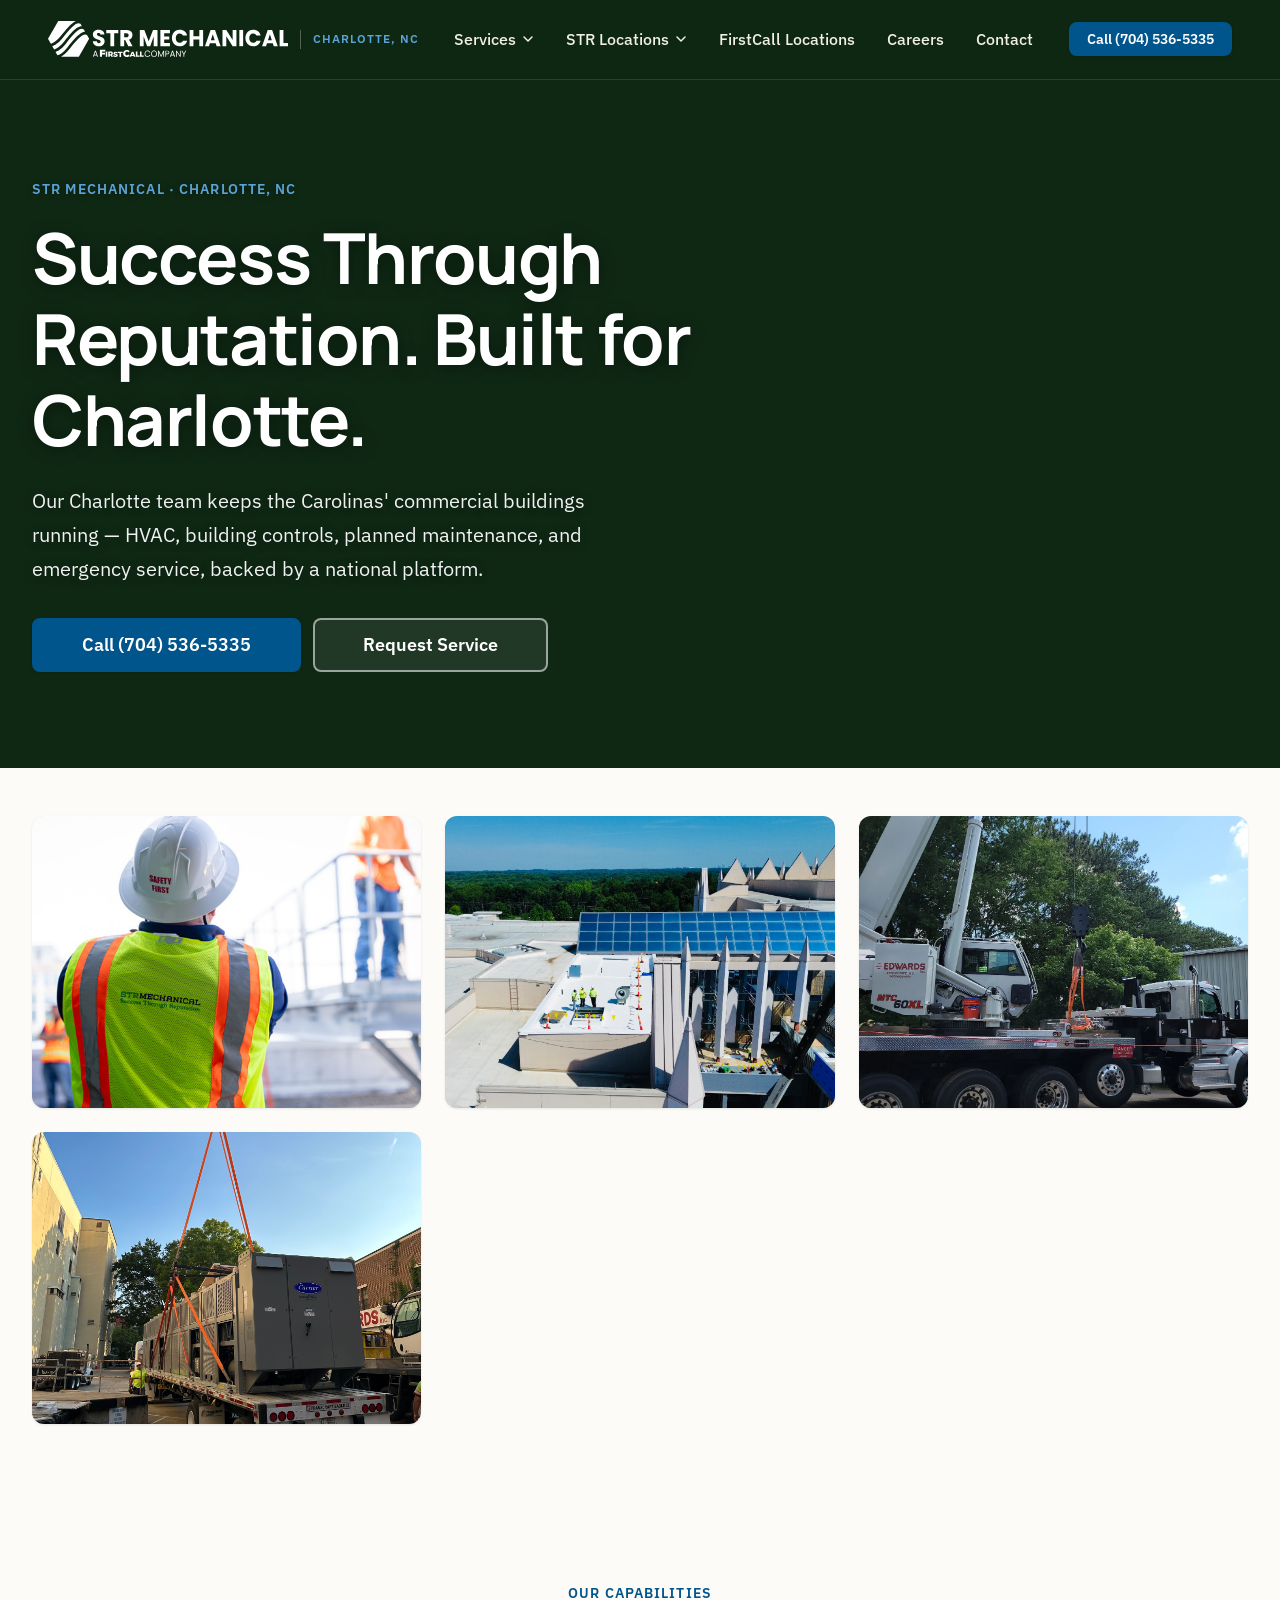
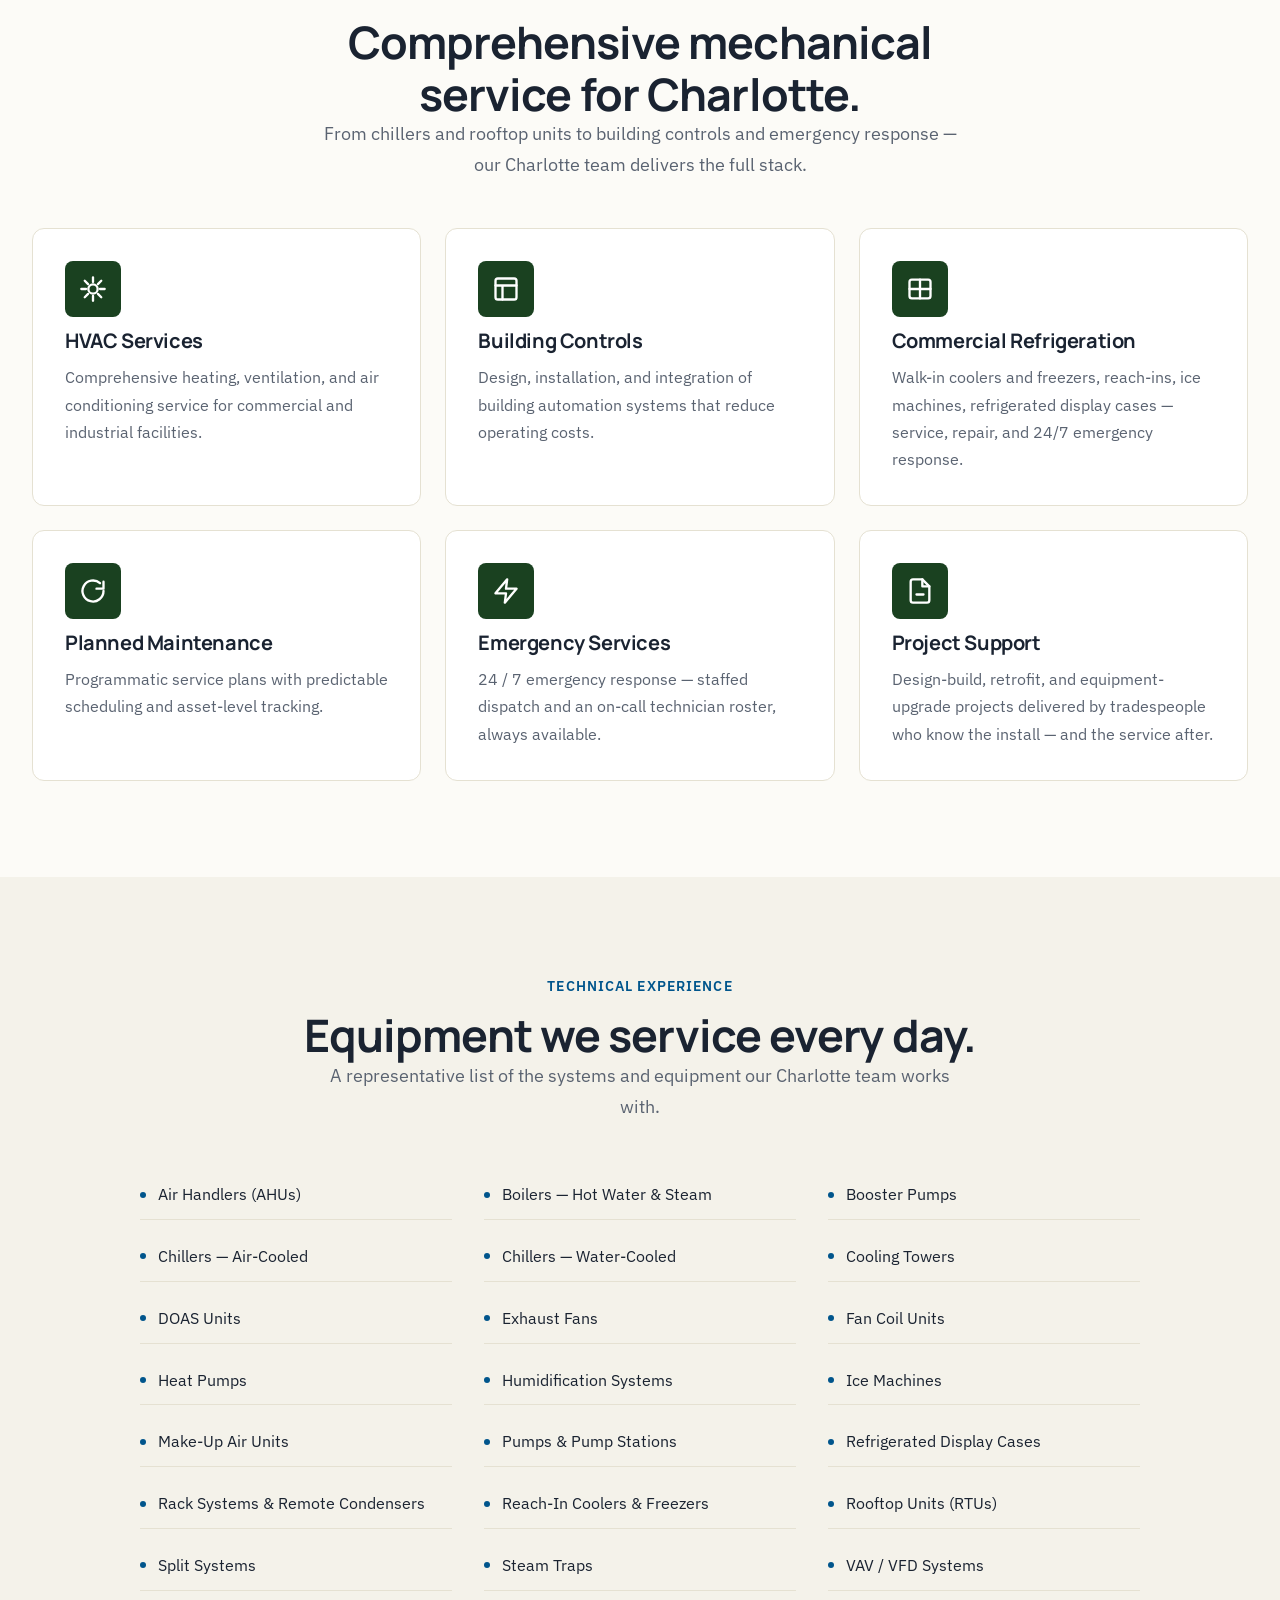
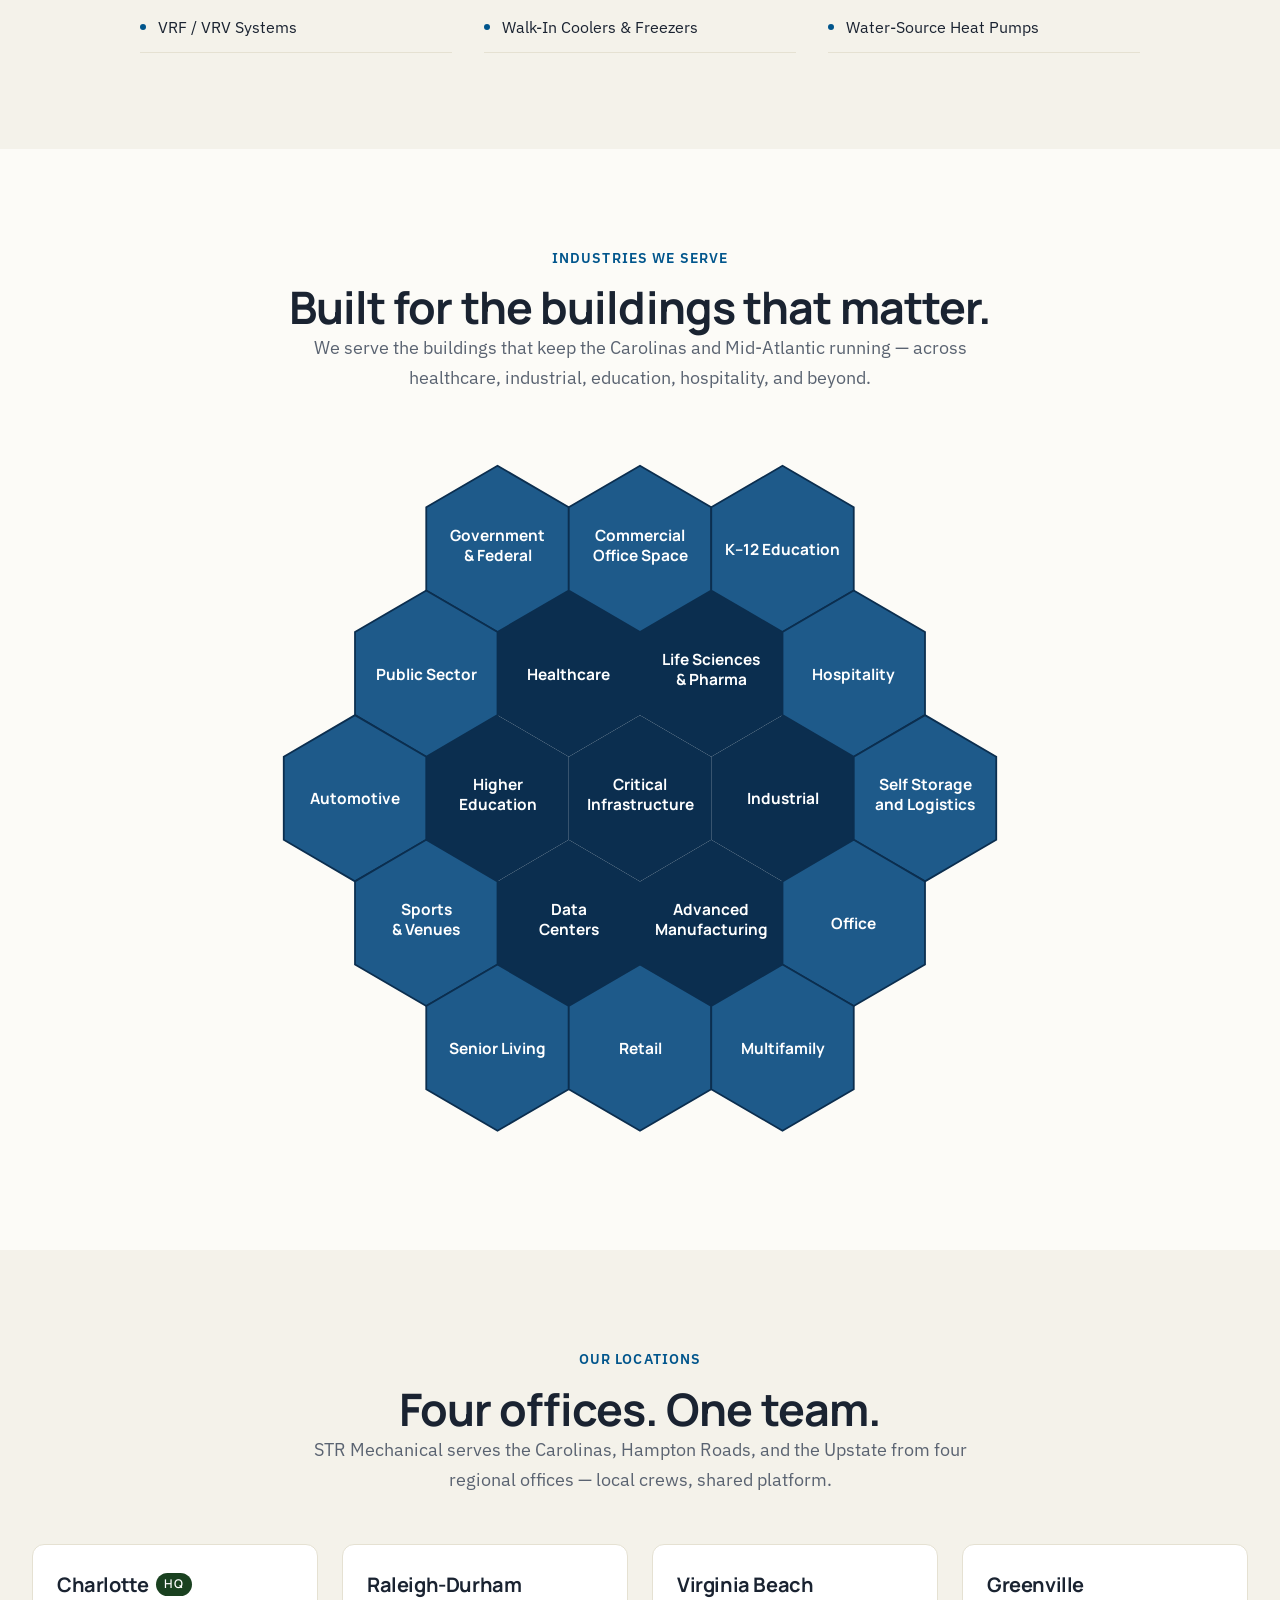
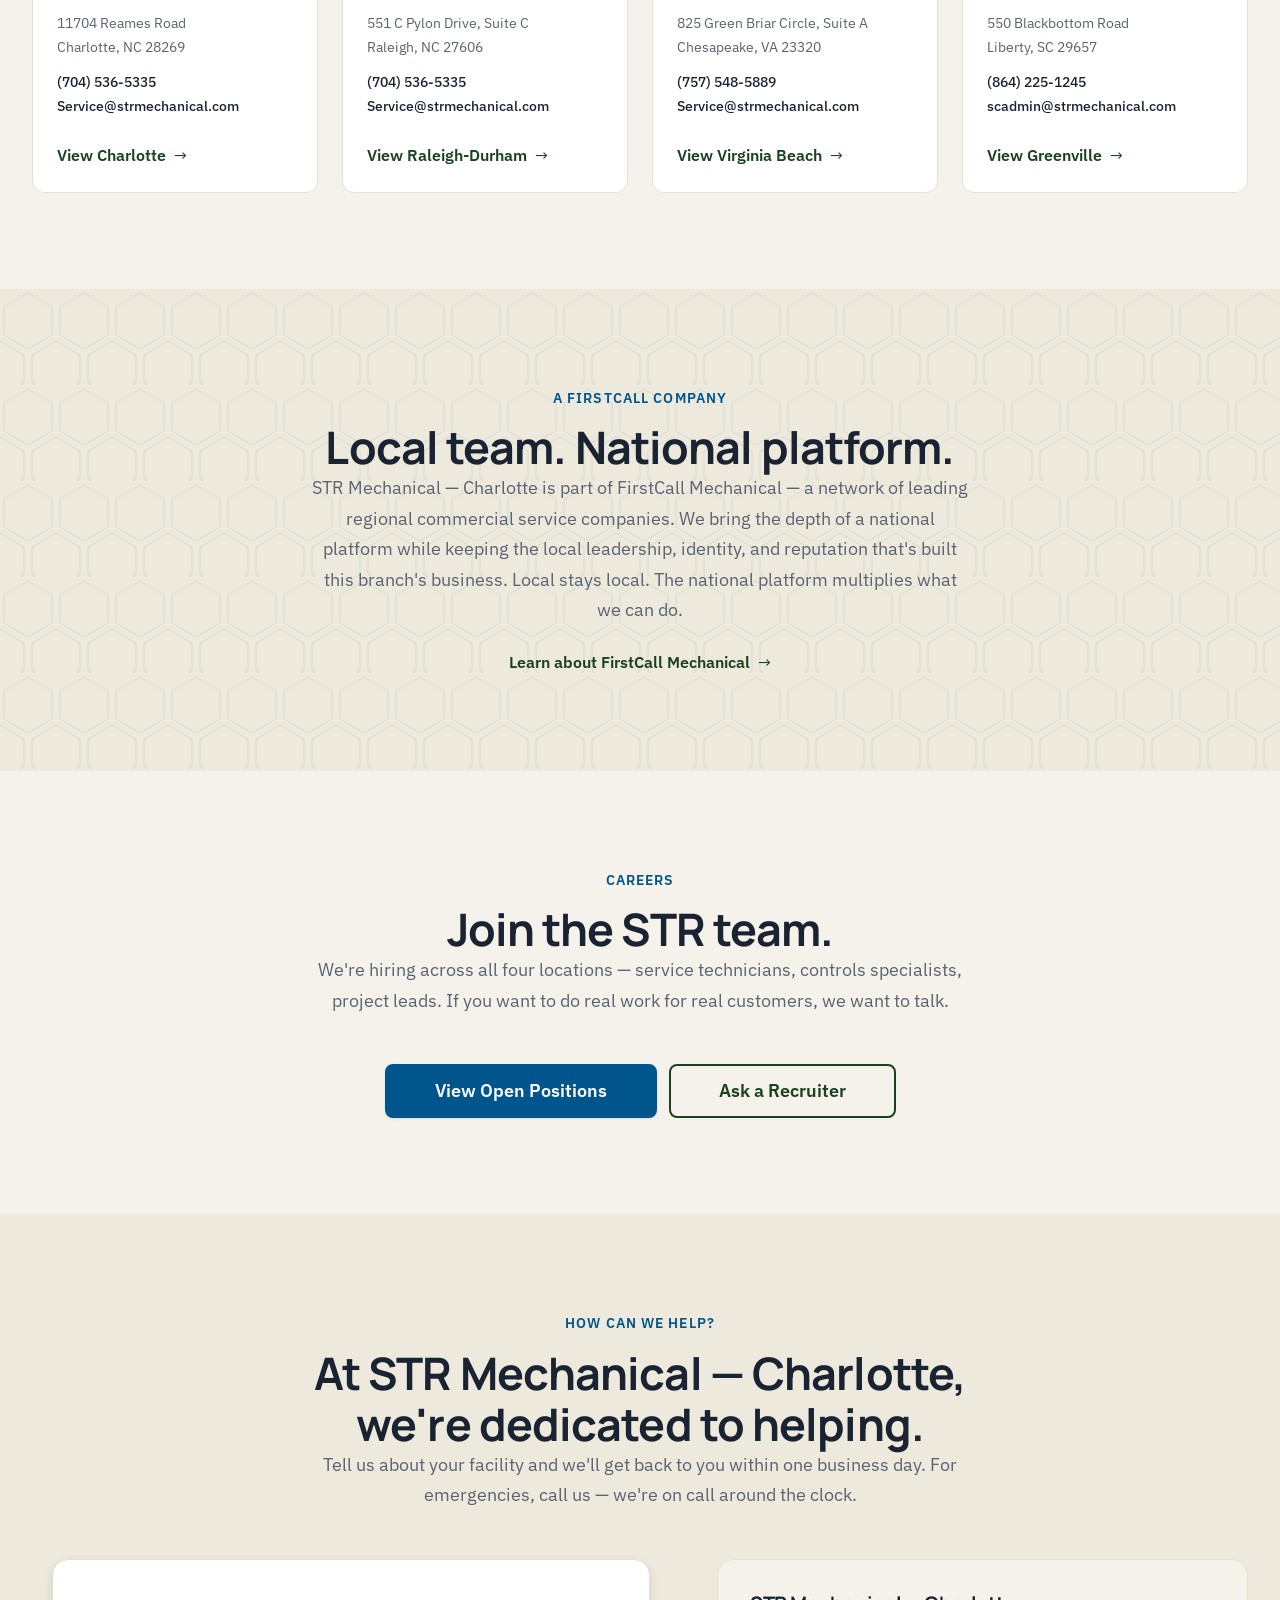
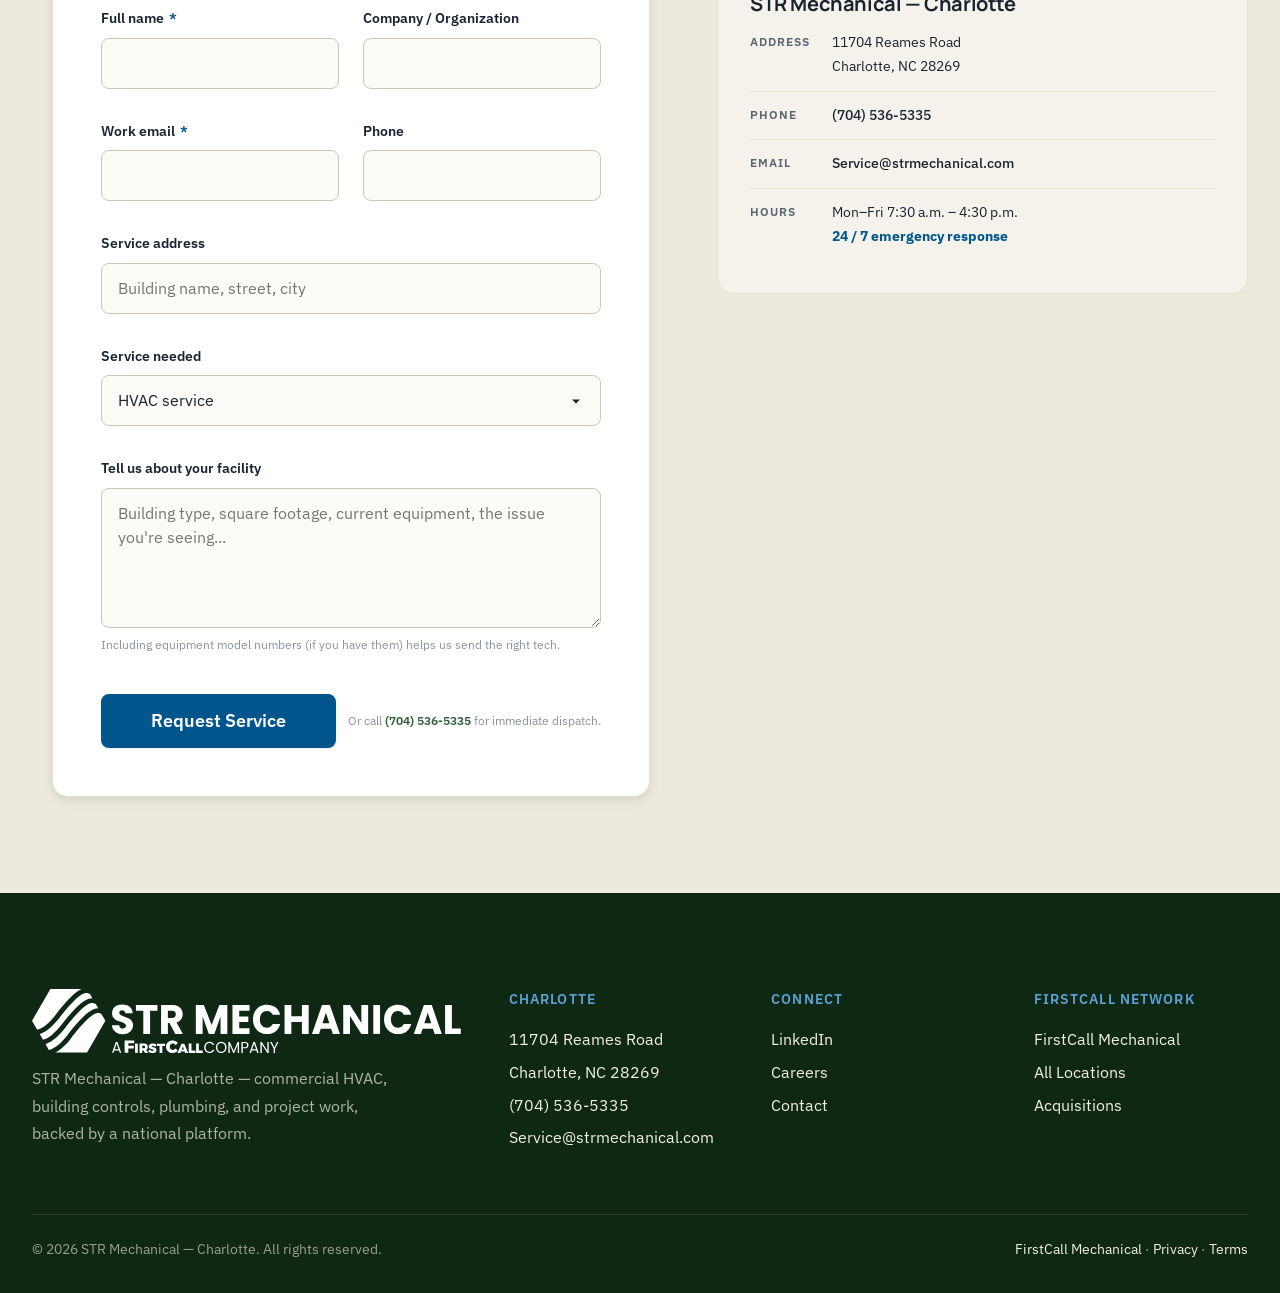
==== charlotte.html @ 5ab3168a "Add generic landing page; move Charlotte to charlotte.html Landing - Root index.html is now a brand-" ====
<!DOCTYPE html>
<!--
  ============================================================
  FirstCall Branch Template
  ============================================================

  Canonical source for every branch site (FirstCall Mechanical
  subpages + standalone-domain branches). Hydrated from each
  branch's config.json by a future scripts/build-branches.js
  step (see Milestone 5).

  Placeholders use  syntax for simple field
  substitution and  for repeats.

  For the live, fully-rendered example, see
  branches/columbus/index.html. That file is the manually-built
  reference instance — when build-branches.js is wired up, it
  should produce a byte-identical output for the Columbus
  config.json.

  All CSS / JS / logo SVGs are inlined per branch so each page
  renders standalone (no sibling-file dependencies). This is
  intentional — branch sites may live at different domains
  (strmechanical.com, c2h.com) and shouldn't share runtime
  assets cross-origin.
  ============================================================
-->
<html lang="en">
<head>
  <meta charset="UTF-8" />
  <meta name="viewport" content="width=device-width, initial-scale=1.0" />
  <title>STR Mechanical — Charlotte</title>
  <meta name="description" content="STR Mechanical — Charlotte — commercial HVAC, building controls, plumbing, planned maintenance, and emergency service. Charlotte, NC." />

  <meta property="og:type" content="website" />
  <meta property="og:title" content="STR Mechanical — Charlotte" />
  <meta property="og:description" content="Commercial mechanical service for Charlotte, NC." />
  <meta property="og:url" content="https://strmechanical.com/charlotte.html" />

  <link rel="preconnect" href="https://fonts.googleapis.com" />
  <link rel="preconnect" href="https://fonts.gstatic.com" crossorigin />
  <link href="https://fonts.googleapis.com/css2?family=Manrope:wght@400;500;600;700;800&family=IBM+Plex+Sans:wght@300;400;500;600;700&display=swap" rel="stylesheet" />

  <!-- LocalBusiness JSON-LD for SEO -->
  <script type="application/ld+json">
  {
    "@context": "https://schema.org",
    "@type": "LocalBusiness",
    "name": "STR Mechanical — Charlotte",
    "image": "",
    "telephone": "+17045365335",
    "email": "Service@strmechanical.com",
    "url": "https://strmechanical.com/charlotte.html",
    "address": {
      "@type": "PostalAddress",
      "streetAddress": "11704 Reames Road",
      "addressLocality": "Charlotte",
      "addressRegion": "NC",
      "postalCode": "28269",
      "addressCountry": "US"
    },
    "geo": {
      "@type": "GeoCoordinates",
      "latitude": 35.347,
      "longitude": -80.846
    },
    "openingHours": "Mo-Fr 07:30-16:30",
    "parentOrganization": {
      "@type": "Organization",
      "name": "FirstCall Mechanical",
      "url": "https://firstcallmechanical.com"
    }
  }
  </script>

  <style>
    /* ============================================================
       TOKENS, BASE, BUTTONS, HEADER, FOOTER, PAGE: BRANCH

       Build step should inline the contents of
       shared/css/tokens.css + base.css + components.css here,
       plus the branch-specific page styles. For the reference
       implementation, see branches/columbus/index.html.
       ============================================================ */

    /* ===== tokens.css ===== */
/* ============================================================
   STR Design Tokens — mirrors the Columbus, OH reference palette
   (Website Redesign/columbus.html inline TOKENS block).

   Cream/light theme with dark-green header + footer brackets and
   a deep-blue accent. Dark-text-on-cream content surface.
   ============================================================ */

:root {
  /* --------------------------------------------------------
     COLOR — Brand greens (FirstCall family)
     -------------------------------------------------------- */
  --color-primary:        #1A4120;
  --color-primary-dark:   #0F2814;
  --color-primary-mid:    #2D5F36;
  --color-primary-soft:   #4A7D52;

  /* Accent — deep brand blue */
  --color-accent:         #00558C;
  --color-accent-dark:    #003D66;
  --color-accent-light:   #5BA3D6;

  /* --------------------------------------------------------
     COLOR — Surfaces (cream-led, dark-bracket)
     -------------------------------------------------------- */
  --color-bg:             #FCFBF7;  /* page background — warm cream */
  --color-bg-soft:        #F4F2EA;  /* alt section bands */
  --color-bg-section:     #EDE9DC;  /* tinted bands */
  --color-bg-dark:        #0F2814;  /* deepest — footer, deep CTAs */
  --color-bg-card:        #FFFFFF;  /* lifted cards on cream */

  --color-text:           #1A2331;  /* near-black primary text */
  --color-text-muted:     #5A6371;  /* secondary copy */
  --color-text-light:     #8A93A1;  /* tertiary, meta */
  --color-text-on-dark:   #F2EFE3;  /* warm cream on dark surfaces */
  --color-text-on-primary:#FFFFFF;

  --color-border:         #E5E1D2;
  --color-border-strong:  #C9C7B7;
  --color-border-dark:    #0F2814;

  /* --------------------------------------------------------
     INDUSTRIES-GRID TIER TOKENS
     Used by the "Industries We Serve" hex grid + legend.
     -------------------------------------------------------- */
  --fc-tier-1:        #0B2E4F;   /* Specialty Focus — darkest navy */
  --fc-tier-2:        #1E5A8A;   /* Deep Expertise — mid navy */
  --fc-tier-3:        #A8C5DC;   /* Trusted Partner — light blue */
  --fc-text-light:    #FFFFFF;
  --fc-text-dark:     #0B2E4F;

  /* --------------------------------------------------------
     COLOR — Semantic
     -------------------------------------------------------- */
  --color-success:        #5BA3D6;
  --color-warning:        #B8861A;
  --color-danger:         #C0392B;
  --color-info:           #5BA3D6;

  /* --------------------------------------------------------
     TYPOGRAPHY
     Manrope (display/headings) + IBM Plex Sans (body)
     -------------------------------------------------------- */
  --font-display: "Manrope", system-ui, -apple-system, "Segoe UI", sans-serif;
  --font-body:    "IBM Plex Sans", system-ui, -apple-system, "Segoe UI", sans-serif;
  --font-mono:    "IBM Plex Mono", ui-monospace, "SF Mono", Menlo, monospace;

  --text-xs:    0.75rem;
  --text-sm:    0.875rem;
  --text-base:  1rem;
  --text-lg:    1.125rem;
  --text-xl:    1.25rem;
  --text-2xl:   1.5rem;
  --text-3xl:   1.875rem;
  --text-4xl:   2.25rem;
  --text-5xl:   3rem;
  --text-6xl:   3.75rem;
  --text-7xl:   4.5rem;

  --weight-regular:  400;
  --weight-medium:   500;
  --weight-semibold: 600;
  --weight-bold:     700;
  --weight-extrabold:800;

  --leading-tight:   1.15;
  --leading-snug:    1.3;
  --leading-normal:  1.55;
  --leading-relaxed: 1.7;

  --tracking-tight:  -0.02em;
  --tracking-normal: 0;
  --tracking-wide:   0.02em;
  --tracking-caps:   0.08em;

  /* --------------------------------------------------------
     SPACING — 4px base
     -------------------------------------------------------- */
  --space-1:   0.25rem;
  --space-2:   0.5rem;
  --space-3:   0.75rem;
  --space-4:   1rem;
  --space-5:   1.5rem;
  --space-6:   2rem;
  --space-7:   3rem;
  --space-8:   4rem;
  --space-9:   6rem;
  --space-10:  8rem;
  --space-11: 10rem;

  /* --------------------------------------------------------
     LAYOUT
     -------------------------------------------------------- */
  --container-sm:  640px;
  --container-md:  768px;
  --container-lg: 1024px;
  --container-xl: 1280px;
  --container-2xl: 1600px;
  --container-content: 1440px;

  --header-height: 80px;
  --header-height-mobile: 64px;
  --pad-x: clamp(1.25rem, 4vw, 3rem);

  /* --------------------------------------------------------
     RADII
     -------------------------------------------------------- */
  --radius-none: 0;
  --radius-sm:   4px;
  --radius-md:   8px;
  --radius-lg:   12px;
  --radius-xl:   16px;
  --radius-2xl:  24px;
  --radius-pill: 999px;

  /* --------------------------------------------------------
     SHADOWS
     -------------------------------------------------------- */
  --shadow-xs: 0 1px 2px rgba(15, 42, 31, 0.04);
  --shadow-sm: 0 1px 3px rgba(15, 42, 31, 0.06), 0 1px 2px rgba(15, 42, 31, 0.04);
  --shadow-md: 0 4px 12px rgba(15, 42, 31, 0.08), 0 2px 4px rgba(15, 42, 31, 0.04);
  --shadow-lg: 0 12px 32px rgba(15, 42, 31, 0.10), 0 4px 8px rgba(15, 42, 31, 0.04);
  --shadow-xl: 0 24px 48px rgba(15, 42, 31, 0.14), 0 8px 16px rgba(15, 42, 31, 0.06);

  /* --------------------------------------------------------
     MOTION
     -------------------------------------------------------- */
  --ease-out:     cubic-bezier(0.16, 1, 0.3, 1);
  --ease-in-out:  cubic-bezier(0.4, 0, 0.2, 1);
  --duration-fast:   150ms;
  --duration-base:   200ms;
  --duration-slow:   320ms;

  /* --------------------------------------------------------
     Z-INDEX
     -------------------------------------------------------- */
  --z-base:     1;
  --z-dropdown: 100;
  --z-sticky:   200;
  --z-header:   300;
  --z-overlay:  400;
  --z-modal:    500;
  --z-toast:    600;
}

/* Focus ring — applied via :focus-visible across the system. */
:root {
  --focus-ring: 0 0 0 3px rgba(0, 85, 140, 0.35);
}


/* ===== base.css ===== */
/* ============================================================
   FirstCall Base — resets, typography defaults, utilities
   Depends on tokens.css being loaded first.
   ============================================================ */

/* ---------- Modern reset ---------- */
*, *::before, *::after { box-sizing: border-box; }

* { margin: 0; }

html {
  -webkit-text-size-adjust: 100%;
  text-size-adjust: 100%;
  scroll-behavior: smooth;
}

body {
  min-height: 100vh;
  font-family: var(--font-body);
  font-size: var(--text-base);
  line-height: var(--leading-normal);
  color: var(--color-text);
  background: var(--color-bg);
  -webkit-font-smoothing: antialiased;
  -moz-osx-font-smoothing: grayscale;
  text-rendering: optimizeLegibility;
}

img, svg, video, canvas, picture {
  display: block;
  max-width: 100%;
  height: auto;
}

button, input, select, textarea {
  font: inherit;
  color: inherit;
}

button {
  background: none;
  border: none;
  cursor: pointer;
}

a {
  color: var(--color-primary-mid);
  text-decoration: none;
  transition: color var(--duration-base) var(--ease-out);
}

a:hover {
  color: var(--color-primary);
}

a:focus-visible,
button:focus-visible,
input:focus-visible,
select:focus-visible,
textarea:focus-visible,
[tabindex]:focus-visible {
  outline: none;
  box-shadow: var(--focus-ring);
  border-radius: var(--radius-sm);
}

ul, ol { padding-left: 1.25em; }
ul[role="list"], ol[role="list"] { list-style: none; padding: 0; }

/* ---------- Typography ---------- */

h1, h2, h3, h4, h5, h6 {
  font-family: var(--font-display);
  font-weight: var(--weight-bold);
  line-height: var(--leading-tight);
  letter-spacing: var(--tracking-tight);
  color: var(--color-text);
}

h1, .h1 {
  font-size: clamp(2.25rem, 4.5vw, var(--text-6xl));
  font-weight: var(--weight-bold);
}

h2, .h2 {
  font-size: clamp(1.875rem, 3.5vw, var(--text-5xl));
}

h3, .h3 {
  font-size: clamp(1.5rem, 2.5vw, var(--text-4xl));
}

h4, .h4 {
  font-size: var(--text-2xl);
  letter-spacing: var(--tracking-normal);
}

h5, .h5 {
  font-size: var(--text-xl);
  font-weight: var(--weight-semibold);
  letter-spacing: var(--tracking-normal);
}

h6, .h6 {
  font-size: var(--text-base);
  font-weight: var(--weight-semibold);
  text-transform: uppercase;
  letter-spacing: var(--tracking-caps);
  color: var(--color-text-muted);
}

p {
  line-height: var(--leading-normal);
  color: var(--color-text);
}

.lead {
  font-size: var(--text-lg);
  line-height: var(--leading-relaxed);
  color: var(--color-text-muted);
  max-width: 60ch;
}

.eyebrow {
  display: inline-block;
  font-family: var(--font-body);
  font-size: var(--text-sm);
  font-weight: var(--weight-semibold);
  text-transform: uppercase;
  letter-spacing: var(--tracking-caps);
  color: var(--color-accent);
  margin-bottom: var(--space-3);
}

small, .text-small { font-size: var(--text-sm); }
.text-xs { font-size: var(--text-xs); }
.text-muted { color: var(--color-text-muted); }
.text-light { color: var(--color-text-light); }

/* ---------- Layout utilities ---------- */

.container {
  width: 100%;
  max-width: var(--container-content);
  margin-inline: auto;
  padding-inline: var(--space-5);
}

.container-narrow {
  max-width: 800px;
  margin-inline: auto;
  padding-inline: var(--space-5);
}

.container-wide {
  width: 100%;
  max-width: var(--container-2xl);
  margin-inline: auto;
  padding-inline: var(--space-5);
}

@media (min-width: 768px) {
  .container, .container-narrow, .container-wide {
    padding-inline: var(--space-6);
  }
}

/* Section spacing */
.section {
  padding-block: var(--space-9);
}

.section-tight {
  padding-block: var(--space-7);
}

.section-loose {
  padding-block: var(--space-10);
}

@media (max-width: 767px) {
  .section { padding-block: var(--space-7); }
  .section-loose { padding-block: var(--space-8); }
}

.section--soft { background: var(--color-bg-soft); }
.section--tinted { background: var(--color-bg-section); }
.section--primary { background: var(--color-primary); color: var(--color-text-on-primary); }
.section--dark { background: var(--color-bg-dark); color: var(--color-text-on-dark); }

.section--primary h1, .section--primary h2, .section--primary h3,
.section--primary h4, .section--primary h5, .section--primary h6,
.section--dark h1, .section--dark h2, .section--dark h3,
.section--dark h4, .section--dark h5, .section--dark h6 {
  color: inherit;
}

.section--primary .eyebrow,
.section--dark .eyebrow {
  color: var(--color-accent-light);
}

/* Flex / grid helpers */
.stack > * + * { margin-top: var(--space-4); }
.stack-sm > * + * { margin-top: var(--space-2); }
.stack-lg > * + * { margin-top: var(--space-6); }
.stack-xl > * + * { margin-top: var(--space-7); }

.row {
  display: flex;
  flex-wrap: wrap;
  gap: var(--space-5);
}

.row--between { justify-content: space-between; }
.row--center  { align-items: center; }

.grid {
  display: grid;
  gap: var(--space-6);
}

.grid-2 { grid-template-columns: repeat(2, 1fr); }
.grid-3 { grid-template-columns: repeat(3, 1fr); }
.grid-4 { grid-template-columns: repeat(4, 1fr); }
.grid-6 { grid-template-columns: repeat(6, 1fr); }

@media (max-width: 1023px) {
  .grid-3, .grid-4 { grid-template-columns: repeat(2, 1fr); }
  .grid-6 { grid-template-columns: repeat(3, 1fr); }
}
@media (max-width: 639px) {
  .grid-2, .grid-3, .grid-4, .grid-6 { grid-template-columns: 1fr; }
}

/* Text alignment */
.text-center { text-align: center; }
.text-left   { text-align: left; }
.text-right  { text-align: right; }

/* Display */
.hidden { display: none !important; }

@media (max-width: 767px) {
  .hide-mobile { display: none !important; }
}
@media (min-width: 768px) {
  .show-mobile { display: none !important; }
}

/* Skip-to-content for accessibility */
.skip-link {
  position: absolute;
  top: -100px;
  left: var(--space-4);
  padding: var(--space-3) var(--space-5);
  background: var(--color-primary);
  color: var(--color-text-on-primary);
  border-radius: var(--radius-md);
  font-weight: var(--weight-semibold);
  z-index: var(--z-toast);
  transition: top var(--duration-base) var(--ease-out);
}

.skip-link:focus {
  top: var(--space-4);
}

/* Selection */
::selection {
  background: var(--color-accent);
  color: #fff;
}

/* Reduced motion */
@media (prefers-reduced-motion: reduce) {
  *, *::before, *::after {
    animation-duration: 0.01ms !important;
    animation-iteration-count: 1 !important;
    transition-duration: 0.01ms !important;
    scroll-behavior: auto !important;
  }
}


/* ===== components.css ===== */
/* ============================================================
   FirstCall Components — buttons, cards, forms, nav, footer,
   badges, callouts, photo strip, capabilities grid.
   Depends on tokens.css and base.css.
   ============================================================ */

/* ============================================================
   BUTTONS
   ============================================================ */

.btn {
  display: inline-flex;
  align-items: center;
  justify-content: center;
  gap: var(--space-2);
  padding: var(--space-3) var(--space-6);
  font-family: var(--font-body);
  font-size: var(--text-base);
  font-weight: var(--weight-semibold);
  letter-spacing: var(--tracking-normal);
  line-height: 1;
  border: 2px solid transparent;
  border-radius: var(--radius-md);
  cursor: pointer;
  text-decoration: none;
  transition:
    background-color var(--duration-base) var(--ease-out),
    border-color var(--duration-base) var(--ease-out),
    color var(--duration-base) var(--ease-out),
    transform var(--duration-fast) var(--ease-out),
    box-shadow var(--duration-base) var(--ease-out);
  white-space: nowrap;
}

.btn:active { transform: translateY(1px); }

.btn--primary {
  background: var(--color-accent);
  color: #fff;
  border-color: var(--color-accent);
  box-shadow: var(--shadow-sm);
}
.btn--primary:hover {
  background: var(--color-accent-dark);
  border-color: var(--color-accent-dark);
  color: #fff;
  box-shadow: var(--shadow-md);
}

.btn--secondary {
  background: var(--color-primary);
  color: #fff;
  border-color: var(--color-primary);
}
.btn--secondary:hover {
  background: var(--color-primary-dark);
  border-color: var(--color-primary-dark);
  color: #fff;
}

.btn--outline {
  background: transparent;
  color: var(--color-primary);
  border-color: var(--color-primary);
}
.btn--outline:hover {
  background: var(--color-primary);
  color: #fff;
}

.btn--ghost {
  background: transparent;
  color: var(--color-primary);
  border-color: transparent;
}
.btn--ghost:hover {
  background: var(--color-bg-section);
  color: var(--color-primary-dark);
}

.btn--on-dark {
  background: #fff;
  color: var(--color-primary);
  border-color: #fff;
}
.btn--on-dark:hover {
  background: var(--color-bg-section);
  color: var(--color-primary-dark);
}

.btn--outline-on-dark {
  background: transparent;
  color: #fff;
  border-color: rgba(255,255,255,0.4);
}
.btn--outline-on-dark:hover {
  background: rgba(255,255,255,0.1);
  border-color: #fff;
  color: #fff;
}

/* Size variants */
.btn--sm { padding: var(--space-2) var(--space-4); font-size: var(--text-sm); }
.btn--lg { padding: var(--space-4) var(--space-7); font-size: var(--text-lg); }
.btn--full { width: 100%; }

/* Inline-link arrow button (used a lot on ServiceLogic-style sites) */
.link-arrow {
  display: inline-flex;
  align-items: center;
  gap: var(--space-2);
  font-weight: var(--weight-semibold);
  color: var(--color-primary);
  text-decoration: none;
  transition: gap var(--duration-base) var(--ease-out), color var(--duration-base) var(--ease-out);
}

.link-arrow::after {
  content: "→";
  transition: transform var(--duration-base) var(--ease-out);
  font-weight: var(--weight-regular);
}

.link-arrow:hover {
  color: var(--color-accent);
  gap: var(--space-3);
}

.link-arrow:hover::after { transform: translateX(2px); }

.link-arrow--on-dark { color: var(--color-accent-light); }
.link-arrow--on-dark:hover { color: #fff; }

/* ============================================================
   CARDS
   ============================================================ */

.card {
  background: var(--color-bg);
  border: 1px solid var(--color-border);
  border-radius: var(--radius-lg);
  padding: var(--space-6);
  transition:
    border-color var(--duration-base) var(--ease-out),
    box-shadow var(--duration-base) var(--ease-out),
    transform var(--duration-base) var(--ease-out);
}

.card--hover:hover {
  border-color: var(--color-border-strong);
  box-shadow: var(--shadow-lg);
  transform: translateY(-2px);
}

.card--feature {
  display: flex;
  flex-direction: column;
  gap: var(--space-4);
}

.card--feature .card__icon {
  width: 56px;
  height: 56px;
  display: inline-flex;
  align-items: center;
  justify-content: center;
  background: var(--color-bg-section);
  color: var(--color-primary);
  border-radius: var(--radius-md);
}

.card--feature .card__icon svg { width: 28px; height: 28px; }

.card__title {
  font-family: var(--font-display);
  font-size: var(--text-xl);
  font-weight: var(--weight-bold);
  letter-spacing: var(--tracking-tight);
  color: var(--color-text);
}

.card__body {
  color: var(--color-text-muted);
  line-height: var(--leading-relaxed);
}

/* Branch quick-card (used on parent homepage) */
.branch-card {
  background: var(--color-bg);
  border: 1px solid var(--color-border);
  border-radius: var(--radius-lg);
  padding: var(--space-6);
  display: flex;
  flex-direction: column;
  gap: var(--space-3);
  transition:
    border-color var(--duration-base) var(--ease-out),
    box-shadow var(--duration-base) var(--ease-out),
    transform var(--duration-base) var(--ease-out);
}

.branch-card:hover {
  border-color: var(--color-primary-mid);
  box-shadow: var(--shadow-lg);
  transform: translateY(-2px);
}

.branch-card__location {
  font-family: var(--font-body);
  font-size: var(--text-sm);
  font-weight: var(--weight-semibold);
  text-transform: uppercase;
  letter-spacing: var(--tracking-caps);
  color: var(--color-accent);
}

.branch-card__name {
  font-family: var(--font-display);
  font-size: var(--text-2xl);
  font-weight: var(--weight-bold);
  letter-spacing: var(--tracking-tight);
}

.branch-card__phone {
  font-size: var(--text-lg);
  font-weight: var(--weight-medium);
  color: var(--color-text);
}

.branch-card__phone a { color: inherit; }
.branch-card__phone a:hover { color: var(--color-primary); }

/* ============================================================
   FORMS
   ============================================================ */

.form-field {
  display: flex;
  flex-direction: column;
  gap: var(--space-2);
  margin-bottom: var(--space-4);
}

.form-label {
  font-family: var(--font-body);
  font-size: var(--text-sm);
  font-weight: var(--weight-semibold);
  color: var(--color-text);
}

.form-label .required {
  color: var(--color-accent);
  margin-left: 2px;
}

.form-input,
.form-textarea,
.form-select {
  width: 100%;
  padding: var(--space-3) var(--space-4);
  font-family: var(--font-body);
  font-size: var(--text-base);
  color: var(--color-text);
  background: var(--color-bg);
  border: 1.5px solid var(--color-border);
  border-radius: var(--radius-md);
  transition: border-color var(--duration-base) var(--ease-out), background var(--duration-base) var(--ease-out);
}

.form-input:hover,
.form-textarea:hover,
.form-select:hover {
  border-color: var(--color-border-strong);
}

.form-input:focus,
.form-textarea:focus,
.form-select:focus {
  outline: none;
  border-color: var(--color-primary-mid);
  box-shadow: 0 0 0 3px rgba(0, 85, 140, 0.15);
}

.form-textarea {
  min-height: 140px;
  resize: vertical;
  line-height: var(--leading-normal);
}

.form-select {
  appearance: none;
  background-image: url("data:image/svg+xml;utf8,<svg xmlns='http://www.w3.org/2000/svg' viewBox='0 0 20 20' fill='%231A2421'><path d='M5 8l5 5 5-5z'/></svg>");
  background-repeat: no-repeat;
  background-position: right var(--space-4) center;
  background-size: 16px;
  padding-right: var(--space-7);
}

.form-help {
  font-size: var(--text-xs);
  color: var(--color-text-light);
}

.form-error {
  font-size: var(--text-xs);
  color: var(--color-danger);
  font-weight: var(--weight-medium);
}

.form-input--error,
.form-textarea--error,
.form-select--error {
  border-color: var(--color-danger);
}

/* Checkbox / radio */
.form-checkbox,
.form-radio {
  display: flex;
  gap: var(--space-3);
  align-items: flex-start;
  cursor: pointer;
  font-size: var(--text-sm);
}

.form-checkbox input,
.form-radio input {
  margin-top: 2px;
  accent-color: var(--color-primary);
  width: 18px;
  height: 18px;
}

/* ============================================================
   HEADER / NAV  (Columbus-style: dark green bar over cream page)
   ============================================================ */

.site-header {
  position: sticky;
  top: 0;
  z-index: var(--z-header);
  background: rgba(15, 40, 20, 0.92);
  backdrop-filter: saturate(180%) blur(10px);
  -webkit-backdrop-filter: saturate(180%) blur(10px);
  border-bottom: 1px solid rgba(74, 125, 82, 0.35);
  height: var(--header-height);
  display: flex;
  align-items: center;
  transition: box-shadow var(--duration-base) var(--ease-out), background var(--duration-base) var(--ease-out);
}

.site-header.is-scrolled {
  box-shadow: 0 1px 0 rgba(0,0,0,0.4), var(--shadow-sm);
  background: rgba(15, 40, 20, 0.97);
}

.site-header__inner {
  width: 100%;
  max-width: var(--container-2xl);
  margin-inline: auto;
  padding-inline: var(--pad-x);
  display: flex;
  align-items: center;
  justify-content: space-between;
  gap: var(--space-6);
}

.site-header__logo {
  display: inline-flex;
  align-items: center;
  gap: var(--space-3);
  text-decoration: none;
}

.site-header__logo svg {
  height: 36px;
  width: auto;
  display: block;
}

.site-header__tagline {
  font-family: var(--font-body);
  font-size: var(--text-xs);
  font-weight: var(--weight-semibold);
  text-transform: uppercase;
  letter-spacing: var(--tracking-caps);
  color: var(--color-accent-light);
  padding-left: var(--space-3);
  border-left: 1px solid rgba(242, 239, 227, 0.3);
}

@media (max-width: 767px) { .site-header__tagline { display: none; } }

.site-nav {
  display: flex;
  align-items: center;
  gap: var(--space-6);
}

.site-nav__link {
  font-family: var(--font-body);
  font-size: var(--text-base);
  font-weight: var(--weight-medium);
  color: var(--color-text-on-dark);
  text-decoration: none;
  padding: var(--space-2) 0;
  position: relative;
  transition: color var(--duration-base) var(--ease-out);
}

.site-nav__link::after {
  content: "";
  position: absolute;
  left: 0;
  bottom: -4px;
  width: 0;
  height: 2px;
  background: var(--color-accent-light);
  transition: width var(--duration-base) var(--ease-out);
}

.site-nav__link:hover { color: var(--color-accent-light); }

.site-nav__link:hover::after,
.site-nav__link[aria-current="page"]::after {
  width: 100%;
}

.site-nav__link[aria-current="page"] {
  color: var(--color-accent-light);
  font-weight: var(--weight-semibold);
}

/* Nav dropdowns (Services + STR Locations) */
.site-nav__dropdown-wrap { position: relative; }
.site-nav__dropdown-toggle {
  background: none;
  border: none;
  cursor: pointer;
  display: inline-flex;
  align-items: center;
  gap: 6px;
}
.site-nav__caret {
  width: 12px;
  height: 12px;
  transition: transform var(--duration-base) var(--ease-out);
}
.site-nav__dropdown-toggle[aria-expanded="true"] .site-nav__caret { transform: rotate(180deg); }
.site-nav__dropdown {
  position: absolute;
  top: calc(100% + 6px);
  left: -8px;
  min-width: 240px;
  background: rgba(15, 40, 20, 0.97);
  backdrop-filter: saturate(180%) blur(10px);
  -webkit-backdrop-filter: saturate(180%) blur(10px);
  border: 1px solid rgba(74, 125, 82, 0.35);
  border-radius: var(--radius-md);
  padding: var(--space-2);
  box-shadow: var(--shadow-lg);
  opacity: 0;
  pointer-events: none;
  transform: translateY(-4px);
  transition: opacity var(--duration-base) var(--ease-out), transform var(--duration-base) var(--ease-out);
  z-index: 1;
}
.site-nav__dropdown.is-open {
  opacity: 1;
  pointer-events: auto;
  transform: translateY(0);
}
.site-nav__dropdown-link {
  display: block;
  padding: var(--space-3) var(--space-3);
  color: var(--color-text-on-dark);
  border-radius: var(--radius-sm);
  font-size: var(--text-base);
  font-weight: var(--weight-medium);
  text-decoration: none;
  transition: background var(--duration-base) var(--ease-out), color var(--duration-base) var(--ease-out);
}
.site-nav__dropdown-link:hover,
.site-nav__dropdown-link:focus-visible {
  background: rgba(91, 163, 214, 0.15);
  color: var(--color-accent-light);
}
.site-nav__dropdown-link[aria-current="page"] {
  color: var(--color-accent-light);
  background: rgba(91, 163, 214, 0.1);
}

.site-header__cta {
  display: flex;
  align-items: center;
  gap: var(--space-3);
}

/* Mobile menu toggle */
.menu-toggle {
  display: none;
  width: 44px;
  height: 44px;
  align-items: center;
  justify-content: center;
  border-radius: var(--radius-md);
}

.menu-toggle:hover { background: rgba(242, 239, 227, 0.1); }

.menu-toggle__bars,
.menu-toggle__bars::before,
.menu-toggle__bars::after {
  display: block;
  width: 22px;
  height: 2px;
  background: var(--color-text-on-dark);
  position: relative;
  transition: transform var(--duration-base) var(--ease-out), top var(--duration-base) var(--ease-out);
}

.menu-toggle__bars::before,
.menu-toggle__bars::after {
  content: "";
  position: absolute;
  left: 0;
}

.menu-toggle__bars::before { top: -7px; }
.menu-toggle__bars::after  { top: 7px; }

@media (max-width: 1023px) {
  .menu-toggle { display: inline-flex; }
  .site-nav {
    position: fixed;
    top: var(--header-height);
    left: 0;
    right: 0;
    background: var(--color-primary-dark);
    flex-direction: column;
    align-items: stretch;
    padding: var(--space-5);
    border-bottom: 1px solid var(--color-border);
    box-shadow: var(--shadow-lg);
    transform: translateY(-120%);
    transition: transform var(--duration-slow) var(--ease-out);
    gap: 0;
  }
  .site-nav.is-open { transform: translateY(0); }
  .site-nav__link {
    padding-block: var(--space-4);
    border-bottom: 1px solid rgba(74, 125, 82, 0.4);
    font-size: var(--text-lg);
  }
  .site-nav__link:last-child { border-bottom: none; }
  .site-nav__link::after { display: none; }
  .site-header__cta .btn { display: none; }
  .hide-mobile { display: none !important; }

  /* Mobile dropdowns: full-width toggle + collapsible inline menu */
  .site-nav__dropdown-wrap { width: 100%; }
  .site-nav__dropdown-toggle {
    width: 100%;
    justify-content: space-between;
    padding-block: var(--space-4);
    border-bottom: 1px solid rgba(74, 125, 82, 0.4);
    font-size: var(--text-lg);
    color: var(--color-text-on-dark);
  }
  .site-nav__dropdown {
    position: static;
    opacity: 1;
    pointer-events: auto;
    transform: none;
    background: transparent;
    backdrop-filter: none;
    -webkit-backdrop-filter: none;
    border: none;
    border-radius: 0;
    box-shadow: none;
    padding: 0;
    min-width: 0;
    max-height: 0;
    overflow: hidden;
    transition: max-height var(--duration-slow) var(--ease-out);
  }
  .site-nav__dropdown.is-open { max-height: 400px; }
  .site-nav__dropdown-link {
    padding-block: var(--space-3);
    padding-left: var(--space-5);
    border-bottom: 1px solid rgba(74, 125, 82, 0.25);
    font-size: var(--text-base);
  }
}

/* ============================================================
   FOOTER
   ============================================================ */

.site-footer {
  background: var(--color-bg-dark);
  color: var(--color-text-on-dark);
  padding-block: var(--space-9) var(--space-6);
}

.site-footer a { color: var(--color-text-on-dark); text-decoration: none; }
.site-footer a:hover { color: var(--color-accent-light); }

.site-footer__grid {
  display: grid;
  grid-template-columns: 2fr 1fr 1fr 1fr;
  gap: var(--space-7);
  margin-bottom: var(--space-8);
}

@media (max-width: 1023px) {
  .site-footer__grid { grid-template-columns: 1fr 1fr; }
}
@media (max-width: 639px) {
  .site-footer__grid { grid-template-columns: 1fr; }
}

.site-footer__heading {
  font-family: var(--font-body);
  font-size: var(--text-sm);
  font-weight: var(--weight-semibold);
  text-transform: uppercase;
  letter-spacing: var(--tracking-caps);
  color: var(--color-accent-light);
  margin-bottom: var(--space-4);
}

.site-footer__list { list-style: none; padding: 0; display: flex; flex-direction: column; gap: var(--space-2); }
.site-footer__list a { font-size: var(--text-base); }

.site-footer__brand p {
  color: rgba(242, 239, 227, 0.7);
  max-width: 36ch;
  margin-top: var(--space-3);
  line-height: var(--leading-relaxed);
}

.site-footer__bottom {
  padding-top: var(--space-5);
  border-top: 1px solid rgba(255,255,255,0.1);
  display: flex;
  justify-content: space-between;
  flex-wrap: wrap;
  gap: var(--space-4);
  font-size: var(--text-sm);
  color: rgba(242, 239, 227, 0.6);
}

/* ============================================================
   BADGES / TAGS / CALLOUTS
   ============================================================ */

.badge {
  display: inline-flex;
  align-items: center;
  gap: var(--space-2);
  padding: var(--space-1) var(--space-3);
  font-size: var(--text-xs);
  font-weight: var(--weight-semibold);
  text-transform: uppercase;
  letter-spacing: var(--tracking-caps);
  border-radius: var(--radius-pill);
  background: var(--color-bg-section);
  color: var(--color-primary);
}

.badge--accent { background: var(--color-accent); color: #fff; }
.badge--primary { background: var(--color-primary); color: #fff; }
.badge--outline { background: transparent; border: 1.5px solid var(--color-border-strong); color: var(--color-text-muted); }

.callout {
  background: var(--color-bg-section);
  border-left: 4px solid var(--color-accent);
  padding: var(--space-5) var(--space-6);
  border-radius: var(--radius-md);
}

/* ============================================================
   PHOTO STRIP (horizontal scrolling row used on branch sites)
   ============================================================ */

.photo-strip {
  display: grid;
  grid-auto-flow: column;
  grid-auto-columns: minmax(280px, 1fr);
  gap: var(--space-4);
  overflow-x: auto;
  padding-bottom: var(--space-3);
  scroll-snap-type: x mandatory;
  scrollbar-width: thin;
}

.photo-strip__item {
  scroll-snap-align: start;
  aspect-ratio: 4 / 3;
  border-radius: var(--radius-lg);
  overflow: hidden;
  background: var(--color-bg-section);
}

.photo-strip__item img {
  width: 100%;
  height: 100%;
  object-fit: cover;
}

@media (min-width: 1024px) {
  .photo-strip {
    grid-auto-columns: minmax(0, 1fr);
    grid-auto-flow: row;
    grid-template-columns: repeat(4, 1fr);
    overflow: visible;
  }
}

/* ============================================================
   CAPABILITIES GRID (homepage + branch)
   ============================================================ */

.capabilities {
  display: grid;
  grid-template-columns: repeat(3, 1fr);
  gap: var(--space-5);
}

@media (max-width: 1023px) { .capabilities { grid-template-columns: repeat(2, 1fr); } }
@media (max-width: 639px)  { .capabilities { grid-template-columns: 1fr; } }

.capability {
  background: var(--color-bg);
  border: 1px solid var(--color-border);
  border-radius: var(--radius-lg);
  padding: var(--space-6);
  display: flex;
  flex-direction: column;
  gap: var(--space-3);
  transition:
    border-color var(--duration-base) var(--ease-out),
    box-shadow var(--duration-base) var(--ease-out),
    transform var(--duration-base) var(--ease-out);
}

.capability:hover {
  border-color: var(--color-primary-mid);
  box-shadow: var(--shadow-lg);
  transform: translateY(-2px);
}

.capability__icon {
  width: 56px;
  height: 56px;
  display: inline-flex;
  align-items: center;
  justify-content: center;
  background: var(--color-primary);
  color: #fff;
  border-radius: var(--radius-md);
}

.capability__icon svg { width: 28px; height: 28px; }

.capability__title {
  font-family: var(--font-display);
  font-size: var(--text-xl);
  font-weight: var(--weight-bold);
  letter-spacing: var(--tracking-tight);
}

.capability__body {
  color: var(--color-text-muted);
  line-height: var(--leading-relaxed);
  font-size: var(--text-base);
}

/* ============================================================
   HERO (parent + branch share this structural pattern)
   ============================================================ */

.hero {
  position: relative;
  padding-block: var(--space-10) var(--space-9);
  overflow: hidden;
}

.hero--with-photo {
  display: grid;
  grid-template-columns: 1fr 1fr;
  gap: var(--space-8);
  align-items: center;
}

@media (max-width: 1023px) {
  .hero--with-photo { grid-template-columns: 1fr; gap: var(--space-6); }
}

.hero__eyebrow {
  display: inline-block;
  font-size: var(--text-sm);
  font-weight: var(--weight-semibold);
  text-transform: uppercase;
  letter-spacing: var(--tracking-caps);
  color: var(--color-accent);
  margin-bottom: var(--space-4);
}

.hero__title {
  font-family: var(--font-display);
  font-size: clamp(2.5rem, 5vw, var(--text-7xl));
  font-weight: var(--weight-extrabold);
  line-height: var(--leading-tight);
  letter-spacing: var(--tracking-tight);
  margin-bottom: var(--space-5);
  max-width: 16ch;
}

.hero__lede {
  font-size: var(--text-xl);
  line-height: var(--leading-relaxed);
  color: var(--color-text-muted);
  max-width: 50ch;
  margin-bottom: var(--space-6);
}

.hero__cta {
  display: flex;
  flex-wrap: wrap;
  gap: var(--space-3);
}

.hero__photo {
  aspect-ratio: 5 / 4;
  border-radius: var(--radius-xl);
  overflow: hidden;
  background: var(--color-bg-section);
  box-shadow: var(--shadow-xl);
}

.hero__photo img {
  width: 100%; height: 100%; object-fit: cover;
}

/* ============================================================
   COLOR SWATCHES (used in styleguide only, but kept here so
   the swatch component is documented within the system)
   ============================================================ */

.swatch {
  display: flex;
  flex-direction: column;
  gap: var(--space-2);
}

.swatch__chip {
  height: 96px;
  border-radius: var(--radius-md);
  border: 1px solid var(--color-border);
}

.swatch__meta {
  font-size: var(--text-xs);
  color: var(--color-text-muted);
}

.swatch__meta strong {
  display: block;
  color: var(--color-text);
  font-size: var(--text-sm);
  font-weight: var(--weight-semibold);
}


/* ===== branch.css ===== */
/* ============================================================
   shared/css/branch.css

   Page-specific styles for the branch page (the template at
   shared/templates/branch.html). Inlined by
   scripts/build-branches.js after tokens.css, base.css, and
   components.css.

   Extracted from the manually-built reference instance
   (Website Redesign/columbus.html, lines 500–858). Keep in sync
   with the Website Redesign repo's equivalent.
   ============================================================ */

/* ===== PAGE: BRANCH ===== */

/* Hero — full-bleed video background with overlaid text */
.branch-hero {
  position: relative;
  min-height: 82vh;
  display: flex;
  align-items: center;
  padding-block: var(--space-9);
  overflow: hidden;
  background: var(--color-primary-dark); /* fallback while video loads */
  color: #fff;
  isolation: isolate; /* contain stacking context */
  /* Pull the hero up under the sticky header so the video starts at the very top */
  margin-top: calc(var(--header-height) * -1);
  padding-top: calc(var(--header-height) + var(--space-9));
}
@media (max-width: 767px) {
  .branch-hero { min-height: 70vh; padding-block: var(--space-8); padding-top: calc(var(--header-height) + var(--space-7)); }
}
.branch-hero__video {
  position: absolute;
  inset: 0;
  width: 100%;
  height: 100%;
  object-fit: cover;
  z-index: -2;
}

/* Photo hero — used when a branch doesn't have a flyover video.
   Wrapper handles JS-driven parallax translate; image handles continuous
   Ken Burns zoom + pan. Two transforms on two elements stay composable. */
.branch-hero__photo-wrap {
  position: absolute;
  inset: 0;
  z-index: -2;
  overflow: hidden;
  will-change: transform;
}
.branch-hero__photo-bg {
  width: 100%;
  height: 100%;
  object-fit: cover;
  object-position: center 40%;
  animation: hero-ken-burns 26s ease-in-out infinite alternate;
  transform-origin: center 40%;
  will-change: transform;
  /* Slight initial scale so the edges never expose the parent box mid-pan */
  transform: scale(1.06);
}
@keyframes hero-ken-burns {
  0%   { transform: scale(1.06) translate3d(0, 0, 0); }
  100% { transform: scale(1.18) translate3d(-2.5%, 1%, 0); }
}
@media (prefers-reduced-motion: reduce) {
  .branch-hero__photo-bg {
    animation: none;
    transform: scale(1.06);
  }
}
/* Gradient overlay — darker on the left where text sits, lighter on the right
   so the video subject still reads through. */
.branch-hero::before {
  content: "";
  position: absolute;
  inset: 0;
  z-index: -1;
  background:
    linear-gradient(100deg, rgba(15, 40, 20, 0.85) 0%, rgba(15, 40, 20, 0.62) 38%, rgba(15, 40, 20, 0.30) 70%, rgba(15, 40, 20, 0.20) 100%),
    linear-gradient(180deg, rgba(15, 40, 20, 0.35) 0%, rgba(15, 40, 20, 0.10) 30%, rgba(15, 40, 20, 0.10) 70%, rgba(15, 40, 20, 0.55) 100%);
}
.branch-hero__inner {
  position: relative;
  max-width: 680px;
}
.branch-hero__eyebrow {
  display: inline-block;
  font-size: var(--text-sm);
  font-weight: var(--weight-semibold);
  text-transform: uppercase;
  letter-spacing: var(--tracking-caps);
  color: var(--color-accent-light);
  margin-bottom: var(--space-4);
  text-shadow: 0 1px 6px rgba(0, 0, 0, 0.4);
}
.branch-hero__title {
  font-family: var(--font-display);
  font-size: clamp(2.5rem, 5.5vw, 4.75rem);
  font-weight: var(--weight-bold);
  line-height: var(--leading-tight);
  letter-spacing: var(--tracking-tight);
  margin-bottom: var(--space-5);
  color: #fff;
  text-shadow: 0 2px 16px rgba(0, 0, 0, 0.4);
  max-width: 18ch;
}
.branch-hero__lede {
  font-size: var(--text-xl);
  line-height: var(--leading-relaxed);
  color: rgba(255, 255, 255, 0.94);
  max-width: 52ch;
  margin-bottom: var(--space-6);
  text-shadow: 0 1px 10px rgba(0, 0, 0, 0.35);
}
.branch-hero__cta { display: flex; flex-wrap: wrap; gap: var(--space-3); }

/* Override outline button so it reads on dark video */
.branch-hero .btn--outline {
  background: rgba(255, 255, 255, 0.08);
  backdrop-filter: blur(4px);
  -webkit-backdrop-filter: blur(4px);
  color: #fff;
  border-color: rgba(255, 255, 255, 0.55);
}
.branch-hero .btn--outline:hover {
  background: #fff;
  color: var(--color-primary);
  border-color: #fff;
}

@media (prefers-reduced-motion: reduce) {
  .branch-hero__video { display: none; }
}

/* Photo strip — horizontal scroll on mobile, 3-column gallery grid on desktop. */
.photo-strip-section { padding-block: var(--space-7); }
.photo-strip {
  display: grid;
  grid-auto-flow: column;
  grid-auto-columns: minmax(280px, 1fr);
  gap: var(--space-4);
  overflow-x: auto;
  padding-bottom: var(--space-3);
  scroll-snap-type: x mandatory;
  scrollbar-width: thin;
}
.photo-strip__item {
  scroll-snap-align: start;
  aspect-ratio: 4 / 3;
  border-radius: var(--radius-lg);
  overflow: hidden;
  background: var(--color-bg-section);
  box-shadow: var(--shadow-sm);
  transition: transform var(--duration-base) var(--ease-out), box-shadow var(--duration-base) var(--ease-out);
}
.photo-strip__item:hover { transform: translateY(-2px); box-shadow: var(--shadow-lg); }
.photo-strip__item img {
  width: 100%; height: 100%; object-fit: cover;
  transition: transform var(--duration-slow) var(--ease-out);
}
.photo-strip__item:hover img { transform: scale(1.04); }
@media (min-width: 768px) {
  .photo-strip {
    grid-auto-columns: minmax(0, 1fr);
    grid-auto-flow: row;
    grid-template-columns: repeat(3, 1fr);
    overflow: visible;
    gap: var(--space-5);
  }
}

/* Section head */
.section-head {
  max-width: 720px;
  margin-inline: auto;
  text-align: center;
  margin-bottom: var(--space-7);
}
.section-head .lead { margin-inline: auto; }

/* Capabilities */
.capabilities {
  display: grid;
  grid-template-columns: repeat(3, 1fr);
  gap: var(--space-5);
}
@media (max-width: 1023px) { .capabilities { grid-template-columns: repeat(2, 1fr); } }
@media (max-width: 639px)  { .capabilities { grid-template-columns: 1fr; } }
.capability {
  background: var(--color-bg-card);
  border: 1px solid var(--color-border);
  border-radius: var(--radius-lg);
  padding: var(--space-6);
  display: flex;
  flex-direction: column;
  gap: var(--space-3);
  transition: border-color var(--duration-base) var(--ease-out),
              box-shadow var(--duration-base) var(--ease-out),
              transform var(--duration-base) var(--ease-out);
}
.capability:hover {
  border-color: var(--color-accent);
  box-shadow: var(--shadow-lg);
  transform: translateY(-2px);
}
.capability__icon {
  width: 56px; height: 56px;
  display: inline-flex; align-items: center; justify-content: center;
  background: var(--color-primary);
  color: #fff;
  border-radius: var(--radius-md);
}
.capability__icon svg { width: 28px; height: 28px; }
.capability__title {
  font-family: var(--font-display);
  font-size: var(--text-xl);
  font-weight: var(--weight-bold);
  letter-spacing: var(--tracking-tight);
}
.capability__body {
  color: var(--color-text-muted);
  line-height: var(--leading-relaxed);
}

/* Technical Experience */
.tech-list {
  list-style: none;
  padding: 0;
  display: grid;
  grid-template-columns: repeat(3, 1fr);
  gap: var(--space-3) var(--space-6);
  max-width: 1000px;
  margin-inline: auto;
}
@media (max-width: 1023px) { .tech-list { grid-template-columns: repeat(2, 1fr); } }
@media (max-width: 639px)  { .tech-list { grid-template-columns: 1fr; } }
.tech-list li {
  display: flex; align-items: center; gap: var(--space-3);
  padding: var(--space-3) 0;
  border-bottom: 1px solid var(--color-border);
  font-size: var(--text-base);
  color: var(--color-text);
}
.tech-list li::before {
  content: "";
  flex: 0 0 auto;
  width: 6px; height: 6px;
  border-radius: 50%;
  background: var(--color-accent);
}

/* ===== INDUSTRIES HONEYCOMB ===== */
.industries-honeycomb { max-width: 760px; margin-inline: auto; display: block; }
.hex--tier-1 { fill: var(--fc-tier-1); }
.hex--tier-2 { fill: var(--fc-tier-2); stroke: var(--fc-tier-1); stroke-width: 1.5; }
.hex-label   { fill: var(--fc-text-light); font-family: "Manrope", sans-serif; font-weight: 700; font-size: 13px; pointer-events: none; }

/* Scroll-in + hover animation for each industry hex */
.industry-hex {
  opacity: 0;
  transform: translateY(12px) scale(0.94);
  transform-origin: center;
  transform-box: fill-box;
  transition:
    opacity 0.7s var(--ease-out),
    transform 0.7s var(--ease-out);
  cursor: default;
}
.industry-hex.is-visible { opacity: 1; transform: translateY(0) scale(1); }
.industry-hex polygon {
  transition: filter 0.3s var(--ease-out), transform 0.3s var(--ease-out);
  transform-origin: center;
  transform-box: fill-box;
}
.industry-hex:hover polygon {
  transform: scale(1.05);
  filter: drop-shadow(0 6px 14px rgba(11, 46, 79, 0.32));
}
@media (prefers-reduced-motion: reduce) {
  .industry-hex { opacity: 1; transform: none; transition: none; }
  .industry-hex:hover polygon { transform: none; }
}

/* "A FirstCall Company" band */
.firstcall-block {
  background: var(--color-bg-section);
  position: relative;
  overflow: hidden;
}
.firstcall-block::before {
  content: "";
  position: absolute;
  inset: 0;
  background-image: url("data:image/svg+xml;utf8,<svg xmlns='http://www.w3.org/2000/svg' viewBox='0 0 56 96'><polygon points='28,4 52,18 52,46 28,60 4,46 4,18' fill='none' stroke='%2300558C' stroke-width='1' opacity='0.10'/><polygon points='0,52 24,66 24,94 0,108 -24,94 -24,66' fill='none' stroke='%2300558C' stroke-width='1' opacity='0.10'/><polygon points='56,52 80,66 80,94 56,108 32,94 32,66' fill='none' stroke='%2300558C' stroke-width='1' opacity='0.10'/></svg>");
  background-size: 56px 96px;
  pointer-events: none;
}
.firstcall-block__inner {
  position: relative;
  max-width: 720px;
  margin-inline: auto;
  text-align: center;
}

/* Service form */
.service-form {
  background: var(--color-bg-card);
  border: 1px solid var(--color-border);
  border-radius: var(--radius-xl);
  padding: var(--space-7);
  box-shadow: var(--shadow-md);
  max-width: 760px;
  margin-inline: auto;
}
@media (max-width: 767px) { .service-form { padding: var(--space-5); } }
.form-grid {
  display: grid;
  grid-template-columns: 1fr 1fr;
  gap: var(--space-4) var(--space-5);
}
@media (max-width: 639px) { .form-grid { grid-template-columns: 1fr; } }
.form-field { display: flex; flex-direction: column; gap: var(--space-2); }
.form-field--full { grid-column: 1 / -1; }
.form-label {
  font-family: var(--font-body);
  font-size: var(--text-sm);
  font-weight: var(--weight-semibold);
  color: var(--color-text);
}
.form-label .required { color: var(--color-accent); margin-left: 2px; }
.form-input, .form-textarea, .form-select {
  width: 100%;
  padding: var(--space-3) var(--space-4);
  font-family: var(--font-body);
  font-size: var(--text-base);
  color: var(--color-text);
  background: var(--color-bg);
  border: 1.5px solid var(--color-border-strong);
  border-radius: var(--radius-md);
  transition: border-color var(--duration-base) var(--ease-out), box-shadow var(--duration-base) var(--ease-out);
}
.form-input:hover, .form-textarea:hover, .form-select:hover { border-color: var(--color-text-muted); }
.form-input:focus, .form-textarea:focus, .form-select:focus {
  outline: none;
  border-color: var(--color-accent);
  box-shadow: 0 0 0 3px rgba(0, 85, 140, 0.15);
}
.form-textarea { min-height: 140px; resize: vertical; line-height: var(--leading-normal); }
.form-select {
  appearance: none;
  background-image: url("data:image/svg+xml;utf8,<svg xmlns='http://www.w3.org/2000/svg' viewBox='0 0 20 20' fill='%231A2331'><path d='M5 8l5 5 5-5z'/></svg>");
  background-repeat: no-repeat;
  background-position: right var(--space-4) center;
  background-size: 16px;
  padding-right: var(--space-7);
}
.form-help { font-size: var(--text-xs); color: var(--color-text-light); }
.form-actions { margin-top: var(--space-5); display: flex; flex-wrap: wrap; gap: var(--space-3); align-items: center; }

/* STR Locations grid (4-up of office cards) */
.locations-grid {
  display: grid;
  grid-template-columns: repeat(4, 1fr);
  gap: var(--space-5);
}
@media (max-width: 1023px) { .locations-grid { grid-template-columns: repeat(2, 1fr); } }
@media (max-width: 639px)  { .locations-grid { grid-template-columns: 1fr; } }

.location-card {
  background: var(--color-bg-card);
  border: 1px solid var(--color-border);
  border-radius: var(--radius-lg);
  padding: var(--space-5);
  display: flex;
  flex-direction: column;
  gap: var(--space-3);
  transition: border-color var(--duration-base) var(--ease-out),
              box-shadow var(--duration-base) var(--ease-out),
              transform var(--duration-base) var(--ease-out);
}
.location-card:hover {
  border-color: var(--color-accent);
  box-shadow: var(--shadow-md);
  transform: translateY(-2px);
}
.location-card__city {
  font-family: var(--font-display);
  font-size: var(--text-xl);
  font-weight: var(--weight-bold);
  letter-spacing: var(--tracking-tight);
  color: var(--color-text);
  display: flex;
  align-items: center;
  gap: var(--space-2);
}
.location-card__badge {
  font-size: var(--text-xs);
  font-weight: var(--weight-semibold);
  background: var(--color-primary);
  color: #fff;
  padding: 2px 8px;
  border-radius: var(--radius-pill);
  letter-spacing: var(--tracking-caps);
  text-transform: uppercase;
}
.location-card__addr {
  font-size: var(--text-sm);
  color: var(--color-text-muted);
  line-height: var(--leading-relaxed);
}
.location-card__contact {
  font-size: var(--text-sm);
  line-height: var(--leading-relaxed);
  color: var(--color-text);
}
.location-card__contact a {
  color: var(--color-text);
  font-weight: var(--weight-medium);
}
.location-card__contact a:hover { color: var(--color-accent); }
.location-card .link-arrow { margin-top: auto; padding-top: var(--space-3); }

/* Careers section CTA row */
.careers-cta {
  display: flex;
  justify-content: center;
  flex-wrap: wrap;
  gap: var(--space-3);
}

/* Contact card next to form */
.contact-row {
  display: grid;
  grid-template-columns: 1.2fr 1fr;
  gap: var(--space-7);
  align-items: start;
}
@media (max-width: 1023px) { .contact-row { grid-template-columns: 1fr; } }
.contact-card {
  background: var(--color-bg-soft);
  border: 1px solid var(--color-border);
  border-radius: var(--radius-xl);
  padding: var(--space-6);
}
.contact-card h3 {
  font-size: var(--text-xl);
  letter-spacing: var(--tracking-tight);
  margin-bottom: var(--space-4);
}
.contact-card__row {
  display: flex; gap: var(--space-3); align-items: flex-start;
  padding: var(--space-3) 0;
  border-top: 1px solid var(--color-border);
  font-size: var(--text-sm);
}
.contact-card__row:first-of-type { border-top: none; padding-top: 0; }
.contact-card__label {
  font-weight: var(--weight-semibold);
  color: var(--color-text-muted);
  text-transform: uppercase;
  letter-spacing: var(--tracking-caps);
  font-size: var(--text-xs);
  min-width: 70px;
  flex: 0 0 auto;
  padding-top: 2px;
}
.contact-card__value { color: var(--color-text); line-height: var(--leading-relaxed); }
.contact-card__value a { color: var(--color-text); font-weight: var(--weight-medium); }
.contact-card__value a:hover { color: var(--color-accent); }

  </style>
</head>

<body>
  <a href="#main" class="skip-link">Skip to content</a>

  <!-- HEADER -->
  <header class="site-header" role="banner">
    <div class="site-header__inner">
      <a class="site-header__logo" href="index.html" aria-label="STR Mechanical — Charlotte, home">
        <svg id="Layer_2" data-name="Layer 2" xmlns="http://www.w3.org/2000/svg" viewBox="0 0 1774.69 265.77">
  <defs>
    <style>
      .cls-1 {
        fill: #fff;
      }
    </style>
  </defs>
  <g id="Layer_1-2" data-name="Layer 1">
    <g>
      <path class="cls-1" d="M287.85,104.05c-3.91-2.26-8.55-4.31-14.07-4.31-21.66,0-57.15,33.24-115.09,107.77-25.43,31.06-46.07,47.02-62.08,55.5h131.18l75.93-131.51-15.85-27.46h-.02Z"/>
      <path class="cls-1" d="M143.16,195.12c43.25-55.65,73.03-87.43,96.5-102.98,12.39-8.21,23.52-12.2,34.06-12.2h.23l-9.54-16.52-.13-.08c-4.22-2.61-9.39-5.28-15.69-5.28-21.66,0-57.15,33.24-115.09,107.77-34.7,42.39-60.5,56.66-77.77,62.18l13.94,24.15c14.15-3.32,37.88-13.57,73.49-57.06v.02Z"/>
      <path class="cls-1" d="M109.57,123.87c-34.88,42.61-60.76,56.8-78.03,62.26l13.94,24.15c14.26-3.57,37.71-14.34,72.49-56.82,43.25-55.65,73.03-87.43,96.5-102.98,12.38-8.21,23.52-12.2,34.06-12.2.46,0,.93.04,1.39.05l-9.91-17.17c-4.16-2.54-9.21-5.06-15.34-5.06-21.66,0-57.15,33.24-115.09,107.77h-.01Z"/>
      <path class="cls-1" d="M94.05,111.49C137.3,55.84,167.08,24.06,190.54,8.51c5.58-3.7,10.91-6.5,16.04-8.51H75.93L0,131.51l21.29,36.87c14.23-3.5,37.76-14.14,72.76-56.89Z"/>
    </g>
    <g>
      <path class="cls-1" d="M353.45,182.76c-6.67-2.84-12.01-7.04-16-12.61s-6.1-12.27-6.32-20.11h29.86c.44,4.43,1.91,7.81,4.43,10.14,2.51,2.33,5.8,3.49,9.84,3.49s7.44-.99,9.85-2.98c2.4-1.99,3.61-4.74,3.61-8.27,0-2.95-.96-5.4-2.87-7.33-1.92-1.93-4.27-3.52-7.06-4.77s-6.76-2.67-11.9-4.26c-7.44-2.39-13.51-4.77-18.21-7.16-4.7-2.39-8.75-5.91-12.14-10.57s-5.09-10.74-5.09-18.24c0-11.13,3.88-19.86,11.65-26.16,7.77-6.31,17.89-9.46,30.35-9.46s22.91,3.15,30.68,9.46c7.76,6.31,11.92,15.08,12.47,26.33h-30.36c-.22-3.86-1.59-6.9-4.1-9.12-2.52-2.22-5.74-3.32-9.68-3.32-3.39,0-6.13.94-8.2,2.81-2.08,1.88-3.12,4.58-3.12,8.1,0,3.86,1.75,6.88,5.25,9.03,3.5,2.16,8.97,4.49,16.41,6.99,7.44,2.62,13.48,5.11,18.13,7.5s8.67,5.85,12.06,10.4c3.39,4.55,5.09,10.4,5.09,17.56s-1.67,13.01-5,18.58c-3.34,5.57-8.18,10-14.52,13.29-6.35,3.3-13.84,4.94-22.48,4.94s-15.97-1.42-22.64-4.26h.01Z"/>
      <path class="cls-1" d="M519.17,66.18v23.35h-30.52v96.3h-28.06v-96.3h-30.52v-23.35h89.1Z"/>
      <path class="cls-1" d="M593,185.83l-23.96-45.17h-6.73v45.17h-28.06v-119.65h47.09c9.08,0,16.82,1.65,23.22,4.94,6.4,3.3,11.18,7.81,14.36,13.55,3.17,5.74,4.76,12.13,4.76,19.18,0,7.95-2.16,15.06-6.48,21.31s-10.69,10.68-19.12,13.29l26.58,47.38h-31.67,0ZM562.32,120.04h17.39c5.14,0,9-1.3,11.57-3.92,2.57-2.61,3.86-6.31,3.86-11.08s-1.29-8.12-3.86-10.74c-2.57-2.61-6.43-3.92-11.57-3.92h-17.39s0,29.66,0,29.66Z"/>
      <path class="cls-1" d="M808.44,66.18v119.65h-28.06v-71.76l-25.76,71.76h-22.64l-25.92-71.93v71.93h-28.06v-119.65h33.14l32.32,82.84,32-82.84s32.98,0,32.98,0Z"/>
      <path class="cls-1" d="M857.66,89.53v24.2h37.57v22.5h-37.57v26.25h42.5v23.35h-70.55v-119.65h70.55v23.35h-42.5Z"/>
      <path class="cls-1" d="M921.98,94.22c4.92-9.26,11.79-16.47,20.59-21.65,8.8-5.17,18.79-7.76,29.94-7.76,13.67,0,25.38,3.75,35.11,11.25,9.73,7.5,16.24,17.73,19.53,30.68h-30.85c-2.3-5-5.55-8.8-9.76-11.42-4.21-2.61-9-3.92-14.36-3.92-8.64,0-15.64,3.13-21,9.37-5.36,6.25-8.04,14.6-8.04,25.06s2.68,18.81,8.04,25.05c5.36,6.25,12.36,9.37,21,9.37,5.36,0,10.15-1.3,14.36-3.92,4.21-2.61,7.47-6.42,9.76-11.42h30.85c-3.28,12.95-9.79,23.15-19.53,30.59-9.74,7.44-21.44,11.16-35.11,11.16-11.16,0-21.14-2.58-29.94-7.75-8.81-5.17-15.67-12.36-20.59-21.56-4.92-9.2-7.38-19.71-7.38-31.53s2.46-22.36,7.38-31.62v.02Z"/>
      <path class="cls-1" d="M1145.13,66.18v119.65h-28.06v-49.26h-43.65v49.26h-28.06v-119.65h28.06v46.87h43.65v-46.87s28.06,0,28.06,0Z"/>
      <path class="cls-1" d="M1237.99,164.7h-42.99l-6.89,21.13h-29.37l41.68-119.65h32.49l41.68,119.65h-29.7l-6.89-21.13h-.01ZM1230.78,142.2l-14.28-43.8-14.11,43.8h28.39Z"/>
      <path class="cls-1" d="M1391.25,185.83h-28.06l-46.93-73.8v73.8h-28.06v-119.65h28.06l46.93,74.14v-74.14h28.06v119.65h0Z"/>
      <path class="cls-1" d="M1440.63,66.18v119.65h-28.06v-119.65h28.06Z"/>
      <path class="cls-1" d="M1464.59,94.22c4.92-9.26,11.79-16.47,20.59-21.65,8.8-5.17,18.79-7.76,29.94-7.76,13.67,0,25.38,3.75,35.11,11.25s16.24,17.73,19.53,30.68h-30.85c-2.3-5-5.55-8.8-9.76-11.42-4.21-2.61-9-3.92-14.36-3.92-8.64,0-15.64,3.13-21,9.37-5.36,6.25-8.04,14.6-8.04,25.06s2.68,18.81,8.04,25.05c5.36,6.25,12.36,9.37,21,9.37,5.36,0,10.15-1.3,14.36-3.92,4.21-2.61,7.47-6.42,9.76-11.42h30.85c-3.28,12.95-9.79,23.15-19.53,30.59-9.74,7.44-21.44,11.16-35.11,11.16-11.16,0-21.14-2.58-29.94-7.75-8.81-5.17-15.67-12.36-20.59-21.56-4.92-9.2-7.38-19.71-7.38-31.53s2.46-22.36,7.38-31.62v.02Z"/>
      <path class="cls-1" d="M1659.68,164.7h-42.99l-6.89,21.13h-29.37l41.68-119.65h32.49l41.68,119.65h-29.7l-6.89-21.13h-.01ZM1652.46,142.2l-14.28-43.8-14.11,43.8h28.39Z"/>
      <path class="cls-1" d="M1737.94,163.33h36.75v22.5h-64.81v-119.65h28.06v97.15Z"/>
    </g>
    <g>
      <path class="cls-1" d="M398.44,224.75v10.22h22.77v11.68h-22.77v17.59h-15.18v-51.16h39.7v11.68h-24.52Z"/>
      <path class="cls-1" d="M426.43,264.54v-38.59h11.45v38.59h-11.45Z"/>
      <path class="cls-1" d="M462.39,254.08h-6.06v10.4h-11.45v-38.59h18c10.35,0,16.3,4.95,16.3,13.71,0,5.73-2.31,9.91-6.5,12.28l7.82,12.61h-12.99l-5.12-10.4h0ZM462.89,245.27c3.41,0,5.39-1.87,5.39-5.34s-1.98-5.23-5.39-5.23h-6.55v10.57h6.55Z"/>
      <path class="cls-1" d="M515.29,230.57l-4.24,8.81c-3.96-2.26-9.58-4.29-12.83-4.29-1.93,0-3.19.66-3.19,2.09,0,5.67,20.15,2.31,20.15,16.24,0,8.2-7.27,12.11-15.91,12.11-6.55,0-13.71-2.31-18.55-6.11l4.29-8.7c3.96,3.36,10.4,5.89,14.37,5.89,2.42,0,3.96-.83,3.96-2.59,0-5.84-20.15-2.15-20.15-15.74,0-7.43,6.33-12.17,15.97-12.17,5.89,0,11.95,1.76,16.13,4.46h0Z"/>
      <path class="cls-1" d="M539.39,235.54v29.45h-11.51v-29.45h-11.18v-9.14h33.91v9.14h-11.23.01Z"/>
      <path class="cls-1" d="M603.39,222.38l-8.8,10.41c-3.23-4.1-7.99-6.82-12.24-6.82-6.96,0-12.24,5.64-12.24,13.19s5.28,13.27,12.24,13.27c3.96,0,8.72-2.35,12.24-5.94l8.8,9.38c-5.57,6.01-14,9.9-21.77,9.9-15.61,0-27.12-11.29-27.12-26.46s11.73-26.02,27.63-26.02c7.77,0,16.05,3.52,21.26,9.09h0Z"/>
      <path class="cls-1" d="M616.17,258.67l-2.31,6.17h-11.78l16.46-38.59h11.78l15.91,38.59h-12.22l-2.26-6.17h-15.58ZM624.09,237.7l-4.73,12.61h9.36l-4.62-12.61h-.01Z"/>
      <path class="cls-1" d="M676.21,254.86v9.58h-27.64v-38.59h11.45v29.01h16.19Z"/>
      <path class="cls-1" d="M706.69,254.91v9.58h-27.64v-38.59h11.45v29.01h16.19Z"/>
      <path class="cls-1" d="M359.76,254.23h-19.09l-3.52,10.11h-6.03l15.82-45.2h6.59l15.76,45.2h-6.03l-3.52-10.11h.02ZM358.13,249.41l-7.91-22.96-7.91,22.96h15.82Z"/>
      <g>
        <path class="cls-1" d="M715.52,229.88c1.92-3.54,4.55-6.32,7.88-8.32s7.02-3,11.08-3c4.77,0,8.94,1.2,12.5,3.59s6.15,5.78,7.79,10.18h-6.84c-1.21-2.74-2.96-4.85-5.24-6.33-2.28-1.48-5.01-2.22-8.19-2.22s-5.8.74-8.23,2.22-4.33,3.58-5.71,6.29c-1.38,2.72-2.07,5.9-2.07,9.56s.69,6.77,2.07,9.49,3.29,4.82,5.71,6.29c2.43,1.48,5.17,2.22,8.23,2.22s5.91-.73,8.19-2.19,4.03-3.56,5.24-6.29h6.84c-1.63,4.35-4.23,7.71-7.79,10.08s-7.72,3.56-12.5,3.56c-4.06,0-7.76-.99-11.08-2.97-3.33-1.98-5.96-4.73-7.88-8.25-1.93-3.52-2.89-7.5-2.89-11.94s.96-8.43,2.89-11.97h0Z"/>
        <path class="cls-1" d="M771.97,262.1c-3.35-1.98-6-4.74-7.94-8.28-1.95-3.54-2.92-7.53-2.92-11.97s.97-8.43,2.92-11.97c1.95-3.54,4.59-6.3,7.94-8.28s7.05-2.97,11.12-2.97,7.83.99,11.18,2.97,5.99,4.73,7.91,8.25,2.89,7.52,2.89,12-.96,8.48-2.89,12c-1.93,3.52-4.56,6.27-7.91,8.25s-7.08,2.97-11.18,2.97-7.77-.99-11.12-2.97ZM791.34,257.7c2.45-1.48,4.37-3.59,5.78-6.33s2.1-5.91,2.1-9.52-.7-6.84-2.1-9.56c-1.4-2.72-3.32-4.82-5.75-6.29-2.43-1.48-5.19-2.22-8.29-2.22s-5.86.74-8.29,2.22-4.34,3.58-5.75,6.29c-1.4,2.72-2.1,5.9-2.1,9.56s.7,6.78,2.1,9.52c1.4,2.74,3.33,4.85,5.78,6.33s5.2,2.22,8.26,2.22,5.81-.74,8.26-2.22h0Z"/>
        <path class="cls-1" d="M857,219.47v45.14h-5.71v-33.66l-14.44,33.66h-4.02l-14.51-33.72v33.72h-5.71v-45.14h6.15l16.08,37.31,16.07-37.31h6.09Z"/>
        <path class="cls-1" d="M892.19,241.88c-2.49,2.5-6.29,3.75-11.4,3.75h-8.41v18.98h-5.71v-45.47h14.13c4.94,0,8.7,1.24,11.27,3.72s3.86,5.68,3.86,9.59-1.25,6.93-3.74,9.43ZM887.83,238.59c1.51-1.44,2.26-3.48,2.26-6.13,0-5.61-3.1-8.41-9.29-8.41h-8.41v16.7h8.41c3.18,0,5.53-.72,7.03-2.15h0Z"/>
        <path class="cls-1" d="M928.9,254.5h-19.09l-3.52,10.11h-6.03l15.82-45.2h6.59l15.76,45.2h-6.03l-3.52-10.11h.02ZM927.26,249.68l-7.91-22.96-7.91,22.96h15.82,0Z"/>
        <path class="cls-1" d="M979.76,264.61h-5.71l-22.98-36.2v36.2h-5.71v-45.53h5.71l22.98,36.14v-36.14h5.71v45.53Z"/>
        <path class="cls-1" d="M1020.14,219.15l-14.25,28.31v17.16h-5.71v-17.16l-14.32-28.31h6.34l10.8,23.03,10.8-23.03h6.34Z"/>
      </g>
    </g>
  </g>
</svg>
        <span class="site-header__tagline">Charlotte, NC</span>
        
      </a>

      <nav class="site-nav" data-site-nav aria-label="Primary">
        <div class="site-nav__dropdown-wrap" data-dropdown>
          <button type="button" class="site-nav__link site-nav__dropdown-toggle"
                  aria-haspopup="true" aria-expanded="false" data-dropdown-toggle>
            Services
            <svg class="site-nav__caret" viewBox="0 0 12 12" aria-hidden="true"><path d="M2 4 L6 8 L10 4" stroke="currentColor" stroke-width="1.5" fill="none" stroke-linecap="round" stroke-linejoin="round"/></svg>
          </button>
          <div class="site-nav__dropdown" data-dropdown-menu>
            <a class="site-nav__dropdown-link" href="services/hvac.html">HVAC Services</a>
            <a class="site-nav__dropdown-link" href="services/building-controls.html">Building Controls</a>
            <a class="site-nav__dropdown-link" href="services/commercial-refrigeration.html">Commercial Refrigeration</a>
            <a class="site-nav__dropdown-link" href="services/planned-maintenance.html">Planned Maintenance</a>
            <a class="site-nav__dropdown-link" href="services/emergency.html">Emergency Services</a>
            <a class="site-nav__dropdown-link" href="services/project-support.html">Project Support</a>
          </div>
        </div>

        <div class="site-nav__dropdown-wrap" data-dropdown>
          <button type="button" class="site-nav__link site-nav__dropdown-toggle"
                  aria-haspopup="true" aria-expanded="false" data-dropdown-toggle>
            STR Locations
            <svg class="site-nav__caret" viewBox="0 0 12 12" aria-hidden="true"><path d="M2 4 L6 8 L10 4" stroke="currentColor" stroke-width="1.5" fill="none" stroke-linecap="round" stroke-linejoin="round"/></svg>
          </button>
          <div class="site-nav__dropdown" data-dropdown-menu>
            <a class="site-nav__dropdown-link" href="charlotte.html">Charlotte</a>
            <a class="site-nav__dropdown-link" href="raleigh-durham.html">Raleigh-Durham</a>
            <a class="site-nav__dropdown-link" href="virginia-beach.html">Virginia Beach</a>
            <a class="site-nav__dropdown-link" href="greenville.html">Greenville</a>
          </div>
        </div>

        <a class="site-nav__link" href="https://firstcallmechanical.com/locations.html" target="_blank" rel="noopener">FirstCall Locations</a>
        <a class="site-nav__link" href="https://firstcallmechanical.com/mechanical/careers" target="_blank" rel="noopener">Careers</a>
        <a class="site-nav__link" href="#contact">Contact</a>
      </nav>

      <div class="site-header__cta">
        <a class="btn btn--primary btn--sm hide-mobile" href="tel:+17045365335">Call (704) 536-5335</a>
        <button class="menu-toggle" data-menu-toggle aria-label="Open menu" aria-expanded="false">
          <span class="menu-toggle__bars" aria-hidden="true"></span>
        </button>
      </div>
    </div>
  </header>

  <main id="main">

    <!-- 1. HERO — full-bleed video background with overlaid text (Columbus pattern) -->
    <section class="branch-hero">
      
      <video
        class="branch-hero__video"
        data-hero-video
        autoplay
        muted
        loop
        playsinline
        preload="auto"
        aria-hidden="true"
      >
        <source src="shared/img/videos/charlotte-raw_flyover.mp4" type="video/mp4" />
      </video>
      

      

      <div class="container">
        <div class="branch-hero__inner">
          <span class="branch-hero__eyebrow">STR Mechanical · Charlotte, NC</span>
          
          <h1 class="branch-hero__title">Success Through Reputation. Built for Charlotte.</h1>
          <p class="branch-hero__lede">Our Charlotte team keeps the Carolinas' commercial buildings running — HVAC, building controls, planned maintenance, and emergency service, backed by a national platform.</p>
          <div class="branch-hero__cta">
            <a class="btn btn--primary btn--lg" href="tel:+17045365335">Call (704) 536-5335</a>
            <a class="btn btn--outline btn--lg" href="#contact">Request Service</a>
          </div>
        </div>
      </div>
    </section>

    <!-- 2. PHOTO STRIP -->
    <section class="photo-strip-section">
      <div class="container">
        <div class="photo-strip">
          
          <div class="photo-strip__item"><img src="shared/img/photos/str/nc-lift.jpg" alt="Charlotte branch photo" loading="lazy" /></div>
          
          <div class="photo-strip__item"><img src="shared/img/photos/str/drone-aerial.jpg" alt="Charlotte branch photo" loading="lazy" /></div>
          
          <div class="photo-strip__item"><img src="shared/img/photos/str/raleigh-jobsite.jpg" alt="Charlotte branch photo" loading="lazy" /></div>
          
          <div class="photo-strip__item"><img src="shared/img/photos/str/jobsite.jpg" alt="Charlotte branch photo" loading="lazy" /></div>
          
        </div>
      </div>
    </section>

    <!-- 3. OUR CAPABILITIES -->
    <section class="section" id="services" aria-labelledby="caps-heading">
      <div class="container">
        <div class="section-head">
          <span class="eyebrow">Our Capabilities</span>
          <h2 id="caps-heading">Comprehensive mechanical service for Charlotte.</h2>
          <p class="lead">From chillers and rooftop units to building controls and emergency response — our Charlotte team delivers the full stack.</p>
        </div>

        <div class="capabilities">
          
          <article class="capability" id="service-hvac">
            <span class="capability__icon" aria-hidden="true">
              <svg viewBox="0 0 24 24" fill="none" stroke="currentColor" stroke-width="2" stroke-linecap="round" stroke-linejoin="round"><path d="M12 2v4M12 18v4M4.93 4.93l2.83 2.83M16.24 16.24l2.83 2.83M2 12h4M18 12h4M4.93 19.07l2.83-2.83M16.24 7.76l2.83-2.83"/><circle cx="12" cy="12" r="4"/></svg>
            </span>
            <h4 class="capability__title">HVAC Services</h4>
            <p class="capability__body">Comprehensive heating, ventilation, and air conditioning service for commercial and industrial facilities.</p>
          </article>
          
          <article class="capability" id="service-controls">
            <span class="capability__icon" aria-hidden="true">
              <svg viewBox="0 0 24 24" fill="none" stroke="currentColor" stroke-width="2" stroke-linecap="round" stroke-linejoin="round"><rect x="3" y="3" width="18" height="18" rx="2"/><path d="M3 9h18M9 21V9"/></svg>
            </span>
            <h4 class="capability__title">Building Controls</h4>
            <p class="capability__body">Design, installation, and integration of building automation systems that reduce operating costs.</p>
          </article>
          
          <article class="capability" id="service-refrigeration">
            <span class="capability__icon" aria-hidden="true">
              <svg viewBox="0 0 24 24" fill="none" stroke="currentColor" stroke-width="2" stroke-linecap="round" stroke-linejoin="round"><rect x="3" y="4" width="18" height="16" rx="2"/><path d="M3 12h18M12 4v16"/></svg>
            </span>
            <h4 class="capability__title">Commercial Refrigeration</h4>
            <p class="capability__body">Walk-in coolers and freezers, reach-ins, ice machines, refrigerated display cases — service, repair, and 24/7 emergency response.</p>
          </article>
          
          <article class="capability" id="service-planned">
            <span class="capability__icon" aria-hidden="true">
              <svg viewBox="0 0 24 24" fill="none" stroke="currentColor" stroke-width="2" stroke-linecap="round" stroke-linejoin="round"><path d="M21 12a9 9 0 1 1-3-6.7"/><path d="M21 4v6h-6"/></svg>
            </span>
            <h4 class="capability__title">Planned Maintenance</h4>
            <p class="capability__body">Programmatic service plans with predictable scheduling and asset-level tracking.</p>
          </article>
          
          <article class="capability" id="service-emergency">
            <span class="capability__icon" aria-hidden="true">
              <svg viewBox="0 0 24 24" fill="none" stroke="currentColor" stroke-width="2" stroke-linecap="round" stroke-linejoin="round"><polygon points="13 2 3 14 12 14 11 22 21 10 12 10"/></svg>
            </span>
            <h4 class="capability__title">Emergency Services</h4>
            <p class="capability__body">24 / 7 emergency response — staffed dispatch and an on-call technician roster, always available.</p>
          </article>
          
          <article class="capability" id="service-projects">
            <span class="capability__icon" aria-hidden="true">
              <svg viewBox="0 0 24 24" fill="none" stroke="currentColor" stroke-width="2" stroke-linecap="round" stroke-linejoin="round"><path d="M14 2H6a2 2 0 0 0-2 2v16a2 2 0 0 0 2 2h12a2 2 0 0 0 2-2V8z"/><polyline points="14 2 14 8 20 8"/><line x1="9" y1="15" x2="15" y2="15"/></svg>
            </span>
            <h4 class="capability__title">Project Support</h4>
            <p class="capability__body">Design-build, retrofit, and equipment-upgrade projects delivered by tradespeople who know the install — and the service after.</p>
          </article>
          
        </div>
      </div>
    </section>

    <!-- 4. TECHNICAL EXPERIENCE -->
    <section class="section section--soft" aria-labelledby="tech-heading">
      <div class="container">
        <div class="section-head">
          <span class="eyebrow">Technical Experience</span>
          <h2 id="tech-heading">Equipment we service every day.</h2>
          <p class="lead">A representative list of the systems and equipment our Charlotte team works with.</p>
        </div>

        <ul class="tech-list">
          
          <li>Air Handlers (AHUs)</li>
          
          <li>Boilers — Hot Water & Steam</li>
          
          <li>Booster Pumps</li>
          
          <li>Chillers — Air-Cooled</li>
          
          <li>Chillers — Water-Cooled</li>
          
          <li>Cooling Towers</li>
          
          <li>DOAS Units</li>
          
          <li>Exhaust Fans</li>
          
          <li>Fan Coil Units</li>
          
          <li>Heat Pumps</li>
          
          <li>Humidification Systems</li>
          
          <li>Ice Machines</li>
          
          <li>Make-Up Air Units</li>
          
          <li>Pumps & Pump Stations</li>
          
          <li>Refrigerated Display Cases</li>
          
          <li>Rack Systems & Remote Condensers</li>
          
          <li>Reach-In Coolers & Freezers</li>
          
          <li>Rooftop Units (RTUs)</li>
          
          <li>Split Systems</li>
          
          <li>Steam Traps</li>
          
          <li>VAV / VFD Systems</li>
          
          <li>VRF / VRV Systems</li>
          
          <li>Walk-In Coolers & Freezers</li>
          
          <li>Water-Source Heat Pumps</li>
          
        </ul>
      </div>
    </section>

    <!-- 5. INDUSTRIES WE SERVE -->
    <section class="section" aria-labelledby="markets-heading">
      <div class="container">
        <div class="section-head">
          <span class="eyebrow">Industries We Serve</span>
          <h2 id="markets-heading">Built for the buildings that matter.</h2>
          <p class="lead">We serve the buildings that keep the Carolinas and Mid-Atlantic running — across healthcare, industrial, education, hospitality, and beyond.</p>
        </div>

        <!--
          Tier-coded honeycomb. Canonical source: shared/partials/industries-grid--.html
          Build pipeline: after handlebar substitution, run `node scripts/sync-industries.js`
          to populate the marker block below from the partial.
        -->
        <!-- industries-grid:start variant=main -->
        <svg class="industries-honeycomb" viewBox="0 0 640 600" role="img" aria-label="Industries we serve">
          <!-- Row 1 (top, 3 hexes — all T3 outer) -->
          <g class="industry-hex">
            <polygon class="hex hex--tier-2" points="200,20 260,55 260,125 200,160 140,125 140,55"/>
            <text class="hex-label" text-anchor="middle" x="200" y="83">Government</text>
            <text class="hex-label" text-anchor="middle" x="200" y="100">&amp; Federal</text>
          </g>
          <g class="industry-hex">
            <polygon class="hex hex--tier-2" points="320,20 380,55 380,125 320,160 260,125 260,55"/>
            <text class="hex-label" text-anchor="middle" x="320" y="83">Commercial</text>
            <text class="hex-label" text-anchor="middle" x="320" y="100">Office Space</text>
          </g>
          <g class="industry-hex">
            <polygon class="hex hex--tier-2" points="440,20 500,55 500,125 440,160 380,125 380,55"/>
            <text class="hex-label" text-anchor="middle" x="440" y="95">K&ndash;12 Education</text>
          </g>

          <!-- Row 2 (4 hexes — T3 outer / T2 ring / T2 ring / T3 outer) -->
          <g class="industry-hex">
            <polygon class="hex hex--tier-2" points="140,125 200,160 200,230 140,265 80,230 80,160"/>
            <text class="hex-label" text-anchor="middle" x="140" y="200">Public Sector</text>
          </g>
          <g class="industry-hex">
            <polygon class="hex hex--tier-1" points="260,125 320,160 320,230 260,265 200,230 200,160"/>
            <text class="hex-label" text-anchor="middle" x="260" y="200">Healthcare</text>
          </g>
          <g class="industry-hex">
            <polygon class="hex hex--tier-1" points="380,125 440,160 440,230 380,265 320,230 320,160"/>
            <text class="hex-label" text-anchor="middle" x="380" y="188">Life Sciences</text>
            <text class="hex-label" text-anchor="middle" x="380" y="205">&amp; Pharma</text>
          </g>
          <g class="industry-hex">
            <polygon class="hex hex--tier-2" points="500,125 560,160 560,230 500,265 440,230 440,160"/>
            <text class="hex-label" text-anchor="middle" x="500" y="200">Hospitality</text>
          </g>

          <!-- Row 3 (widest, 5 hexes — T3 / T2 / T1 (center) / T2 / T3) -->
          <g class="industry-hex">
            <polygon class="hex hex--tier-2" points="80,230 140,265 140,335 80,370 20,335 20,265"/>
            <text class="hex-label" text-anchor="middle" x="80" y="305">Automotive</text>
          </g>
          <g class="industry-hex">
            <polygon class="hex hex--tier-1" points="200,230 260,265 260,335 200,370 140,335 140,265"/>
            <text class="hex-label" text-anchor="middle" x="200" y="293">Higher</text>
            <text class="hex-label" text-anchor="middle" x="200" y="310">Education</text>
          </g>
          <g class="industry-hex industry-hex--center">
            <polygon class="hex hex--tier-1" points="320,230 380,265 380,335 320,370 260,335 260,265"/>
            <text class="hex-label" text-anchor="middle" x="320" y="293">Critical</text>
            <text class="hex-label" text-anchor="middle" x="320" y="310">Infrastructure</text>
          </g>
          <g class="industry-hex">
            <polygon class="hex hex--tier-1" points="440,230 500,265 500,335 440,370 380,335 380,265"/>
            <text class="hex-label" text-anchor="middle" x="440" y="305">Industrial</text>
          </g>
          <g class="industry-hex">
            <polygon class="hex hex--tier-2" points="560,230 620,265 620,335 560,370 500,335 500,265"/>
            <text class="hex-label" text-anchor="middle" x="560" y="293">Self Storage</text>
            <text class="hex-label" text-anchor="middle" x="560" y="310">and Logistics</text>
          </g>

          <!-- Row 4 (4 hexes — T3 outer / T2 ring / T2 ring / T3 outer) -->
          <g class="industry-hex">
            <polygon class="hex hex--tier-2" points="140,335 200,370 200,440 140,475 80,440 80,370"/>
            <text class="hex-label" text-anchor="middle" x="140" y="398">Sports</text>
            <text class="hex-label" text-anchor="middle" x="140" y="415">&amp; Venues</text>
          </g>
          <g class="industry-hex">
            <polygon class="hex hex--tier-1" points="260,335 320,370 320,440 260,475 200,440 200,370"/>
            <text class="hex-label" text-anchor="middle" x="260" y="398">Data</text>
            <text class="hex-label" text-anchor="middle" x="260" y="415">Centers</text>
          </g>
          <g class="industry-hex">
            <polygon class="hex hex--tier-1" points="380,335 440,370 440,440 380,475 320,440 320,370"/>
            <text class="hex-label" text-anchor="middle" x="380" y="398">Advanced</text>
            <text class="hex-label" text-anchor="middle" x="380" y="415">Manufacturing</text>
          </g>
          <g class="industry-hex">
            <polygon class="hex hex--tier-2" points="500,335 560,370 560,440 500,475 440,440 440,370"/>
            <text class="hex-label" text-anchor="middle" x="500" y="410">Office</text>
          </g>

          <!-- Row 5 (bottom, 3 hexes — all T3 outer) -->
          <g class="industry-hex">
            <polygon class="hex hex--tier-2" points="200,440 260,475 260,545 200,580 140,545 140,475"/>
            <text class="hex-label" text-anchor="middle" x="200" y="515">Senior Living</text>
          </g>
          <g class="industry-hex">
            <polygon class="hex hex--tier-2" points="320,440 380,475 380,545 320,580 260,545 260,475"/>
            <text class="hex-label" text-anchor="middle" x="320" y="515">Retail</text>
          </g>
          <g class="industry-hex">
            <polygon class="hex hex--tier-2" points="440,440 500,475 500,545 440,580 380,545 380,475"/>
            <text class="hex-label" text-anchor="middle" x="440" y="515">Multifamily</text>
          </g>
        </svg>
        <!-- industries-grid:end -->

      </div>
    </section>

    <!-- 6. STR LOCATIONS -->
    <section class="section section--soft" id="locations" aria-labelledby="locations-heading">
      <div class="container">
        <div class="section-head">
          <span class="eyebrow">Our Locations</span>
          <h2 id="locations-heading">Four offices. One team.</h2>
          <p class="lead">STR Mechanical serves the Carolinas, Hampton Roads, and the Upstate from four regional offices — local crews, shared platform.</p>
        </div>

        <div class="locations-grid">
          <article class="location-card">
            <div class="location-card__city">Charlotte <span class="location-card__badge">HQ</span></div>
            <p class="location-card__addr">11704 Reames Road<br>Charlotte, NC 28269</p>
            <p class="location-card__contact">
              <a href="tel:+17045365335">(704) 536-5335</a><br>
              <a href="mailto:Service@strmechanical.com">Service@strmechanical.com</a>
            </p>
            <a href="charlotte.html" class="link-arrow">View Charlotte</a>
          </article>

          <article class="location-card">
            <div class="location-card__city">Raleigh-Durham</div>
            <p class="location-card__addr">551 C Pylon Drive, Suite C<br>Raleigh, NC 27606</p>
            <p class="location-card__contact">
              <a href="tel:+17045365335">(704) 536-5335</a><br>
              <a href="mailto:Service@strmechanical.com">Service@strmechanical.com</a>
            </p>
            <a href="raleigh-durham.html" class="link-arrow">View Raleigh-Durham</a>
          </article>

          <article class="location-card">
            <div class="location-card__city">Virginia Beach</div>
            <p class="location-card__addr">825 Green Briar Circle, Suite A<br>Chesapeake, VA 23320</p>
            <p class="location-card__contact">
              <a href="tel:+17575485889">(757) 548-5889</a><br>
              <a href="mailto:Service@strmechanical.com">Service@strmechanical.com</a>
            </p>
            <a href="virginia-beach.html" class="link-arrow">View Virginia Beach</a>
          </article>

          <article class="location-card">
            <div class="location-card__city">Greenville</div>
            <p class="location-card__addr">550 Blackbottom Road<br>Liberty, SC 29657</p>
            <p class="location-card__contact">
              <a href="tel:+18642251245">(864) 225-1245</a><br>
              <a href="mailto:scadmin@strmechanical.com">scadmin@strmechanical.com</a>
            </p>
            <a href="greenville.html" class="link-arrow">View Greenville</a>
          </article>
        </div>
      </div>
    </section>

    <!-- 7. A FIRSTCALL COMPANY -->
    <section class="section firstcall-block" aria-labelledby="firstcall-heading">
      <div class="container firstcall-block__inner">
        <span class="eyebrow">A FirstCall Company</span>
        <h2 id="firstcall-heading">Local team. National platform.</h2>
        <p class="lead">
          STR Mechanical — Charlotte is part of FirstCall Mechanical — a network of leading regional
          commercial service companies. We bring the depth of a national platform
          while keeping the local leadership, identity, and reputation that's built
          this branch's business. Local stays local. The national platform
          multiplies what we can do.
        </p>
        <a href="https://firstcallmechanical.com" class="link-arrow" style="margin-top:var(--space-5); display:inline-flex">Learn about FirstCall Mechanical</a>
      </div>
    </section>

    <!-- 8. CAREERS -->
    <section class="section section--soft" id="careers" aria-labelledby="careers-heading">
      <div class="container">
        <div class="section-head">
          <span class="eyebrow">Careers</span>
          <h2 id="careers-heading">Join the STR team.</h2>
          <p class="lead">We're hiring across all four locations — service technicians, controls specialists, project leads. If you want to do real work for real customers, we want to talk.</p>
        </div>
        <div class="careers-cta">
          <a class="btn btn--primary btn--lg" href="https://firstcallmechanical.com/mechanical/careers" target="_blank" rel="noopener">View Open Positions</a>
          <a class="btn btn--outline btn--lg" href="#contact">Ask a Recruiter</a>
        </div>
      </div>
    </section>

    <!-- 9. SERVICE FORM -->
    <section class="section section--tinted" id="contact" aria-labelledby="contact-heading">
      <div class="container">
        <div class="section-head">
          <span class="eyebrow">How Can We Help?</span>
          <h2 id="contact-heading">At STR Mechanical — Charlotte, we're dedicated to helping.</h2>
          <p class="lead">Tell us about your facility and we'll get back to you within one business day. For emergencies, call us — we're on call around the clock.</p>
        </div>

        <div class="contact-row">
          <form class="service-form" action="/api/contact" method="POST" data-form-handler novalidate>
            <input type="hidden" name="_form" value="str-charlotte-contact" />
            <input type="hidden" name="_ts" value="" />
            <input type="text" name="_honeypot" tabindex="-1" autocomplete="off" aria-hidden="true" style="position:absolute;left:-9999px;width:1px;height:1px;opacity:0;pointer-events:none" />
            <div class="form-grid">
              <div class="form-field">
                <label class="form-label" for="f-name">Full name <span class="required">*</span></label>
                <input class="form-input" id="f-name" name="name" type="text" required autocomplete="name" />
              </div>
              <div class="form-field">
                <label class="form-label" for="f-company">Company / Organization</label>
                <input class="form-input" id="f-company" name="company" type="text" autocomplete="organization" />
              </div>
              <div class="form-field">
                <label class="form-label" for="f-email">Work email <span class="required">*</span></label>
                <input class="form-input" id="f-email" name="email" type="email" required autocomplete="email" />
              </div>
              <div class="form-field">
                <label class="form-label" for="f-phone">Phone</label>
                <input class="form-input" id="f-phone" name="phone" type="tel" autocomplete="tel" />
              </div>
              <div class="form-field form-field--full">
                <label class="form-label" for="f-addr">Service address</label>
                <input class="form-input" id="f-addr" name="address" type="text" placeholder="Building name, street, city" autocomplete="street-address" />
              </div>
              <div class="form-field form-field--full">
                <label class="form-label" for="f-service">Service needed</label>
                <select class="form-select" id="f-service" name="service">
                  <option value="hvac">HVAC service</option>
                  <option value="controls">Building controls</option>
                  <option value="planned">Planned maintenance</option>
                  <option value="emergency">Emergency response</option>
                  <option value="project">Project / retrofit / upgrade</option>
                  <option value="other">Something else</option>
                </select>
              </div>
              <div class="form-field form-field--full">
                <label class="form-label" for="f-msg">Tell us about your facility</label>
                <textarea class="form-textarea" id="f-msg" name="message" placeholder="Building type, square footage, current equipment, the issue you're seeing..."></textarea>
                <span class="form-help">Including equipment model numbers (if you have them) helps us send the right tech.</span>
              </div>
            </div>
            <div class="cf-turnstile" data-sitekey="0x4AAAAAADTTEXP88lgQc1tE" data-theme="auto" style="margin-top:1rem"></div>
            <div data-form-error role="alert" hidden style="margin-top:1rem;padding:0.75rem 1rem;background:#FEF2F2;border:1px solid #FCA5A5;color:#7F1D1D;border-radius:8px;font-size:0.875rem"></div>
            <div class="form-actions">
              <button type="submit" class="btn btn--primary btn--lg">Request Service</button>
              <span class="form-help">Or call <a href="tel:+17045365335" style="font-weight: 600">(704) 536-5335</a> for immediate dispatch.</span>
            </div>
          </form>

          <aside class="contact-card" aria-label="Branch contact information">
            <h3>STR Mechanical — Charlotte</h3>
            <div class="contact-card__row">
              <div class="contact-card__label">Address</div>
              <div class="contact-card__value">
                11704 Reames Road<br>
                Charlotte, NC 28269
              </div>
            </div>
            <div class="contact-card__row">
              <div class="contact-card__label">Phone</div>
              <div class="contact-card__value"><a href="tel:+17045365335">(704) 536-5335</a></div>
            </div>
            <div class="contact-card__row">
              <div class="contact-card__label">Email</div>
              <div class="contact-card__value"><a href="mailto:Service@strmechanical.com">Service@strmechanical.com</a></div>
            </div>
            <div class="contact-card__row">
              <div class="contact-card__label">Hours</div>
              <div class="contact-card__value">
                Mon–Fri 7:30 a.m. – 4:30 p.m.<br>
                <strong style="color: var(--color-accent);">24 / 7 emergency response</strong>
              </div>
            </div>
          </aside>
        </div>
      </div>
    </section>

  </main>

  <!-- FOOTER -->
  <footer class="site-footer" role="contentinfo">
    <div class="container">
      <div class="site-footer__grid">
        <div class="site-footer__brand">
          <svg id="Layer_2" data-name="Layer 2" xmlns="http://www.w3.org/2000/svg" viewBox="0 0 1774.69 265.77">
  <defs>
    <style>
      .cls-1 {
        fill: #fff;
      }
    </style>
  </defs>
  <g id="Layer_1-2" data-name="Layer 1">
    <g>
      <path class="cls-1" d="M287.85,104.05c-3.91-2.26-8.55-4.31-14.07-4.31-21.66,0-57.15,33.24-115.09,107.77-25.43,31.06-46.07,47.02-62.08,55.5h131.18l75.93-131.51-15.85-27.46h-.02Z"/>
      <path class="cls-1" d="M143.16,195.12c43.25-55.65,73.03-87.43,96.5-102.98,12.39-8.21,23.52-12.2,34.06-12.2h.23l-9.54-16.52-.13-.08c-4.22-2.61-9.39-5.28-15.69-5.28-21.66,0-57.15,33.24-115.09,107.77-34.7,42.39-60.5,56.66-77.77,62.18l13.94,24.15c14.15-3.32,37.88-13.57,73.49-57.06v.02Z"/>
      <path class="cls-1" d="M109.57,123.87c-34.88,42.61-60.76,56.8-78.03,62.26l13.94,24.15c14.26-3.57,37.71-14.34,72.49-56.82,43.25-55.65,73.03-87.43,96.5-102.98,12.38-8.21,23.52-12.2,34.06-12.2.46,0,.93.04,1.39.05l-9.91-17.17c-4.16-2.54-9.21-5.06-15.34-5.06-21.66,0-57.15,33.24-115.09,107.77h-.01Z"/>
      <path class="cls-1" d="M94.05,111.49C137.3,55.84,167.08,24.06,190.54,8.51c5.58-3.7,10.91-6.5,16.04-8.51H75.93L0,131.51l21.29,36.87c14.23-3.5,37.76-14.14,72.76-56.89Z"/>
    </g>
    <g>
      <path class="cls-1" d="M353.45,182.76c-6.67-2.84-12.01-7.04-16-12.61s-6.1-12.27-6.32-20.11h29.86c.44,4.43,1.91,7.81,4.43,10.14,2.51,2.33,5.8,3.49,9.84,3.49s7.44-.99,9.85-2.98c2.4-1.99,3.61-4.74,3.61-8.27,0-2.95-.96-5.4-2.87-7.33-1.92-1.93-4.27-3.52-7.06-4.77s-6.76-2.67-11.9-4.26c-7.44-2.39-13.51-4.77-18.21-7.16-4.7-2.39-8.75-5.91-12.14-10.57s-5.09-10.74-5.09-18.24c0-11.13,3.88-19.86,11.65-26.16,7.77-6.31,17.89-9.46,30.35-9.46s22.91,3.15,30.68,9.46c7.76,6.31,11.92,15.08,12.47,26.33h-30.36c-.22-3.86-1.59-6.9-4.1-9.12-2.52-2.22-5.74-3.32-9.68-3.32-3.39,0-6.13.94-8.2,2.81-2.08,1.88-3.12,4.58-3.12,8.1,0,3.86,1.75,6.88,5.25,9.03,3.5,2.16,8.97,4.49,16.41,6.99,7.44,2.62,13.48,5.11,18.13,7.5s8.67,5.85,12.06,10.4c3.39,4.55,5.09,10.4,5.09,17.56s-1.67,13.01-5,18.58c-3.34,5.57-8.18,10-14.52,13.29-6.35,3.3-13.84,4.94-22.48,4.94s-15.97-1.42-22.64-4.26h.01Z"/>
      <path class="cls-1" d="M519.17,66.18v23.35h-30.52v96.3h-28.06v-96.3h-30.52v-23.35h89.1Z"/>
      <path class="cls-1" d="M593,185.83l-23.96-45.17h-6.73v45.17h-28.06v-119.65h47.09c9.08,0,16.82,1.65,23.22,4.94,6.4,3.3,11.18,7.81,14.36,13.55,3.17,5.74,4.76,12.13,4.76,19.18,0,7.95-2.16,15.06-6.48,21.31s-10.69,10.68-19.12,13.29l26.58,47.38h-31.67,0ZM562.32,120.04h17.39c5.14,0,9-1.3,11.57-3.92,2.57-2.61,3.86-6.31,3.86-11.08s-1.29-8.12-3.86-10.74c-2.57-2.61-6.43-3.92-11.57-3.92h-17.39s0,29.66,0,29.66Z"/>
      <path class="cls-1" d="M808.44,66.18v119.65h-28.06v-71.76l-25.76,71.76h-22.64l-25.92-71.93v71.93h-28.06v-119.65h33.14l32.32,82.84,32-82.84s32.98,0,32.98,0Z"/>
      <path class="cls-1" d="M857.66,89.53v24.2h37.57v22.5h-37.57v26.25h42.5v23.35h-70.55v-119.65h70.55v23.35h-42.5Z"/>
      <path class="cls-1" d="M921.98,94.22c4.92-9.26,11.79-16.47,20.59-21.65,8.8-5.17,18.79-7.76,29.94-7.76,13.67,0,25.38,3.75,35.11,11.25,9.73,7.5,16.24,17.73,19.53,30.68h-30.85c-2.3-5-5.55-8.8-9.76-11.42-4.21-2.61-9-3.92-14.36-3.92-8.64,0-15.64,3.13-21,9.37-5.36,6.25-8.04,14.6-8.04,25.06s2.68,18.81,8.04,25.05c5.36,6.25,12.36,9.37,21,9.37,5.36,0,10.15-1.3,14.36-3.92,4.21-2.61,7.47-6.42,9.76-11.42h30.85c-3.28,12.95-9.79,23.15-19.53,30.59-9.74,7.44-21.44,11.16-35.11,11.16-11.16,0-21.14-2.58-29.94-7.75-8.81-5.17-15.67-12.36-20.59-21.56-4.92-9.2-7.38-19.71-7.38-31.53s2.46-22.36,7.38-31.62v.02Z"/>
      <path class="cls-1" d="M1145.13,66.18v119.65h-28.06v-49.26h-43.65v49.26h-28.06v-119.65h28.06v46.87h43.65v-46.87s28.06,0,28.06,0Z"/>
      <path class="cls-1" d="M1237.99,164.7h-42.99l-6.89,21.13h-29.37l41.68-119.65h32.49l41.68,119.65h-29.7l-6.89-21.13h-.01ZM1230.78,142.2l-14.28-43.8-14.11,43.8h28.39Z"/>
      <path class="cls-1" d="M1391.25,185.83h-28.06l-46.93-73.8v73.8h-28.06v-119.65h28.06l46.93,74.14v-74.14h28.06v119.65h0Z"/>
      <path class="cls-1" d="M1440.63,66.18v119.65h-28.06v-119.65h28.06Z"/>
      <path class="cls-1" d="M1464.59,94.22c4.92-9.26,11.79-16.47,20.59-21.65,8.8-5.17,18.79-7.76,29.94-7.76,13.67,0,25.38,3.75,35.11,11.25s16.24,17.73,19.53,30.68h-30.85c-2.3-5-5.55-8.8-9.76-11.42-4.21-2.61-9-3.92-14.36-3.92-8.64,0-15.64,3.13-21,9.37-5.36,6.25-8.04,14.6-8.04,25.06s2.68,18.81,8.04,25.05c5.36,6.25,12.36,9.37,21,9.37,5.36,0,10.15-1.3,14.36-3.92,4.21-2.61,7.47-6.42,9.76-11.42h30.85c-3.28,12.95-9.79,23.15-19.53,30.59-9.74,7.44-21.44,11.16-35.11,11.16-11.16,0-21.14-2.58-29.94-7.75-8.81-5.17-15.67-12.36-20.59-21.56-4.92-9.2-7.38-19.71-7.38-31.53s2.46-22.36,7.38-31.62v.02Z"/>
      <path class="cls-1" d="M1659.68,164.7h-42.99l-6.89,21.13h-29.37l41.68-119.65h32.49l41.68,119.65h-29.7l-6.89-21.13h-.01ZM1652.46,142.2l-14.28-43.8-14.11,43.8h28.39Z"/>
      <path class="cls-1" d="M1737.94,163.33h36.75v22.5h-64.81v-119.65h28.06v97.15Z"/>
    </g>
    <g>
      <path class="cls-1" d="M398.44,224.75v10.22h22.77v11.68h-22.77v17.59h-15.18v-51.16h39.7v11.68h-24.52Z"/>
      <path class="cls-1" d="M426.43,264.54v-38.59h11.45v38.59h-11.45Z"/>
      <path class="cls-1" d="M462.39,254.08h-6.06v10.4h-11.45v-38.59h18c10.35,0,16.3,4.95,16.3,13.71,0,5.73-2.31,9.91-6.5,12.28l7.82,12.61h-12.99l-5.12-10.4h0ZM462.89,245.27c3.41,0,5.39-1.87,5.39-5.34s-1.98-5.23-5.39-5.23h-6.55v10.57h6.55Z"/>
      <path class="cls-1" d="M515.29,230.57l-4.24,8.81c-3.96-2.26-9.58-4.29-12.83-4.29-1.93,0-3.19.66-3.19,2.09,0,5.67,20.15,2.31,20.15,16.24,0,8.2-7.27,12.11-15.91,12.11-6.55,0-13.71-2.31-18.55-6.11l4.29-8.7c3.96,3.36,10.4,5.89,14.37,5.89,2.42,0,3.96-.83,3.96-2.59,0-5.84-20.15-2.15-20.15-15.74,0-7.43,6.33-12.17,15.97-12.17,5.89,0,11.95,1.76,16.13,4.46h0Z"/>
      <path class="cls-1" d="M539.39,235.54v29.45h-11.51v-29.45h-11.18v-9.14h33.91v9.14h-11.23.01Z"/>
      <path class="cls-1" d="M603.39,222.38l-8.8,10.41c-3.23-4.1-7.99-6.82-12.24-6.82-6.96,0-12.24,5.64-12.24,13.19s5.28,13.27,12.24,13.27c3.96,0,8.72-2.35,12.24-5.94l8.8,9.38c-5.57,6.01-14,9.9-21.77,9.9-15.61,0-27.12-11.29-27.12-26.46s11.73-26.02,27.63-26.02c7.77,0,16.05,3.52,21.26,9.09h0Z"/>
      <path class="cls-1" d="M616.17,258.67l-2.31,6.17h-11.78l16.46-38.59h11.78l15.91,38.59h-12.22l-2.26-6.17h-15.58ZM624.09,237.7l-4.73,12.61h9.36l-4.62-12.61h-.01Z"/>
      <path class="cls-1" d="M676.21,254.86v9.58h-27.64v-38.59h11.45v29.01h16.19Z"/>
      <path class="cls-1" d="M706.69,254.91v9.58h-27.64v-38.59h11.45v29.01h16.19Z"/>
      <path class="cls-1" d="M359.76,254.23h-19.09l-3.52,10.11h-6.03l15.82-45.2h6.59l15.76,45.2h-6.03l-3.52-10.11h.02ZM358.13,249.41l-7.91-22.96-7.91,22.96h15.82Z"/>
      <g>
        <path class="cls-1" d="M715.52,229.88c1.92-3.54,4.55-6.32,7.88-8.32s7.02-3,11.08-3c4.77,0,8.94,1.2,12.5,3.59s6.15,5.78,7.79,10.18h-6.84c-1.21-2.74-2.96-4.85-5.24-6.33-2.28-1.48-5.01-2.22-8.19-2.22s-5.8.74-8.23,2.22-4.33,3.58-5.71,6.29c-1.38,2.72-2.07,5.9-2.07,9.56s.69,6.77,2.07,9.49,3.29,4.82,5.71,6.29c2.43,1.48,5.17,2.22,8.23,2.22s5.91-.73,8.19-2.19,4.03-3.56,5.24-6.29h6.84c-1.63,4.35-4.23,7.71-7.79,10.08s-7.72,3.56-12.5,3.56c-4.06,0-7.76-.99-11.08-2.97-3.33-1.98-5.96-4.73-7.88-8.25-1.93-3.52-2.89-7.5-2.89-11.94s.96-8.43,2.89-11.97h0Z"/>
        <path class="cls-1" d="M771.97,262.1c-3.35-1.98-6-4.74-7.94-8.28-1.95-3.54-2.92-7.53-2.92-11.97s.97-8.43,2.92-11.97c1.95-3.54,4.59-6.3,7.94-8.28s7.05-2.97,11.12-2.97,7.83.99,11.18,2.97,5.99,4.73,7.91,8.25,2.89,7.52,2.89,12-.96,8.48-2.89,12c-1.93,3.52-4.56,6.27-7.91,8.25s-7.08,2.97-11.18,2.97-7.77-.99-11.12-2.97ZM791.34,257.7c2.45-1.48,4.37-3.59,5.78-6.33s2.1-5.91,2.1-9.52-.7-6.84-2.1-9.56c-1.4-2.72-3.32-4.82-5.75-6.29-2.43-1.48-5.19-2.22-8.29-2.22s-5.86.74-8.29,2.22-4.34,3.58-5.75,6.29c-1.4,2.72-2.1,5.9-2.1,9.56s.7,6.78,2.1,9.52c1.4,2.74,3.33,4.85,5.78,6.33s5.2,2.22,8.26,2.22,5.81-.74,8.26-2.22h0Z"/>
        <path class="cls-1" d="M857,219.47v45.14h-5.71v-33.66l-14.44,33.66h-4.02l-14.51-33.72v33.72h-5.71v-45.14h6.15l16.08,37.31,16.07-37.31h6.09Z"/>
        <path class="cls-1" d="M892.19,241.88c-2.49,2.5-6.29,3.75-11.4,3.75h-8.41v18.98h-5.71v-45.47h14.13c4.94,0,8.7,1.24,11.27,3.72s3.86,5.68,3.86,9.59-1.25,6.93-3.74,9.43ZM887.83,238.59c1.51-1.44,2.26-3.48,2.26-6.13,0-5.61-3.1-8.41-9.29-8.41h-8.41v16.7h8.41c3.18,0,5.53-.72,7.03-2.15h0Z"/>
        <path class="cls-1" d="M928.9,254.5h-19.09l-3.52,10.11h-6.03l15.82-45.2h6.59l15.76,45.2h-6.03l-3.52-10.11h.02ZM927.26,249.68l-7.91-22.96-7.91,22.96h15.82,0Z"/>
        <path class="cls-1" d="M979.76,264.61h-5.71l-22.98-36.2v36.2h-5.71v-45.53h5.71l22.98,36.14v-36.14h5.71v45.53Z"/>
        <path class="cls-1" d="M1020.14,219.15l-14.25,28.31v17.16h-5.71v-17.16l-14.32-28.31h6.34l10.8,23.03,10.8-23.03h6.34Z"/>
      </g>
    </g>
  </g>
</svg>
          <p>STR Mechanical — Charlotte — commercial HVAC, building controls, plumbing, and project work, backed by a national platform.</p>
        </div>
        <div>
          <div class="site-footer__heading">Charlotte</div>
          <ul class="site-footer__list">
            <li><span>11704 Reames Road</span></li>
            <li><span>Charlotte, NC 28269</span></li>
            <li><a href="tel:+17045365335">(704) 536-5335</a></li>
            <li><a href="mailto:Service@strmechanical.com">Service@strmechanical.com</a></li>
          </ul>
          
        </div>
        <div>
          <div class="site-footer__heading">Connect</div>
          <ul class="site-footer__list">
            <li><a href="https://www.linkedin.com/company/firstcall-mechanical/" rel="noopener">LinkedIn</a></li>
            <li><a href="https://firstcallmechanical.com/mechanical/careers" target="_blank" rel="noopener">Careers</a></li>
            <li><a href="#contact">Contact</a></li>
          </ul>
        </div>
        <div>
          <div class="site-footer__heading">FirstCall Network</div>
          <ul class="site-footer__list">
            <li><a href="https://firstcallmechanical.com">FirstCall Mechanical</a></li>
            <li><a href="https://firstcallmechanical.com/locations.html">All Locations</a></li>
            <li><a href="https://firstcallmechanical.com/acquisitions.html">Acquisitions</a></li>
          </ul>
        </div>
      </div>
      <div class="site-footer__bottom">
        <span>&copy; 2026 STR Mechanical — Charlotte. All rights reserved.</span>
        <span><a href="https://firstcallmechanical.com">FirstCall Mechanical</a> &middot; <a href="#">Privacy</a> &middot; <a href="#">Terms</a></span>
      </div>
    </div>
  </footer>

  <script>
    /* ============================================================
   FirstCall site.js — shared interactions for every page.
   No framework, no dependencies. Defensive about missing nodes
   so individual pages can opt in by adding the markup.
   ============================================================ */
(function () {
  "use strict";

  /* ---------- Mobile nav toggle ---------- */
  function initMobileNav() {
    var toggle = document.querySelector("[data-menu-toggle]");
    var nav = document.querySelector("[data-site-nav]");
    if (!toggle || !nav) return;

    toggle.addEventListener("click", function () {
      var open = nav.classList.toggle("is-open");
      toggle.setAttribute("aria-expanded", open ? "true" : "false");
      document.body.style.overflow = open ? "hidden" : "";
    });

    // Close the menu when a nav link is followed.
    nav.querySelectorAll("a").forEach(function (link) {
      link.addEventListener("click", function () {
        nav.classList.remove("is-open");
        toggle.setAttribute("aria-expanded", "false");
        document.body.style.overflow = "";
      });
    });

    // Close on Escape.
    document.addEventListener("keydown", function (e) {
      if (e.key === "Escape" && nav.classList.contains("is-open")) {
        nav.classList.remove("is-open");
        toggle.setAttribute("aria-expanded", "false");
        document.body.style.overflow = "";
        toggle.focus();
      }
    });
  }

  /* ---------- Header shadow on scroll ---------- */
  function initHeaderScroll() {
    var header = document.querySelector(".site-header");
    if (!header) return;
    var ticking = false;

    function update() {
      if (window.scrollY > 8) {
        header.classList.add("is-scrolled");
      } else {
        header.classList.remove("is-scrolled");
      }
      ticking = false;
    }

    window.addEventListener("scroll", function () {
      if (!ticking) {
        window.requestAnimationFrame(update);
        ticking = true;
      }
    }, { passive: true });

    update();
  }

  /* ---------- Map preview pin popovers ---------- */
  function initMapPins() {
    var pins = document.querySelectorAll("[data-map-pin]");
    if (!pins.length) return;

    pins.forEach(function (pin) {
      pin.addEventListener("mouseenter", function () { pin.classList.add("is-active"); });
      pin.addEventListener("mouseleave", function () { pin.classList.remove("is-active"); });
      pin.addEventListener("focus",      function () { pin.classList.add("is-active"); });
      pin.addEventListener("blur",       function () { pin.classList.remove("is-active"); });
    });
  }

  /* ---------- Nav dropdowns (Services + STR Locations) ---------- */
  function initNavDropdown() {
    var dropdowns = document.querySelectorAll("[data-dropdown]");
    if (!dropdowns.length) return;

    function closeAll() {
      dropdowns.forEach(function (wrap) {
        var menu = wrap.querySelector("[data-dropdown-menu]");
        var toggle = wrap.querySelector("[data-dropdown-toggle]");
        if (menu) menu.classList.remove("is-open");
        if (toggle) toggle.setAttribute("aria-expanded", "false");
      });
    }

    dropdowns.forEach(function (wrap) {
      var toggle = wrap.querySelector("[data-dropdown-toggle]");
      var menu = wrap.querySelector("[data-dropdown-menu]");
      if (!toggle || !menu) return;
      toggle.addEventListener("click", function (e) {
        e.preventDefault();
        e.stopPropagation();
        var wasOpen = menu.classList.contains("is-open");
        closeAll();
        if (!wasOpen) {
          menu.classList.add("is-open");
          toggle.setAttribute("aria-expanded", "true");
        }
      });
    });

    document.addEventListener("click", function (e) {
      var inside = false;
      dropdowns.forEach(function (w) { if (w.contains(e.target)) inside = true; });
      if (!inside) closeAll();
    });
    document.addEventListener("keydown", function (e) {
      if (e.key === "Escape") closeAll();
    });
  }

  /* ---------- Industries honeycomb scroll-in ----------
     Hexes start with opacity:0 (set in branch.css). Reveal them in
     staggered sequence when the SVG enters the viewport. Observe the
     parent <svg>, not the inner <g> nodes — WebKit mobile does not
     fire IntersectionObserver reliably for SVG <g> children. */
  function initIndustries() {
    var svg = document.querySelector(".industries-honeycomb");
    if (!svg) return;
    var hexes = svg.querySelectorAll(".industry-hex");
    if (!hexes.length) return;

    function reveal() {
      hexes.forEach(function (h, idx) {
        setTimeout(function () { h.classList.add("is-visible"); }, idx * 70);
      });
    }

    var prefersReduced = window.matchMedia && window.matchMedia("(prefers-reduced-motion: reduce)").matches;
    if (prefersReduced || !("IntersectionObserver" in window)) {
      hexes.forEach(function (h) { h.classList.add("is-visible"); });
      return;
    }

    var obs = new IntersectionObserver(function (entries) {
      entries.forEach(function (entry) {
        if (!entry.isIntersecting) return;
        reveal();
        obs.unobserve(entry.target);
      });
    }, { threshold: 0.15 });
    obs.observe(svg);
  }

  /* ---------- Hero video (slow playback + loop at midpoint) ----------
     The Charlotte flyover pans one direction then returns; cut the
     loop at the midpoint so only the forward pan plays, then seamlessly
     restart. Slow playback rate for cinematic feel. */
  function initHeroVideo() {
    var v = document.querySelector("[data-hero-video]");
    if (!v) return;
    v.playbackRate = 0.7;

    var loopAt = null;
    v.addEventListener("loadedmetadata", function () {
      if (isFinite(v.duration) && v.duration > 0) {
        loopAt = v.duration / 2;
      }
    });
    v.addEventListener("timeupdate", function () {
      if (loopAt && v.currentTime >= loopAt) {
        v.currentTime = 0;
      }
    });

    // Browsers may block autoplay until user interaction — retry on first interaction.
    function kick() {
      v.play().catch(function () {});
      window.removeEventListener("scroll", kick);
      window.removeEventListener("touchstart", kick);
      window.removeEventListener("click", kick);
    }
    v.play().catch(function () {
      window.addEventListener("scroll", kick, { passive: true, once: true });
      window.addEventListener("touchstart", kick, { passive: true, once: true });
      window.addEventListener("click", kick, { once: true });
    });
  }

  /* ---------- Hero photo parallax (for image-based heroes) ----------
     Translates the .branch-hero__photo-wrap upward as the user scrolls
     past the hero. Combined with the Ken Burns CSS animation on the
     inner <img>, this gives a cinematic, scroll-driven motion for
     branches that don't have a flyover video. Disabled on
     prefers-reduced-motion. */
  function initHeroParallax() {
    var wrap = document.querySelector("[data-hero-parallax]");
    if (!wrap) return;

    if (window.matchMedia && window.matchMedia("(prefers-reduced-motion: reduce)").matches) return;

    var hero = wrap.closest(".branch-hero") || wrap.parentElement;
    if (!hero) return;

    var ticking = false;
    function update() {
      var rect = hero.getBoundingClientRect();
      if (rect.bottom > 0 && rect.top < window.innerHeight) {
        var offset = -rect.top * 0.35;
        wrap.style.transform = "translate3d(0, " + offset.toFixed(2) + "px, 0)";
      }
      ticking = false;
    }
    window.addEventListener("scroll", function () {
      if (!ticking) {
        window.requestAnimationFrame(update);
        ticking = true;
      }
    }, { passive: true });
    update();
  }

  /* ---------- Contact form: time-stamp + async submit ----------
     For any <form data-form-handler> on the page:
       1. Stamp the page-load time into the hidden _ts field. The worker's
          min-submit-time check rejects submissions where (now - _ts) < 3 s.
          Bots that POST directly to /api/contact never run this, so _ts
          stays empty and the worker silently drops them.
       2. Intercept submit, POST FormData to /api/contact.
       3. On success: replace the form with an inline "thanks" panel.
       4. On error: surface the message in [data-form-error] and re-enable
          the submit button. */
  function initContactForm() {
    var forms = document.querySelectorAll("form[data-form-handler]");
    if (!forms.length) return;

    forms.forEach(function (form) {
      var tsField = form.querySelector('input[name="_ts"]');
      if (tsField) tsField.value = String(Date.now());

      form.addEventListener("submit", function (e) {
        e.preventDefault();
        submitContactForm(form);
      });
    });
  }

  function submitContactForm(form) {
    var btn = form.querySelector('button[type="submit"], input[type="submit"]');
    var errBox = form.querySelector("[data-form-error]");
    var origLabel = btn ? (btn.tagName === "INPUT" ? btn.value : btn.textContent) : null;

    if (errBox) { errBox.hidden = true; errBox.textContent = ""; }
    if (btn) {
      btn.disabled = true;
      if (btn.tagName === "INPUT") btn.value = "Sending…";
      else btn.textContent = "Sending…";
    }

    fetch("/api/contact", {
      method: "POST",
      body: new FormData(form),
      headers: { "Accept": "application/json" },
    })
      .then(function (r) { return r.json().then(function (body) { return { ok: r.ok, body: body }; }); })
      .then(function (res) {
        if (res.ok && res.body && res.body.ok) {
          showContactFormSuccess(form);
        } else {
          var msg = (res.body && res.body.error) || "Submission failed. Please try again.";
          throw new Error(msg);
        }
      })
      .catch(function (err) {
        if (errBox) {
          errBox.textContent = "Sorry — we couldn't send your message. " + err.message;
          errBox.hidden = false;
        } else {
          alert("Sorry — we couldn't send your message. " + err.message);
        }
        if (btn) {
          btn.disabled = false;
          if (btn.tagName === "INPUT") btn.value = origLabel;
          else btn.textContent = origLabel;
        }
        // Reset the Turnstile widget so the user can retry.
        if (window.turnstile && typeof window.turnstile.reset === "function") {
          try { window.turnstile.reset(); } catch (_) { /* widget missing or already reset */ }
        }
      });
  }

  function showContactFormSuccess(form) {
    var panel = document.createElement("div");
    panel.setAttribute("role", "status");
    panel.setAttribute("aria-live", "polite");
    panel.style.cssText =
      "padding:40px 24px;background:#F4F2EA;border:1px solid #E5E1D2;border-radius:12px;text-align:center;color:#1a2331";
    panel.innerHTML =
      '<div style="font-family:Manrope,system-ui,sans-serif;font-size:1.5rem;font-weight:700;margin-bottom:8px">Thanks &mdash; we&rsquo;ll be in touch.</div>' +
      '<div style="color:#5a6371;font-size:1rem">Your message is on its way. We&rsquo;ll respond as soon as we can.</div>';
    form.replaceWith(panel);
    panel.scrollIntoView({ behavior: "smooth", block: "center" });
  }

  /* ---------- Boot ---------- */
  function boot() {
    initMobileNav();
    initHeaderScroll();
    initMapPins();
    initNavDropdown();
    initIndustries();
    initHeroVideo();
    initHeroParallax();
    initContactForm();
  }

  if (document.readyState === "loading") {
    document.addEventListener("DOMContentLoaded", boot);
  } else {
    boot();
  }
})();

  </script>
  <script src="https://challenges.cloudflare.com/turnstile/v0/api.js" async defer></script>
</body>
</html>
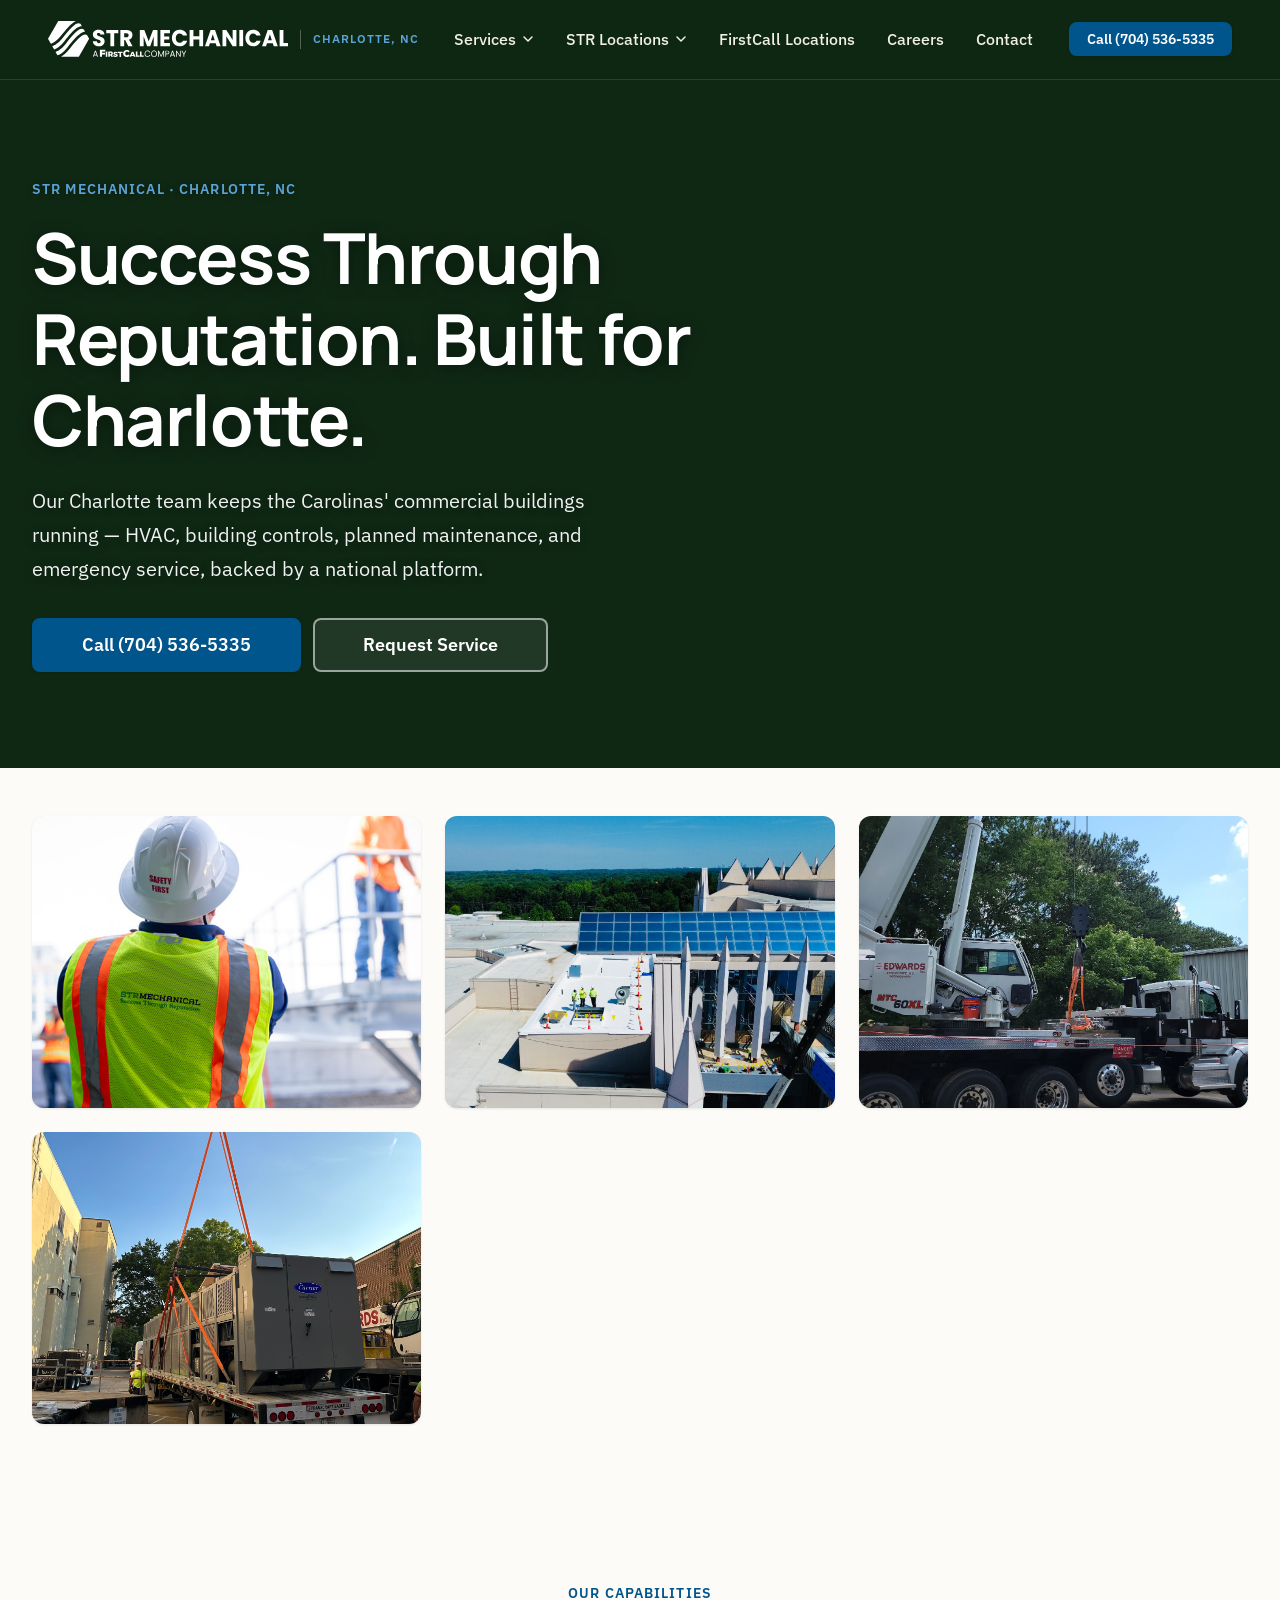
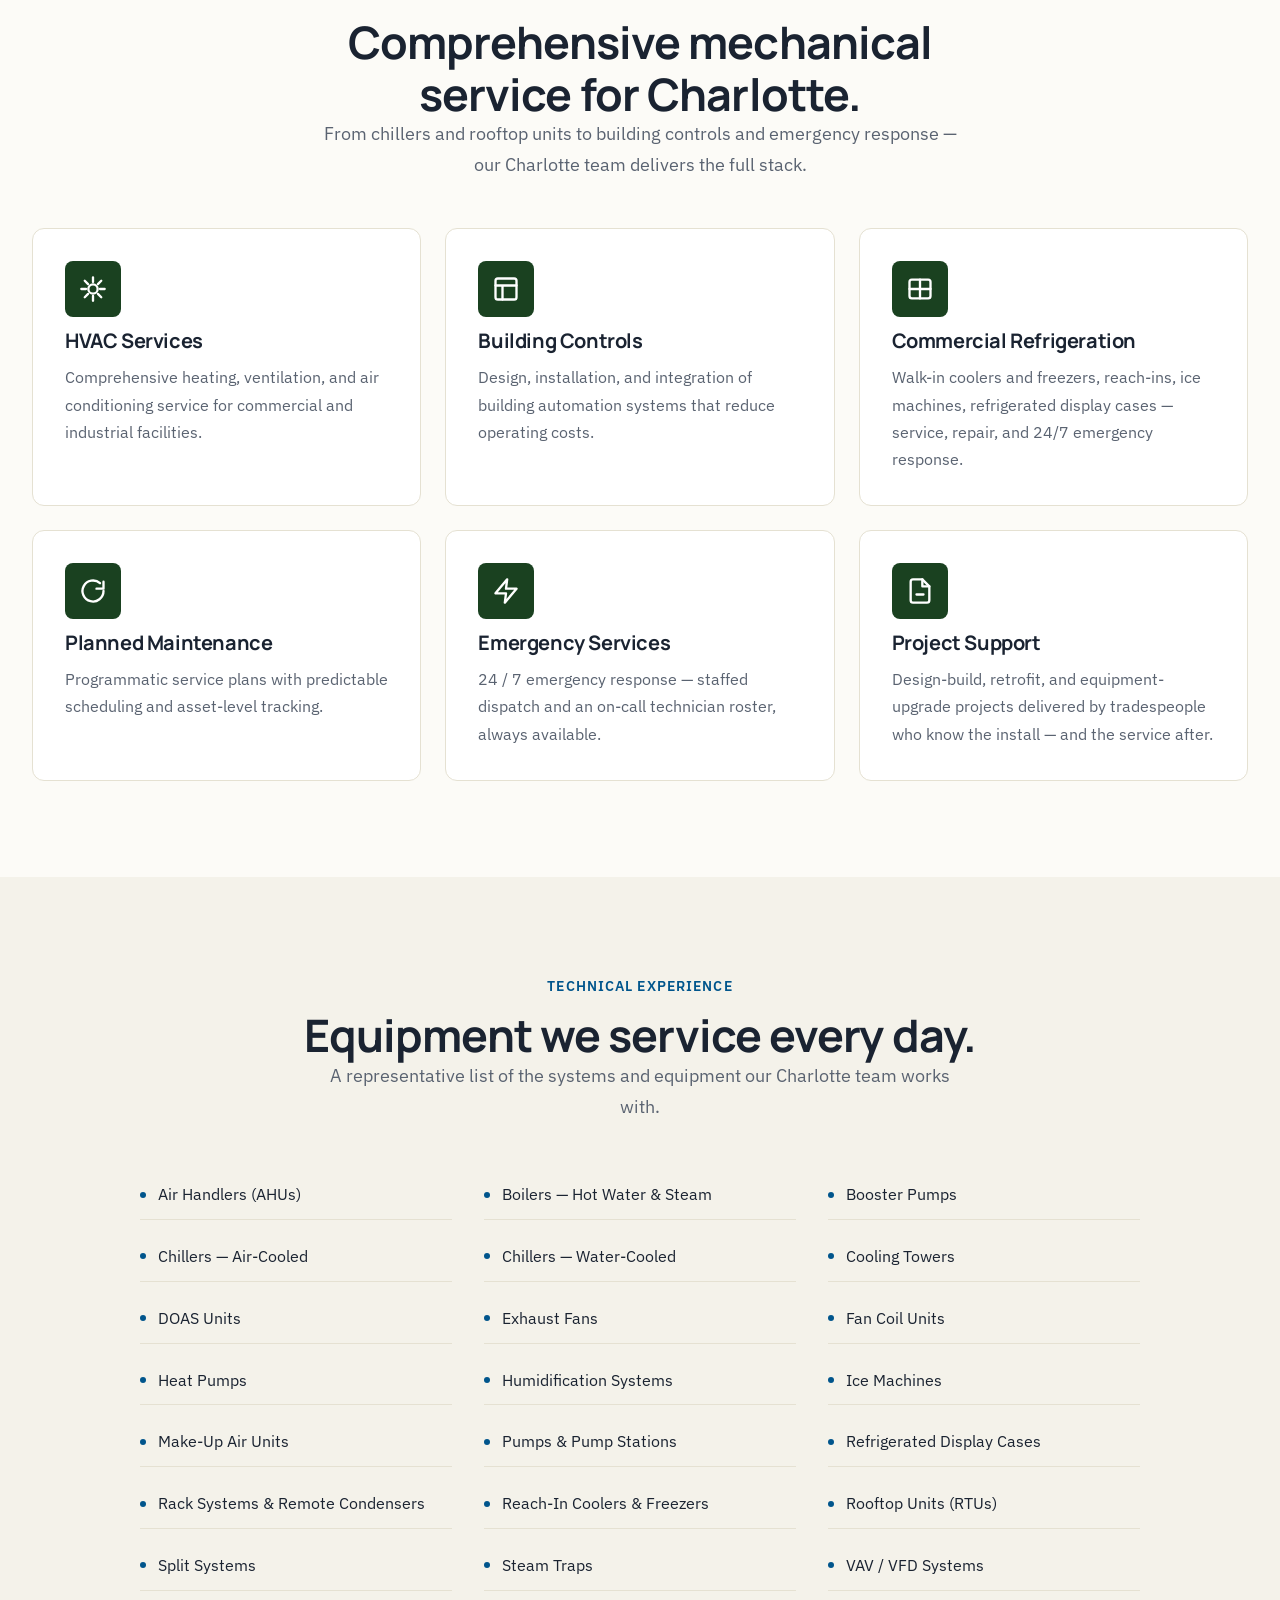
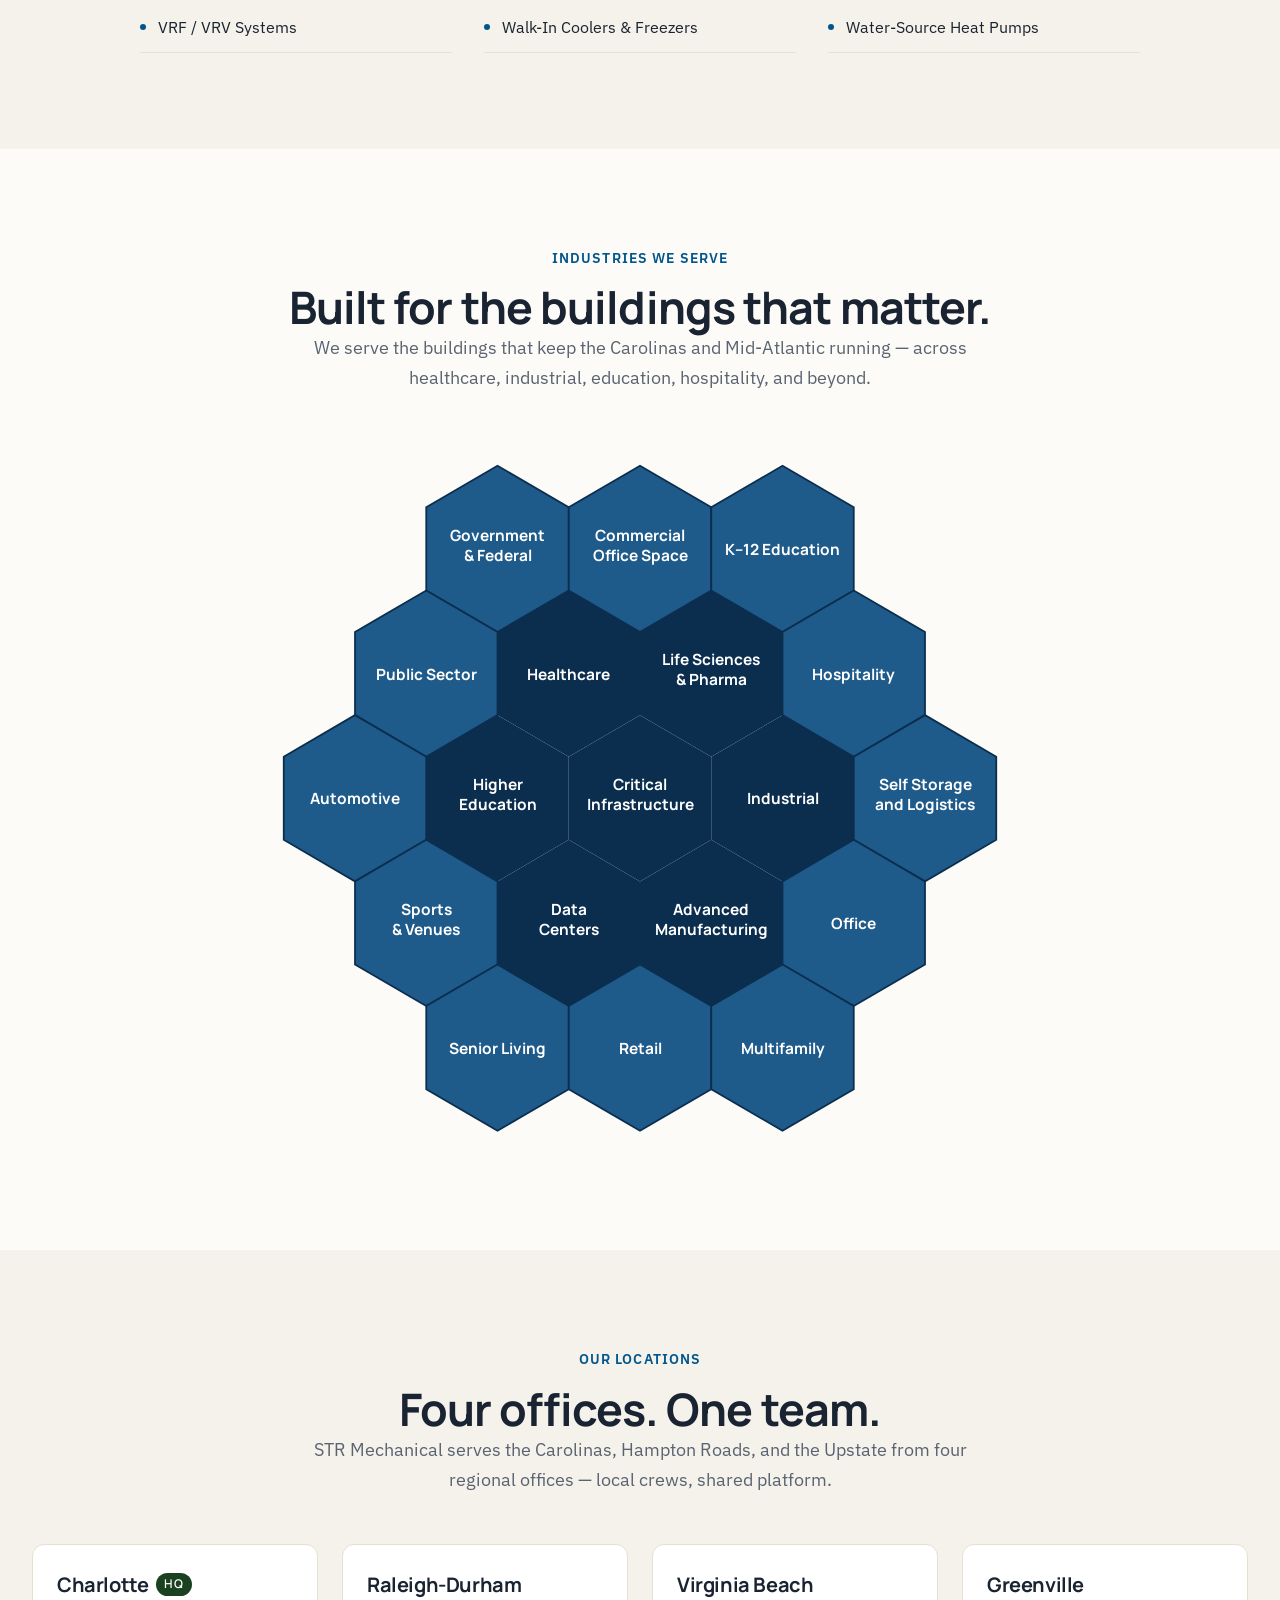
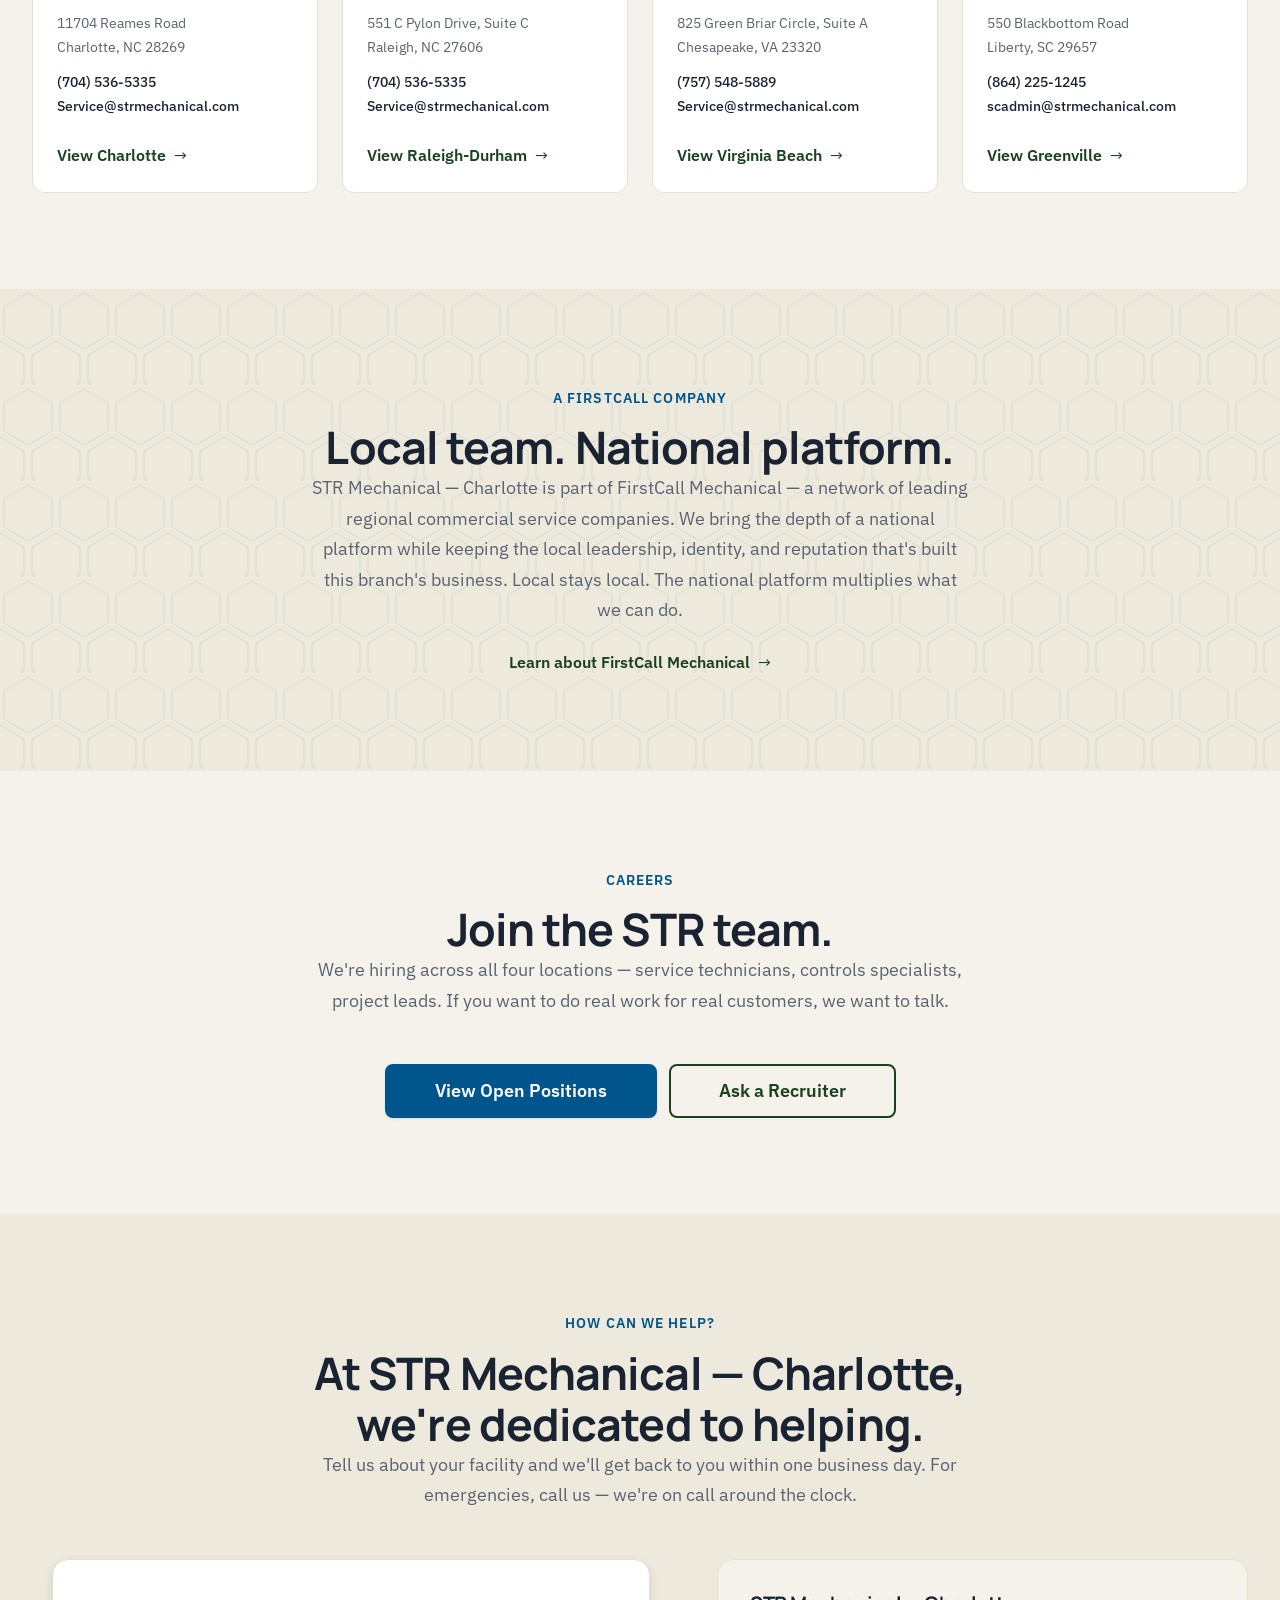
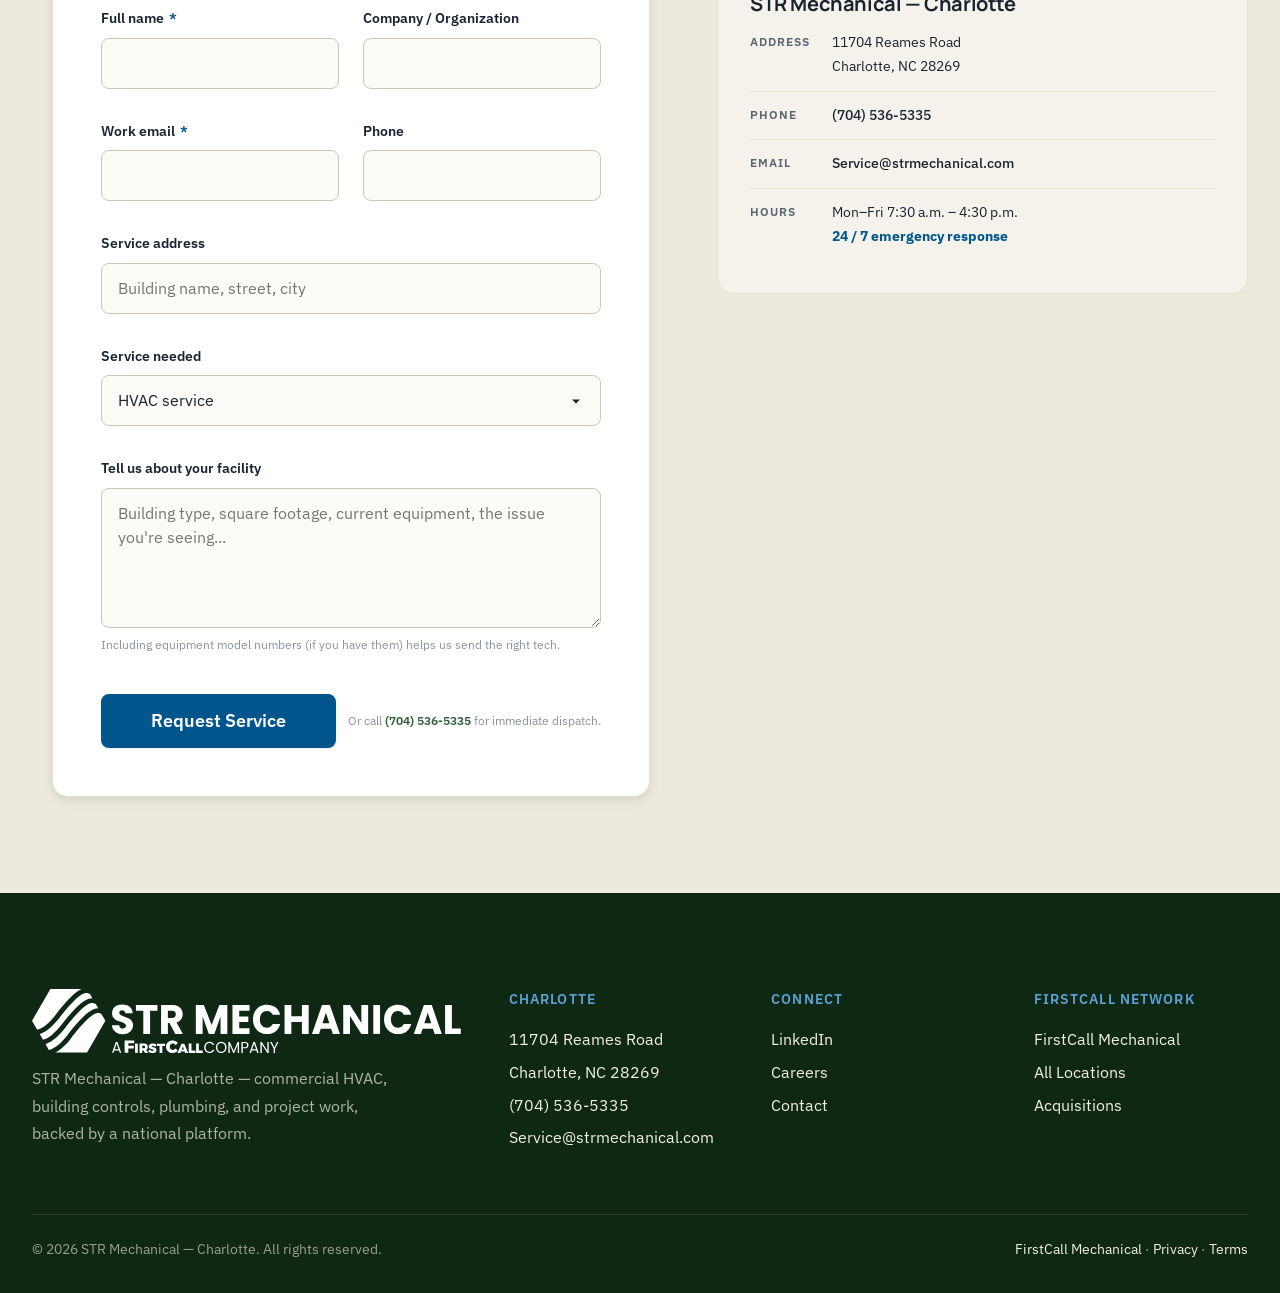
==== commit 1818db5b: "Point LinkedIn link to STR Mechanical company page Footer LinkedIn URL across all 11 pages + the Org" ====
--- a/charlotte.html
+++ b/charlotte.html
@@ -31,11 +31,32 @@
   <meta name="viewport" content="width=device-width, initial-scale=1.0" />
   <title>STR Mechanical — Charlotte</title>
   <meta name="description" content="STR Mechanical — Charlotte — commercial HVAC, building controls, plumbing, planned maintenance, and emergency service. Charlotte, NC." />
-
+  <link rel="canonical" href="https://strmechanical.com/charlotte.html" />
+  <meta name="theme-color" content="#1A4120" />
+
+  <!-- Favicons (generate .ico + PNG sizes from /favicon.svg via realfavicongenerator.net) -->
+  <link rel="icon" type="image/svg+xml" href="/favicon.svg" />
+  <link rel="icon" type="image/x-icon" href="/favicon.ico" />
+  <link rel="apple-touch-icon" sizes="180x180" href="/apple-touch-icon.png" />
+  <link rel="manifest" href="/site.webmanifest" />
+
+  <!-- Open Graph (LinkedIn, Facebook, iMessage previews) -->
   <meta property="og:type" content="website" />
+  <meta property="og:site_name" content="STR Mechanical" />
+  <meta property="og:locale" content="en_US" />
   <meta property="og:title" content="STR Mechanical — Charlotte" />
   <meta property="og:description" content="Commercial mechanical service for Charlotte, NC." />
   <meta property="og:url" content="https://strmechanical.com/charlotte.html" />
+  <meta property="og:image" content="https://strmechanical.com/og-image.jpg" />
+  <meta property="og:image:width" content="1200" />
+  <meta property="og:image:height" content="630" />
+  <meta property="og:image:alt" content="STR Mechanical — Success Through Reputation" />
+
+  <!-- Twitter / X card -->
+  <meta name="twitter:card" content="summary_large_image" />
+  <meta name="twitter:title" content="STR Mechanical — Charlotte" />
+  <meta name="twitter:description" content="Commercial mechanical service for Charlotte, NC." />
+  <meta name="twitter:image" content="https://strmechanical.com/og-image.jpg" />
 
   <link rel="preconnect" href="https://fonts.googleapis.com" />
   <link rel="preconnect" href="https://fonts.gstatic.com" crossorigin />
@@ -72,6 +93,8 @@
     }
   }
   </script>
+
+  
 
   <style>
     /* ============================================================
@@ -2546,7 +2569,7 @@
         <div>
           <div class="site-footer__heading">Connect</div>
           <ul class="site-footer__list">
-            <li><a href="https://www.linkedin.com/company/firstcall-mechanical/" rel="noopener">LinkedIn</a></li>
+            <li><a href="https://www.linkedin.com/company/str-mechanical/" rel="noopener">LinkedIn</a></li>
             <li><a href="https://firstcallmechanical.com/mechanical/careers" target="_blank" rel="noopener">Careers</a></li>
             <li><a href="#contact">Contact</a></li>
           </ul>
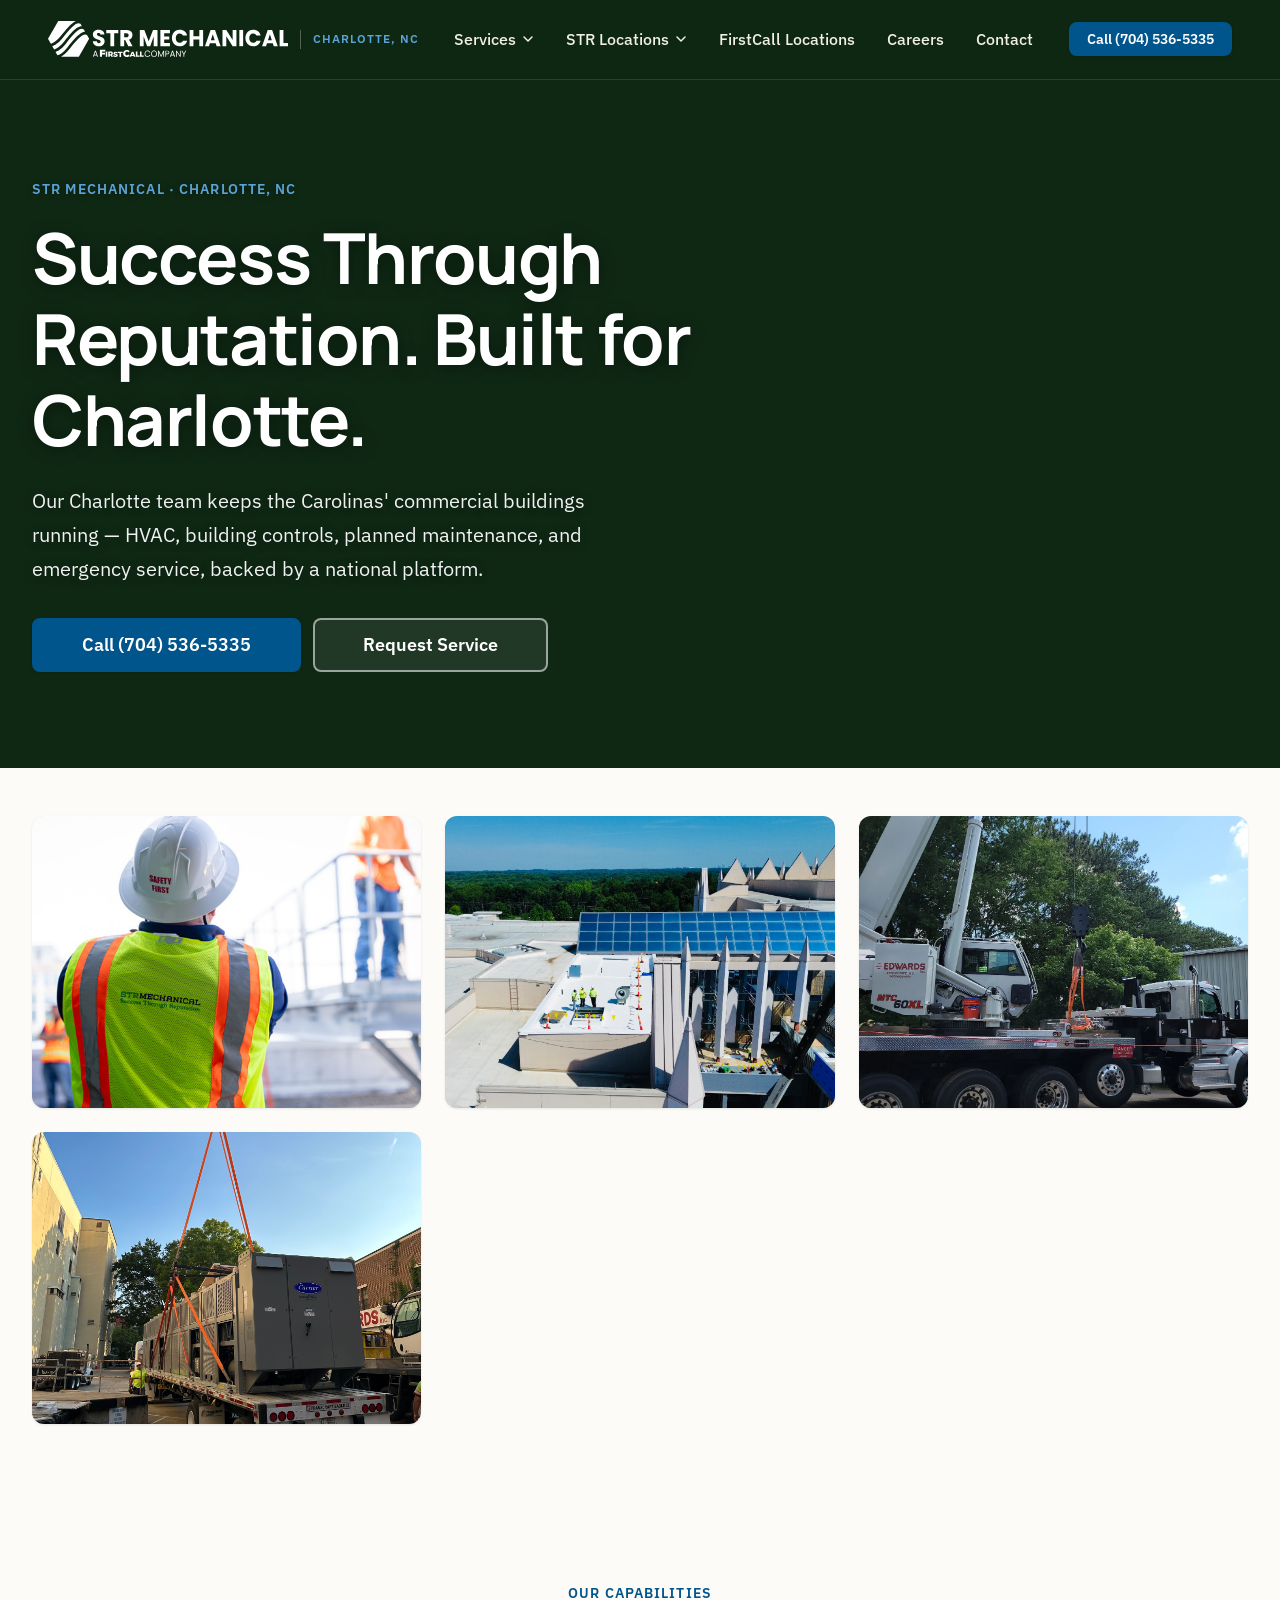
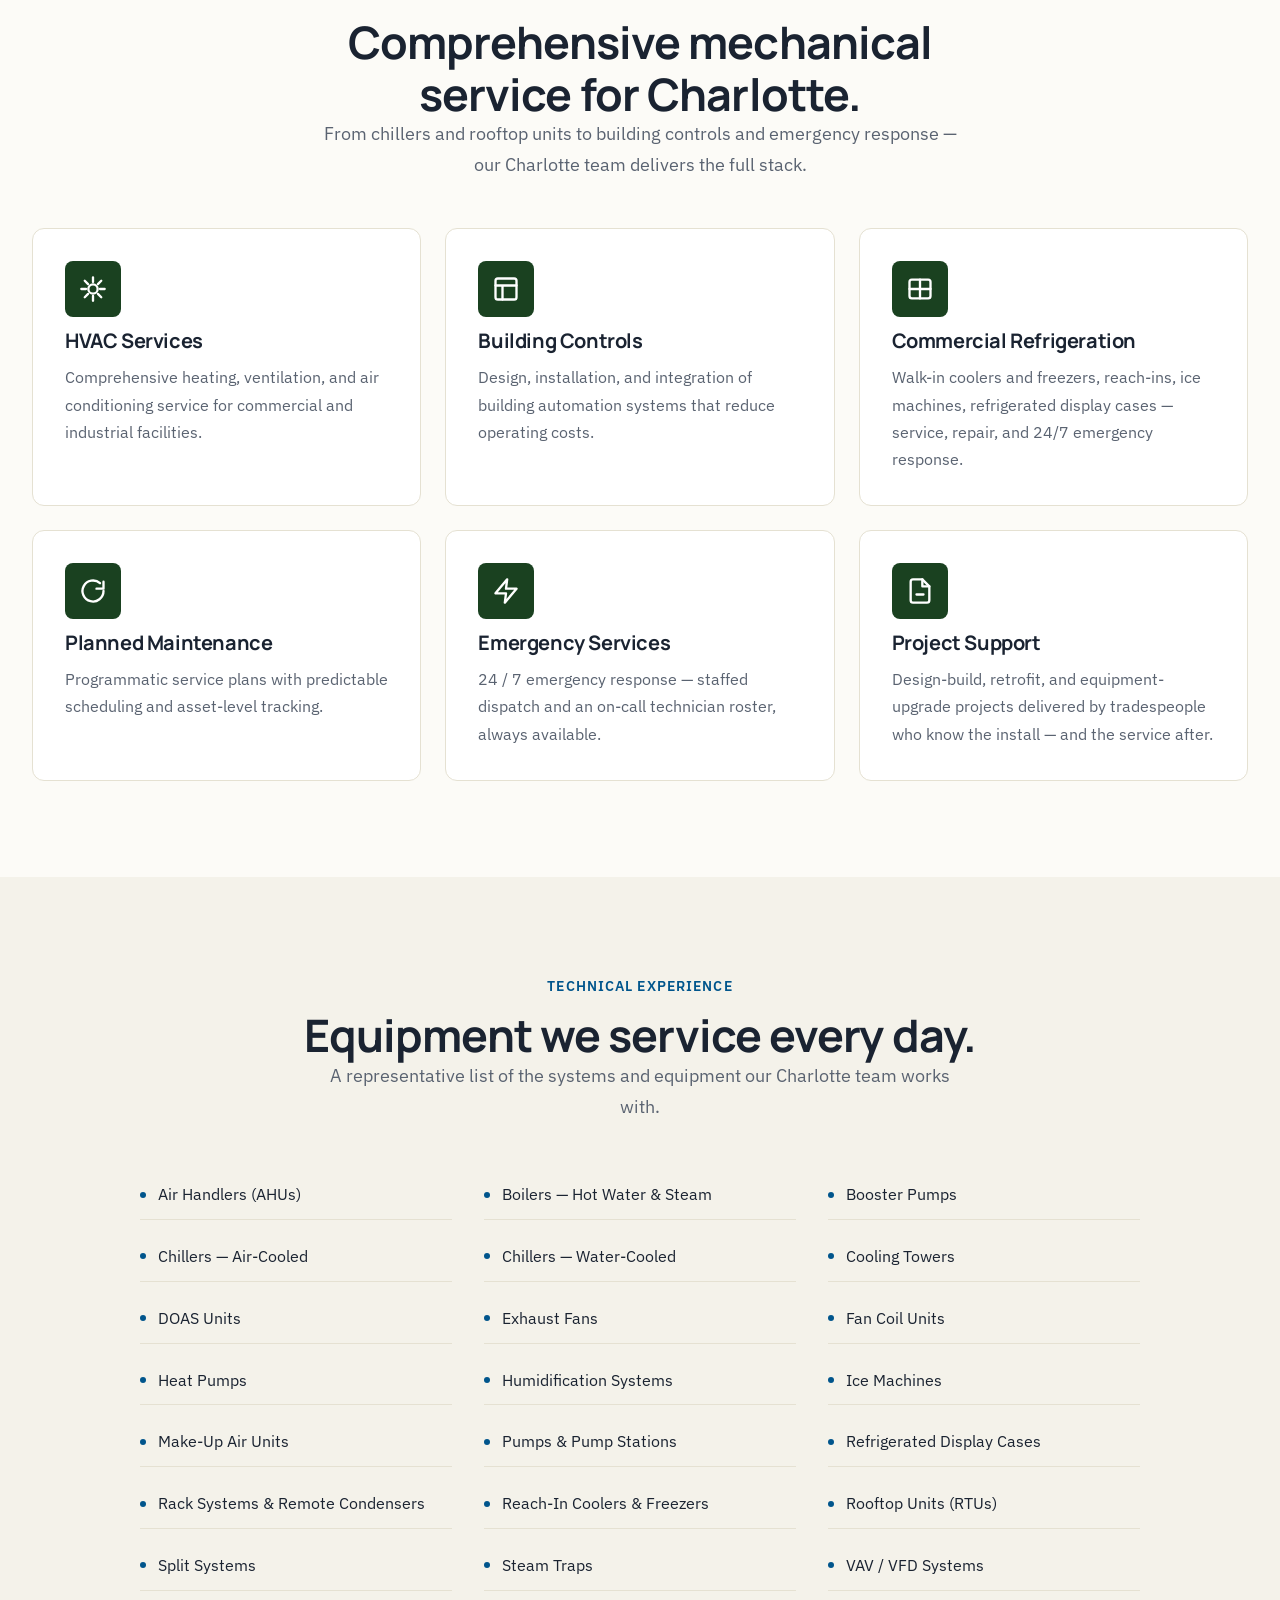
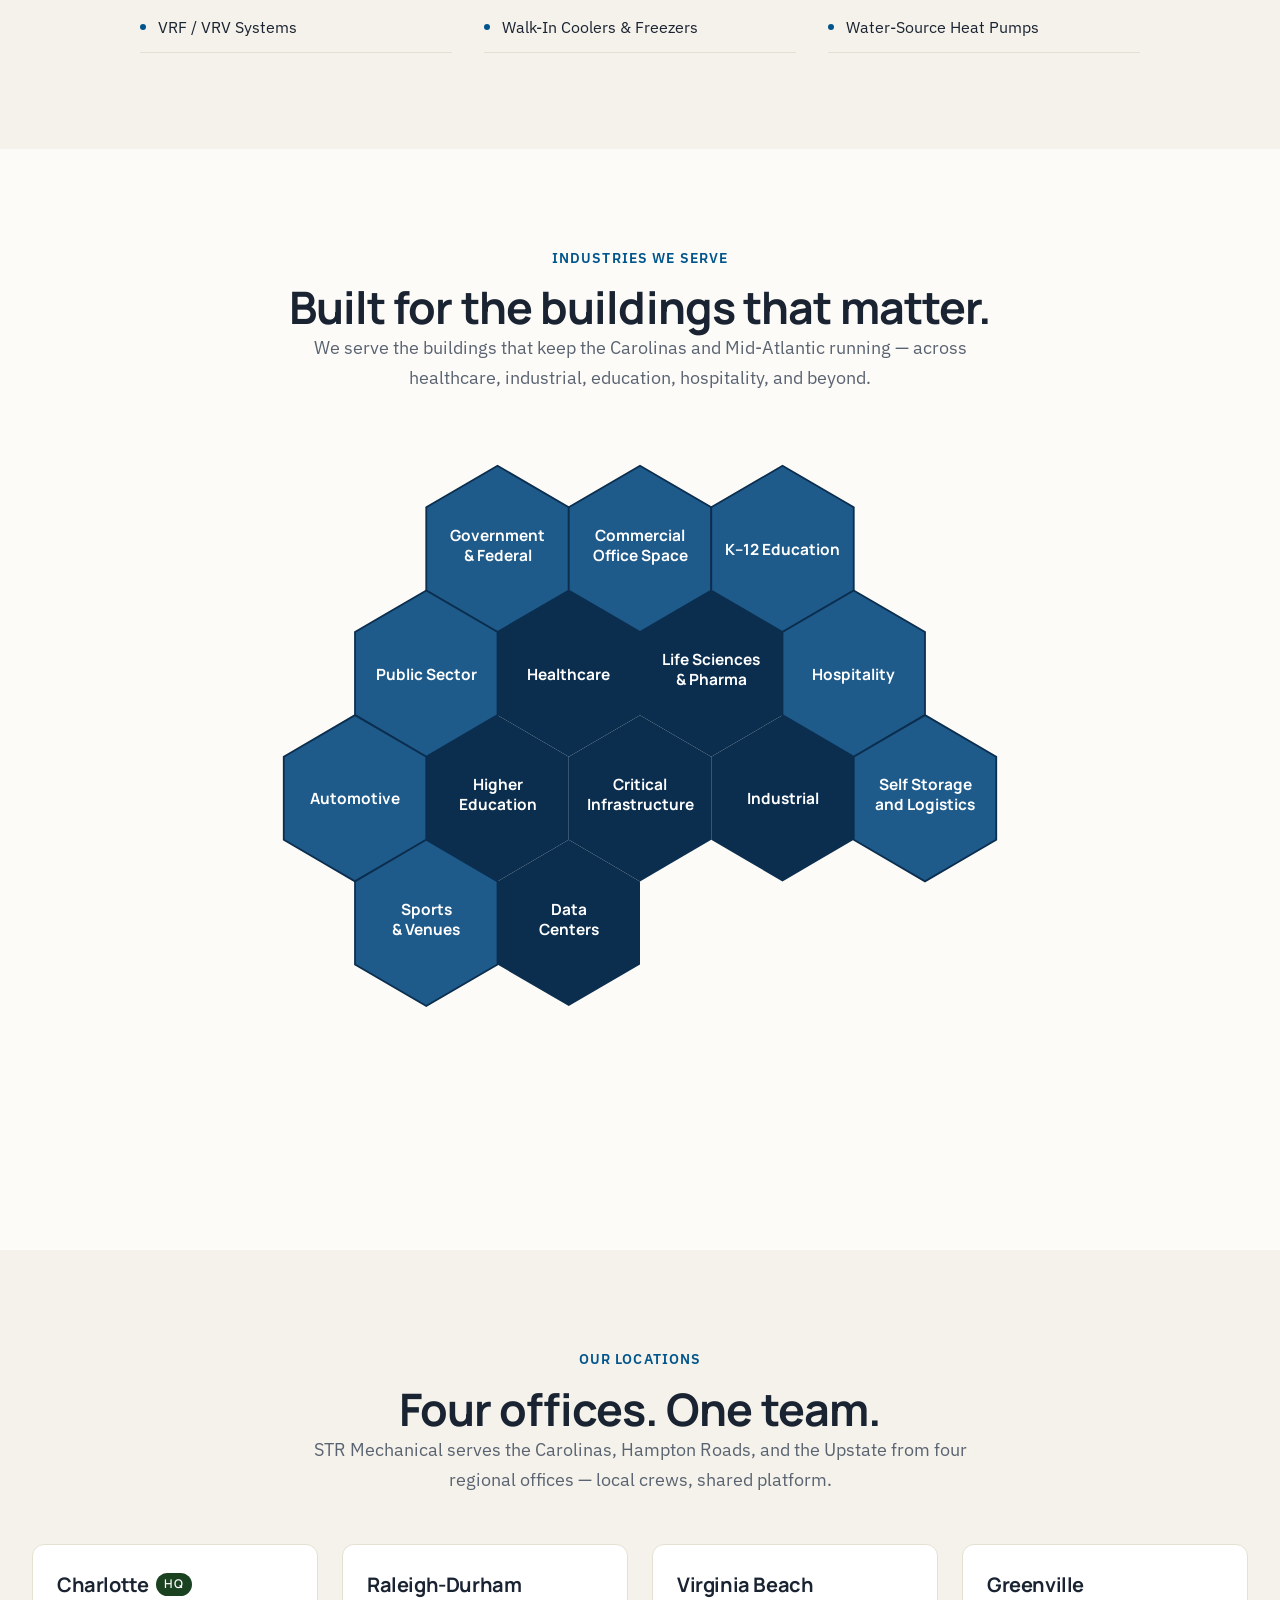
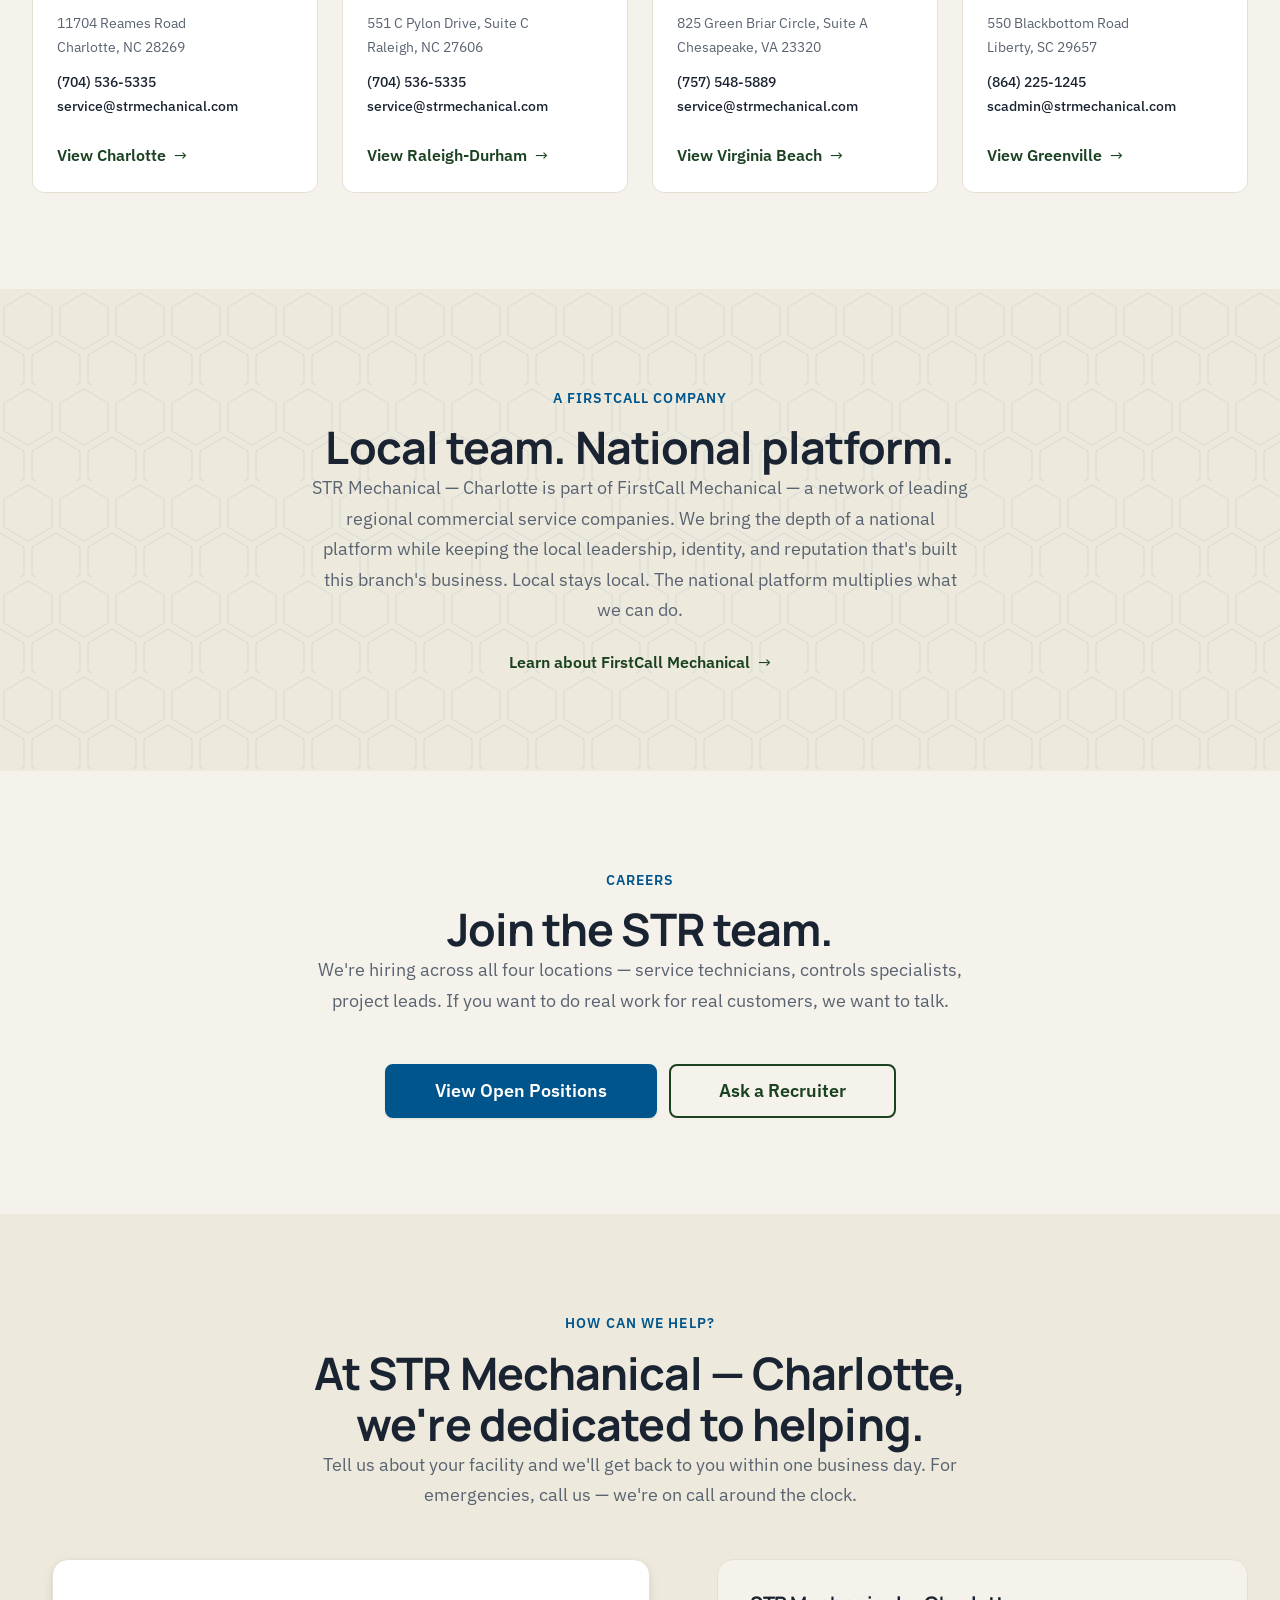
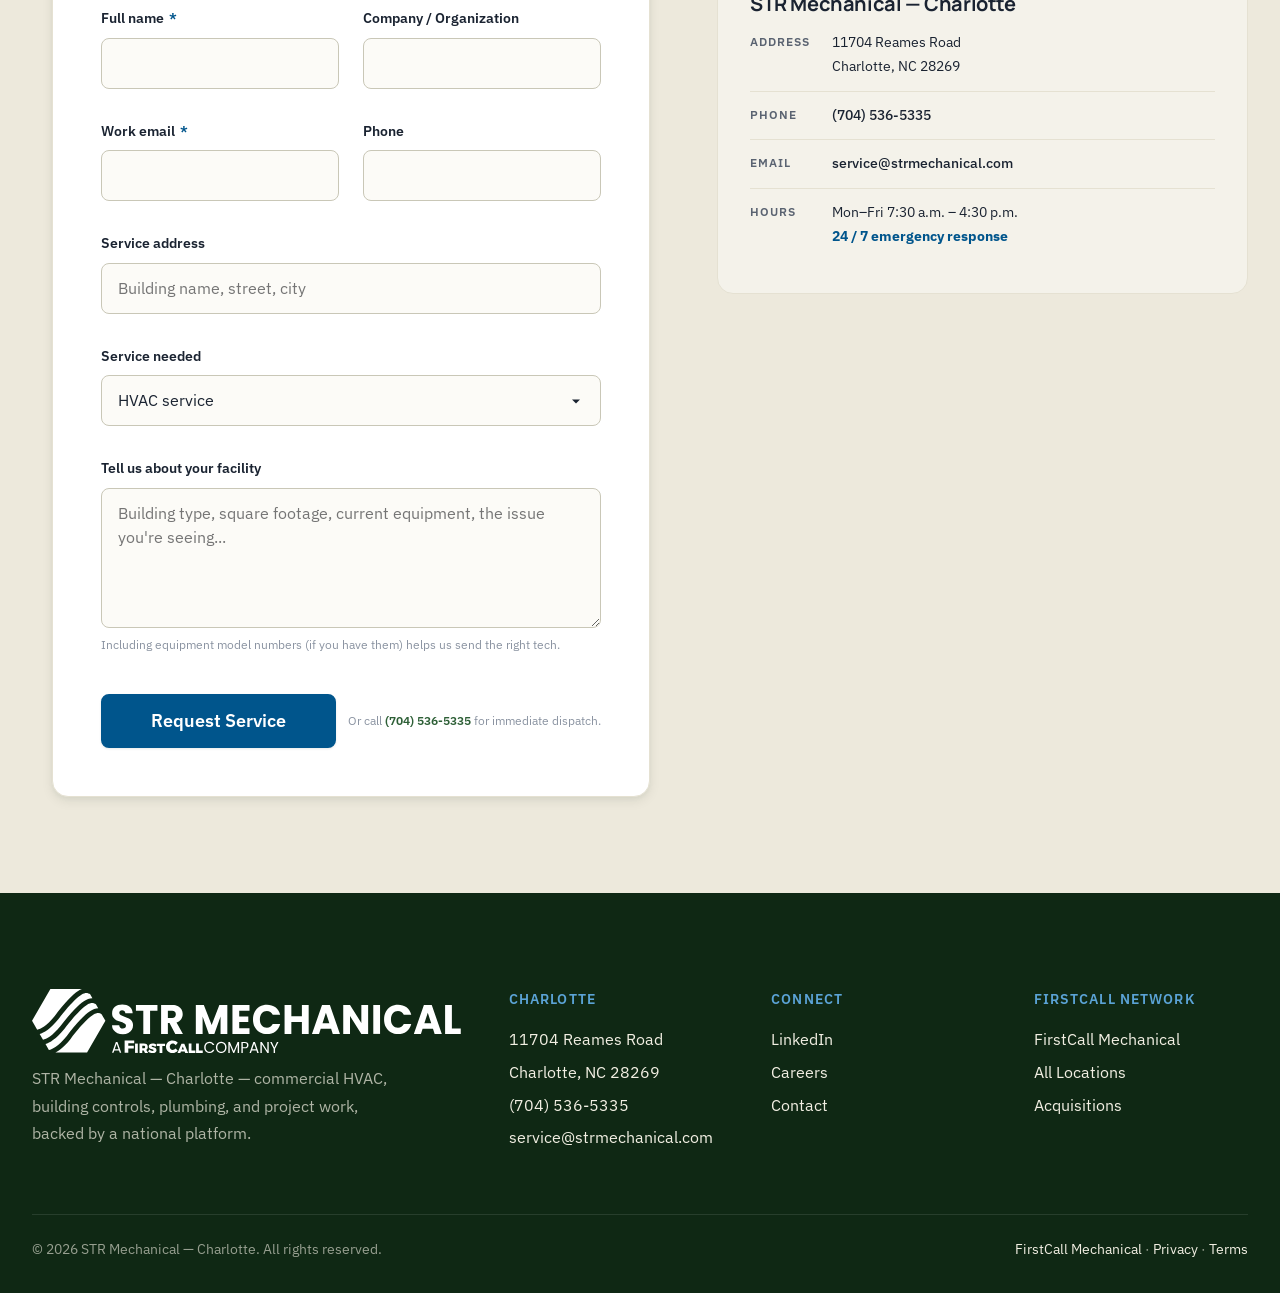
==== commit 266a7d29: "Lowercase Service@strmechanical.com across branches, configs, and worker Propagates the homepage cas" ====
--- a/charlotte.html
+++ b/charlotte.html
@@ -70,7 +70,7 @@
     "name": "STR Mechanical — Charlotte",
     "image": "",
     "telephone": "+17045365335",
-    "email": "Service@strmechanical.com",
+    "email": "service@strmechanical.com",
     "url": "https://strmechanical.com/charlotte.html",
     "address": {
       "@type": "PostalAddress",
@@ -2336,7 +2336,7 @@
             <p class="location-card__addr">11704 Reames Road<br>Charlotte, NC 28269</p>
             <p class="location-card__contact">
               <a href="tel:+17045365335">(704) 536-5335</a><br>
-              <a href="mailto:Service@strmechanical.com">Service@strmechanical.com</a>
+              <a href="mailto:service@strmechanical.com">service@strmechanical.com</a>
             </p>
             <a href="charlotte.html" class="link-arrow">View Charlotte</a>
           </article>
@@ -2346,7 +2346,7 @@
             <p class="location-card__addr">551 C Pylon Drive, Suite C<br>Raleigh, NC 27606</p>
             <p class="location-card__contact">
               <a href="tel:+17045365335">(704) 536-5335</a><br>
-              <a href="mailto:Service@strmechanical.com">Service@strmechanical.com</a>
+              <a href="mailto:service@strmechanical.com">service@strmechanical.com</a>
             </p>
             <a href="raleigh-durham.html" class="link-arrow">View Raleigh-Durham</a>
           </article>
@@ -2356,7 +2356,7 @@
             <p class="location-card__addr">825 Green Briar Circle, Suite A<br>Chesapeake, VA 23320</p>
             <p class="location-card__contact">
               <a href="tel:+17575485889">(757) 548-5889</a><br>
-              <a href="mailto:Service@strmechanical.com">Service@strmechanical.com</a>
+              <a href="mailto:service@strmechanical.com">service@strmechanical.com</a>
             </p>
             <a href="virginia-beach.html" class="link-arrow">View Virginia Beach</a>
           </article>
@@ -2480,7 +2480,7 @@
             </div>
             <div class="contact-card__row">
               <div class="contact-card__label">Email</div>
-              <div class="contact-card__value"><a href="mailto:Service@strmechanical.com">Service@strmechanical.com</a></div>
+              <div class="contact-card__value"><a href="mailto:service@strmechanical.com">service@strmechanical.com</a></div>
             </div>
             <div class="contact-card__row">
               <div class="contact-card__label">Hours</div>
@@ -2562,7 +2562,7 @@
             <li><span>11704 Reames Road</span></li>
             <li><span>Charlotte, NC 28269</span></li>
             <li><a href="tel:+17045365335">(704) 536-5335</a></li>
-            <li><a href="mailto:Service@strmechanical.com">Service@strmechanical.com</a></li>
+            <li><a href="mailto:service@strmechanical.com">service@strmechanical.com</a></li>
           </ul>
           
         </div>
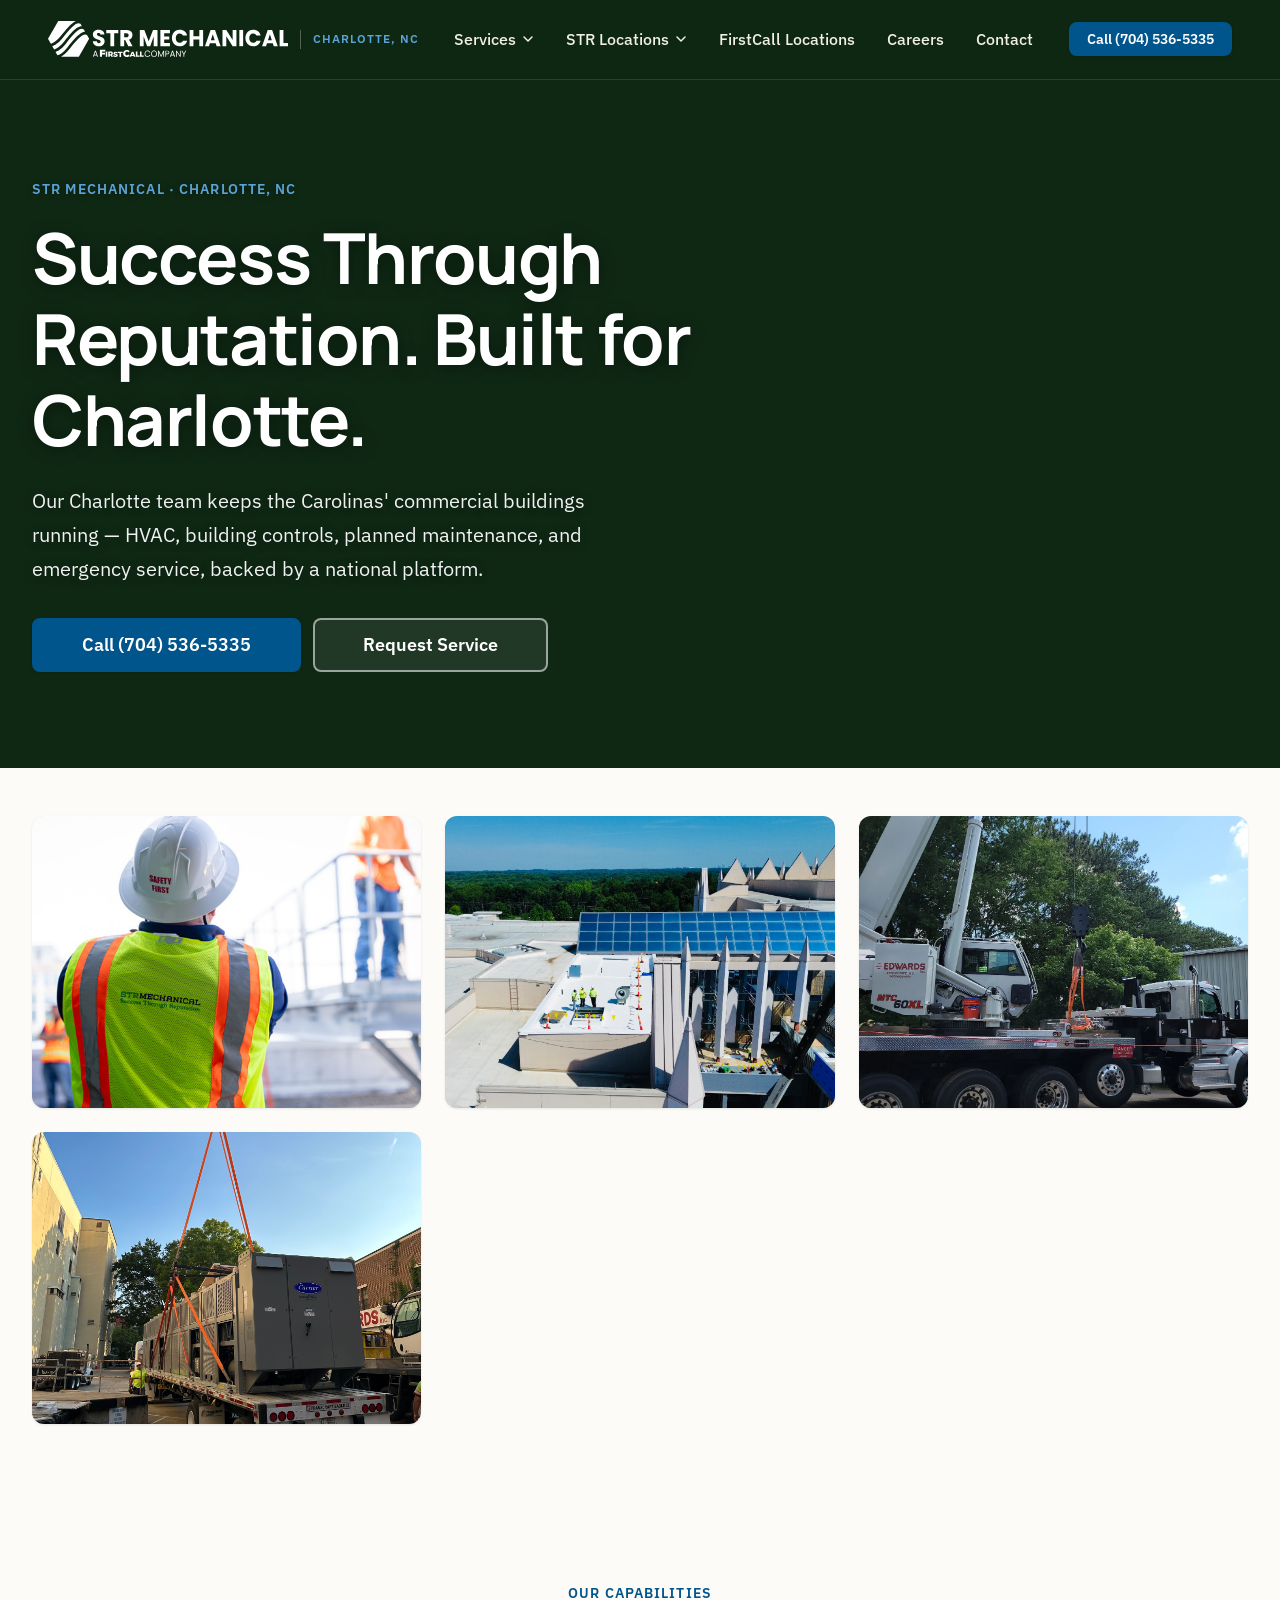
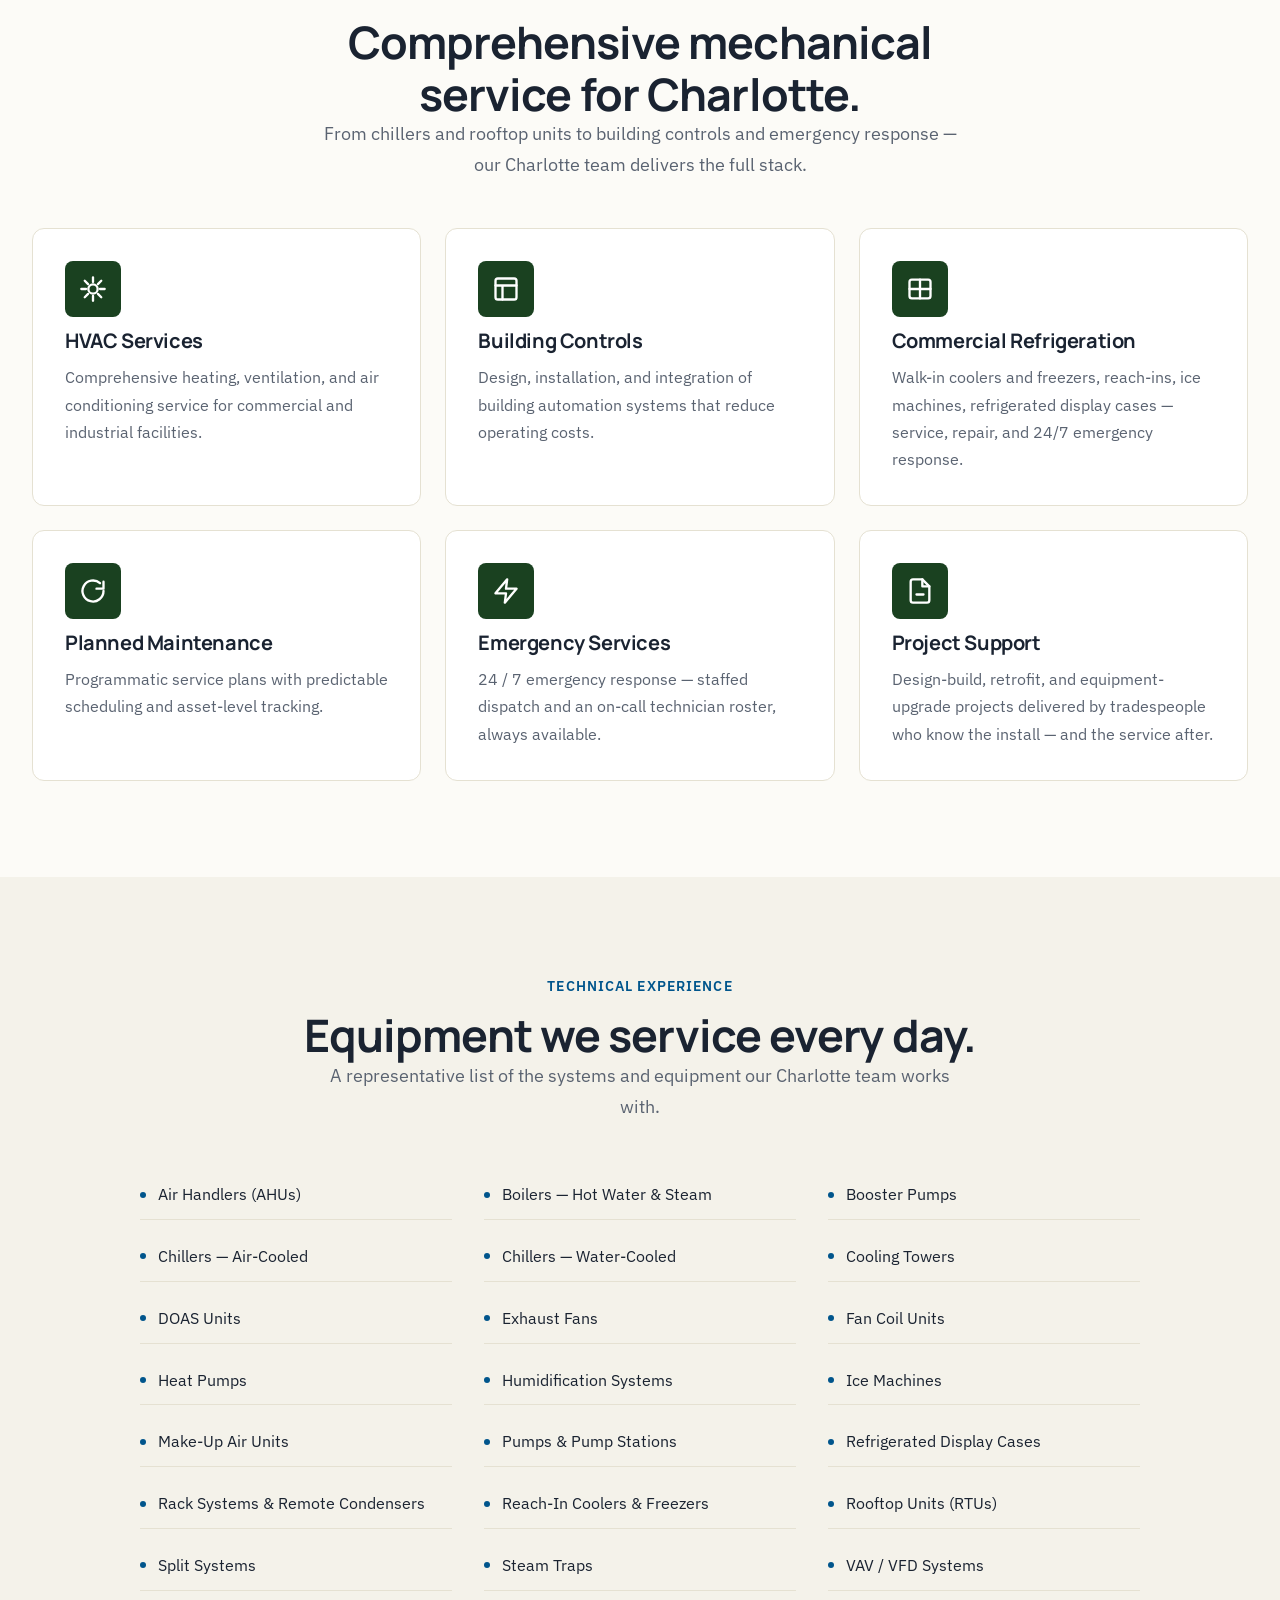
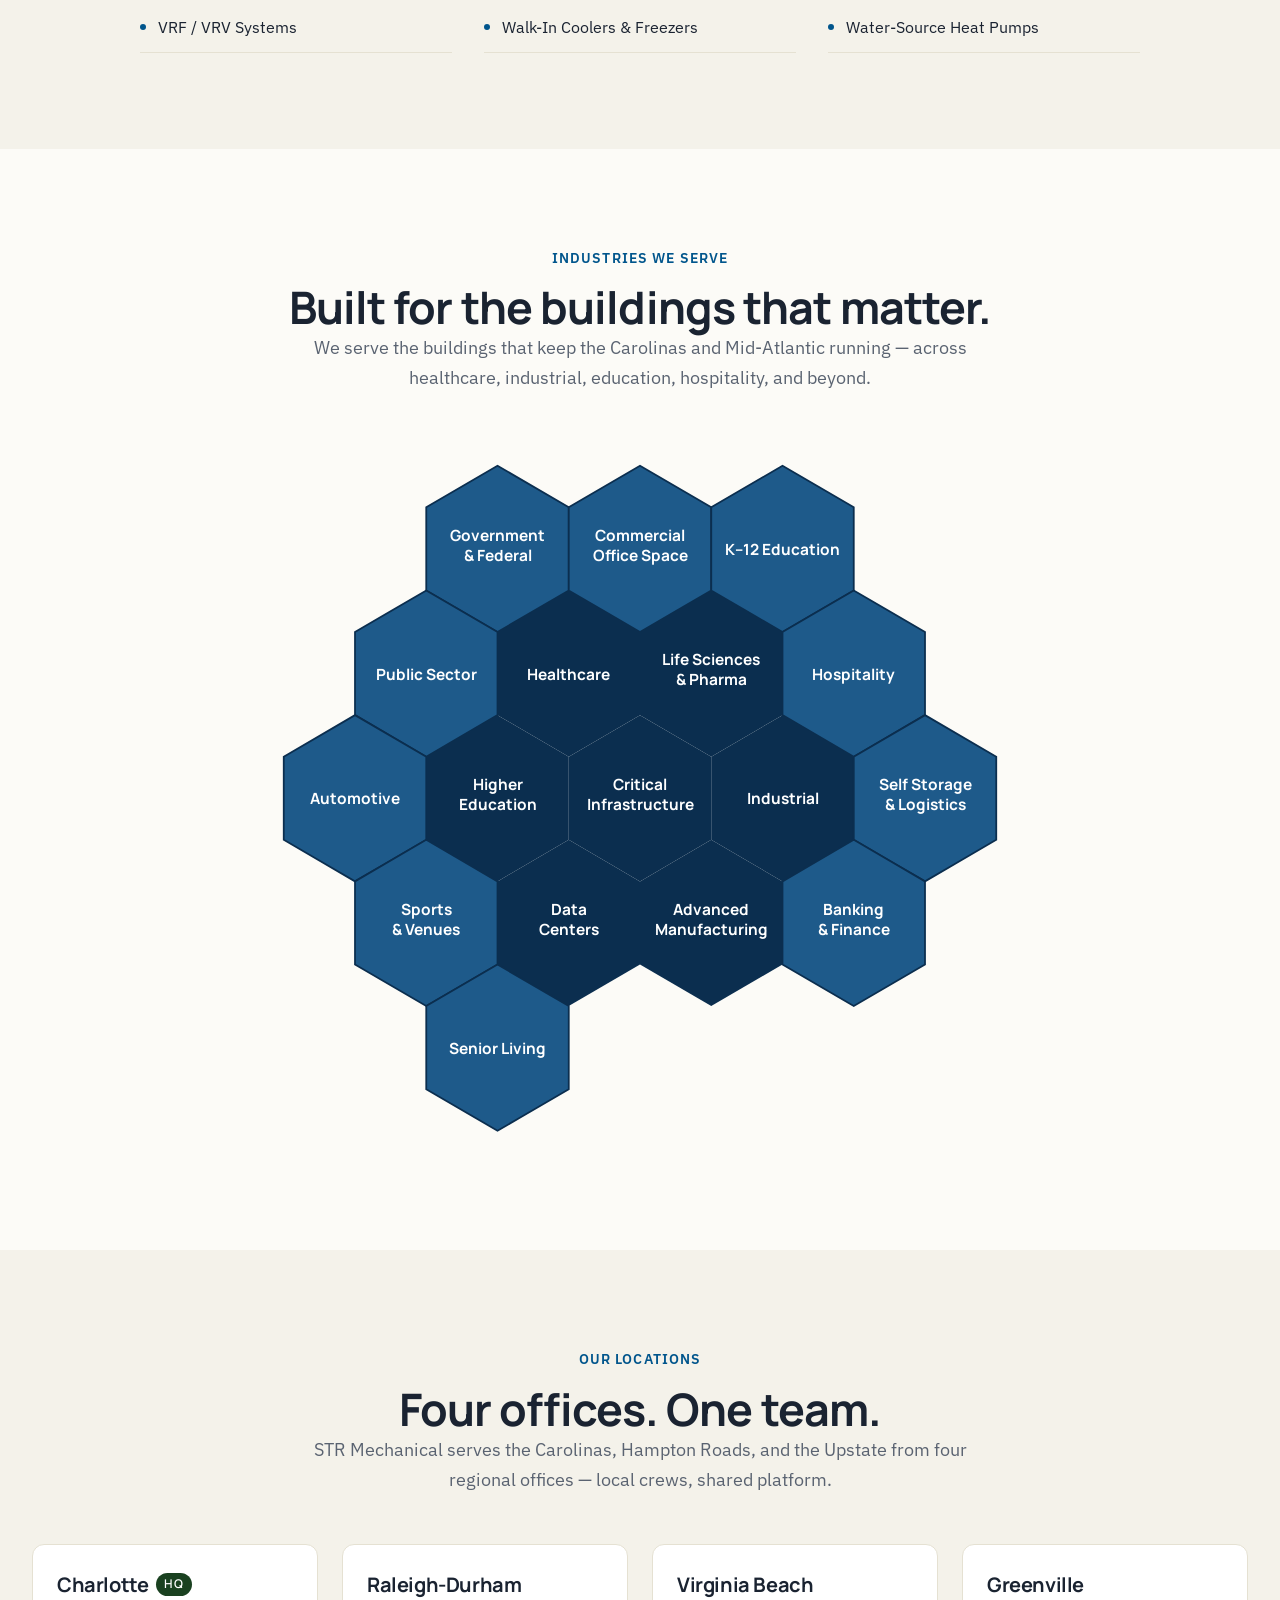
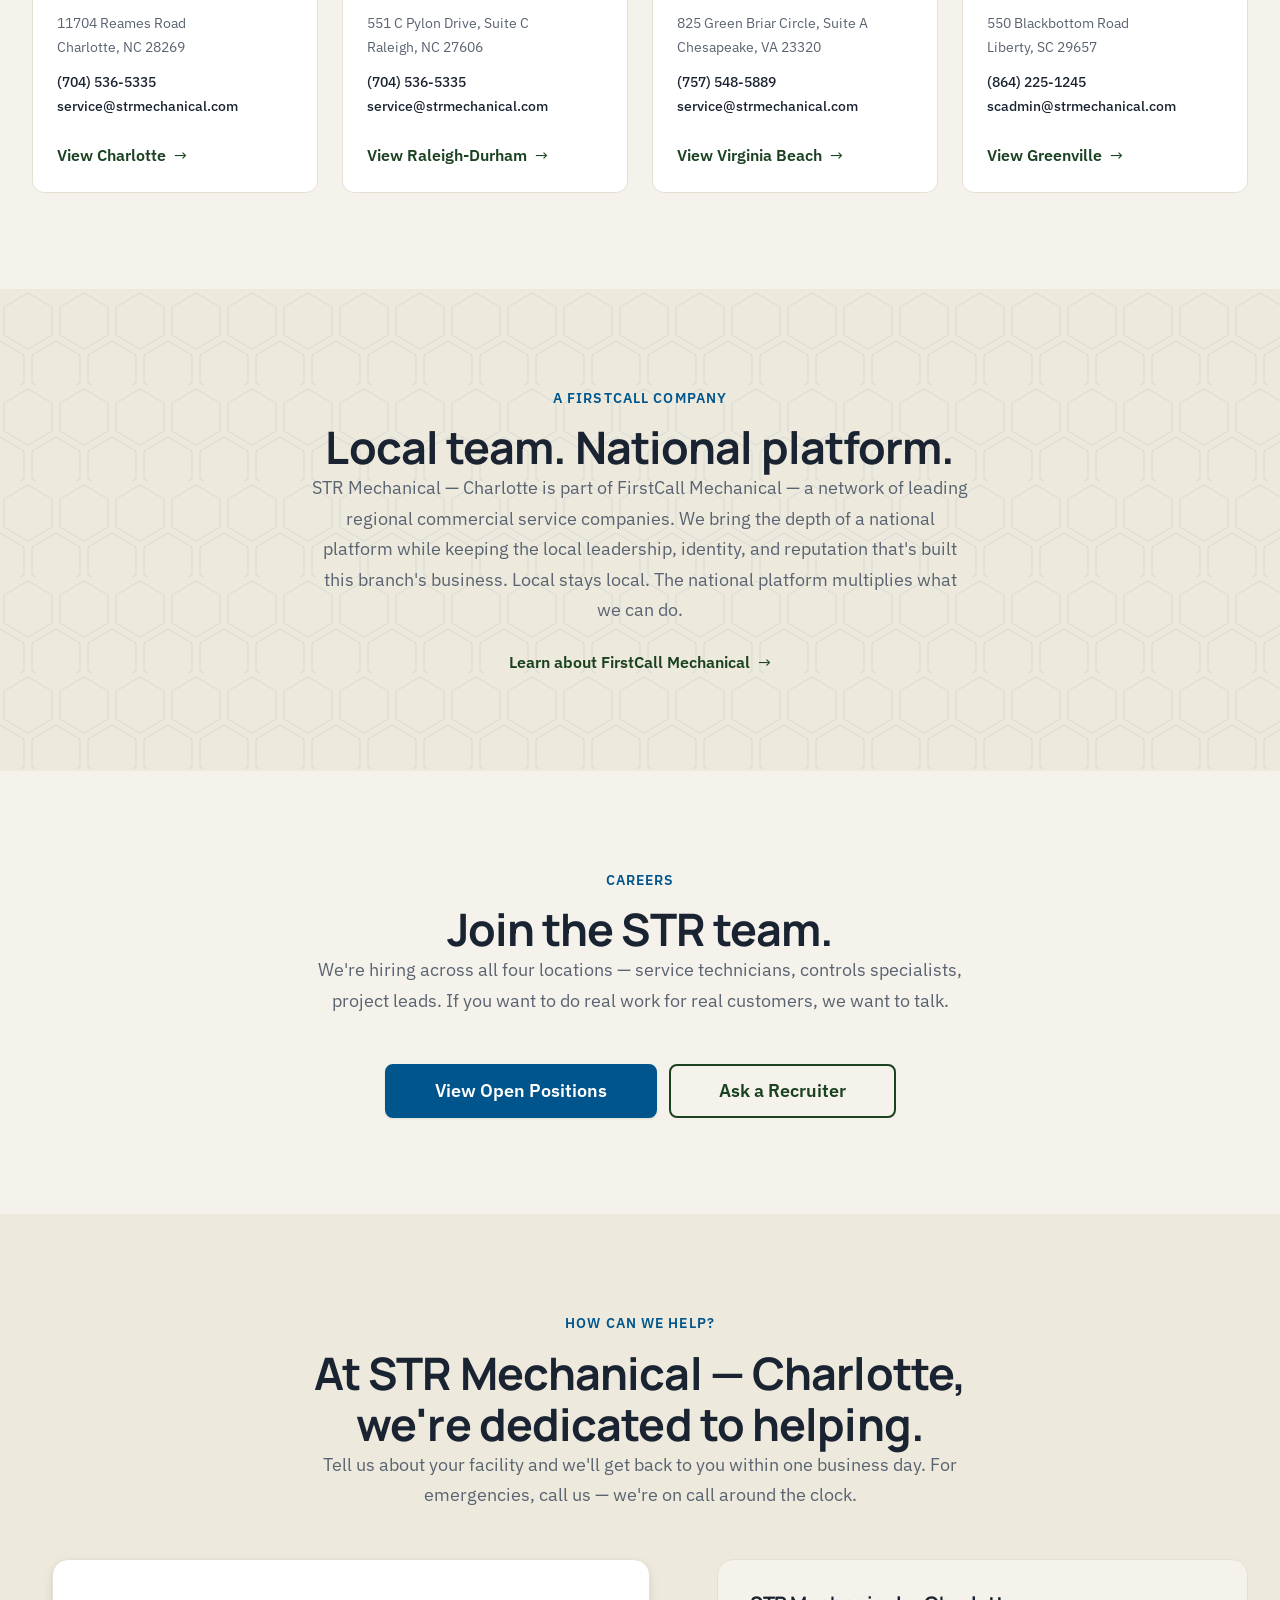
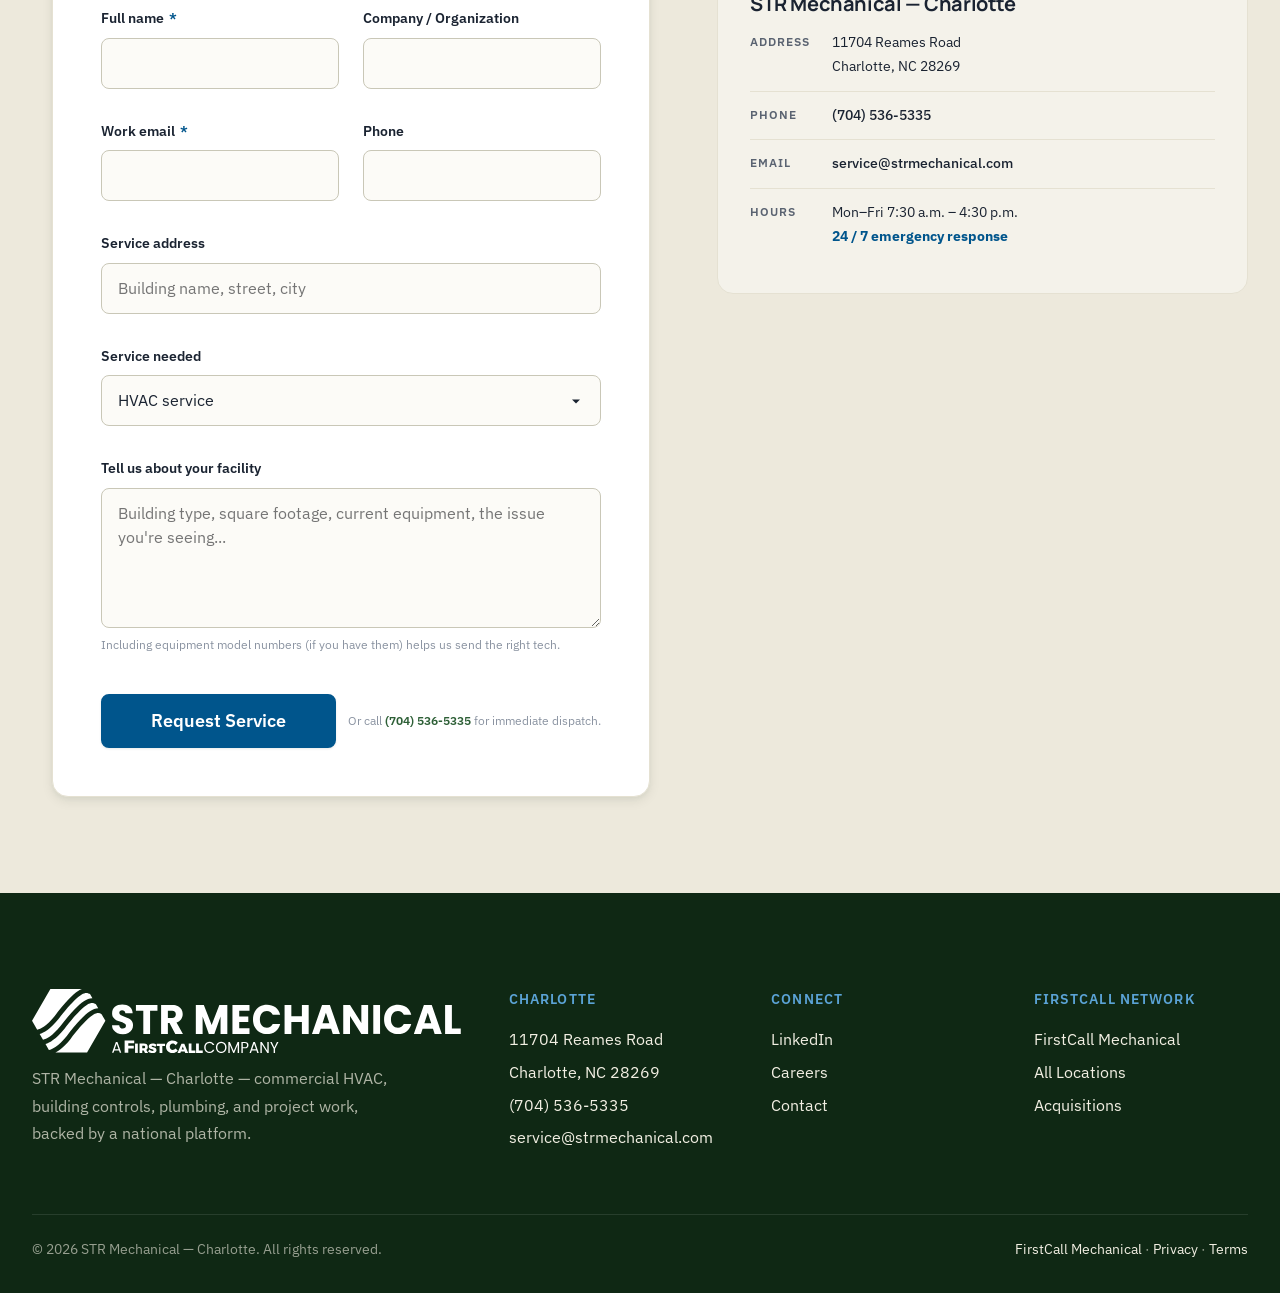
==== commit 06f96607: "Industries grid: Banking & Finance replaces duplicate Office; Self Storage & Logistics for & consist" ====
--- a/charlotte.html
+++ b/charlotte.html
@@ -2278,7 +2278,7 @@
           <g class="industry-hex">
             <polygon class="hex hex--tier-2" points="560,230 620,265 620,335 560,370 500,335 500,265"/>
             <text class="hex-label" text-anchor="middle" x="560" y="293">Self Storage</text>
-            <text class="hex-label" text-anchor="middle" x="560" y="310">and Logistics</text>
+            <text class="hex-label" text-anchor="middle" x="560" y="310">&amp; Logistics</text>
           </g>
 
           <!-- Row 4 (4 hexes — T3 outer / T2 ring / T2 ring / T3 outer) -->
@@ -2299,7 +2299,7 @@
           </g>
           <g class="industry-hex">
             <polygon class="hex hex--tier-2" points="500,335 560,370 560,440 500,475 440,440 440,370"/>
-            <text class="hex-label" text-anchor="middle" x="500" y="410">Office</text>
+            <text class="hex-label" text-anchor="middle" x="500" y="398">Banking</text><text class="hex-label" text-anchor="middle" x="500" y="415">&amp; Finance</text>
           </g>
 
           <!-- Row 5 (bottom, 3 hexes — all T3 outer) -->
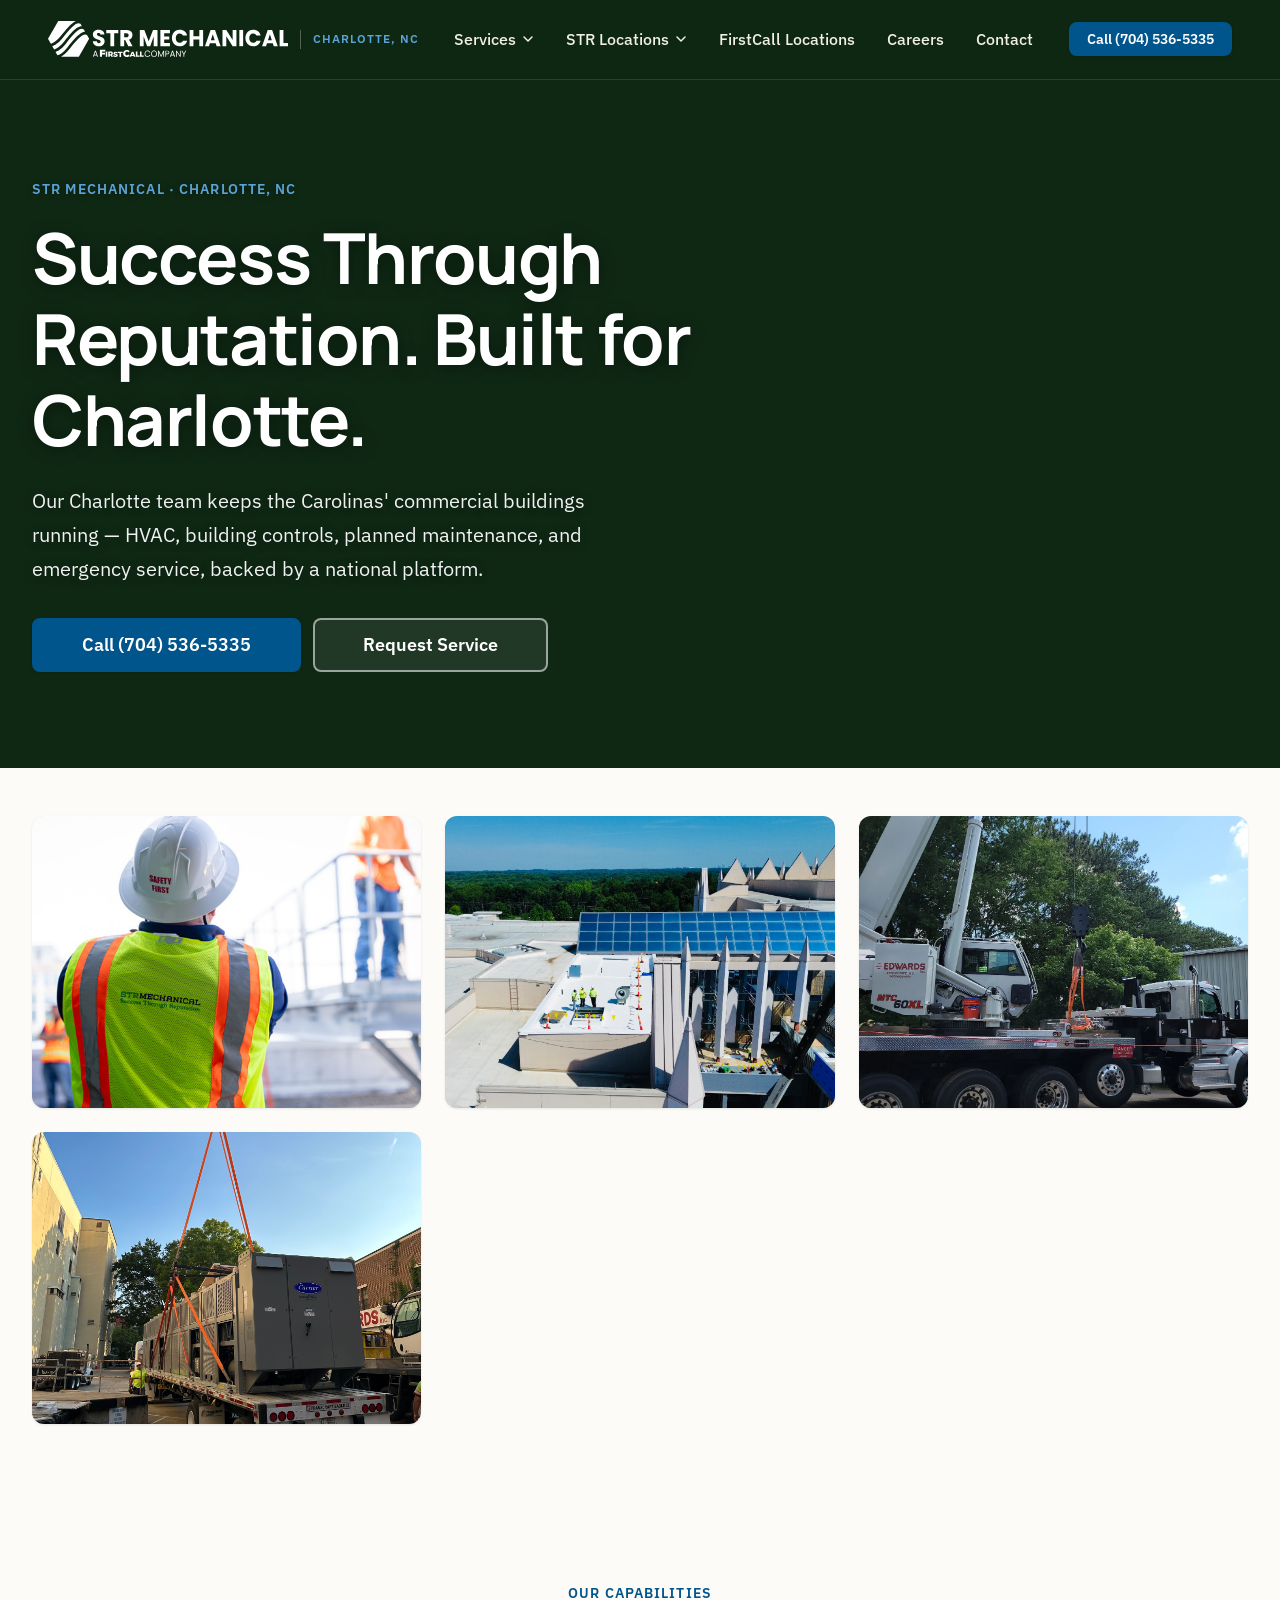
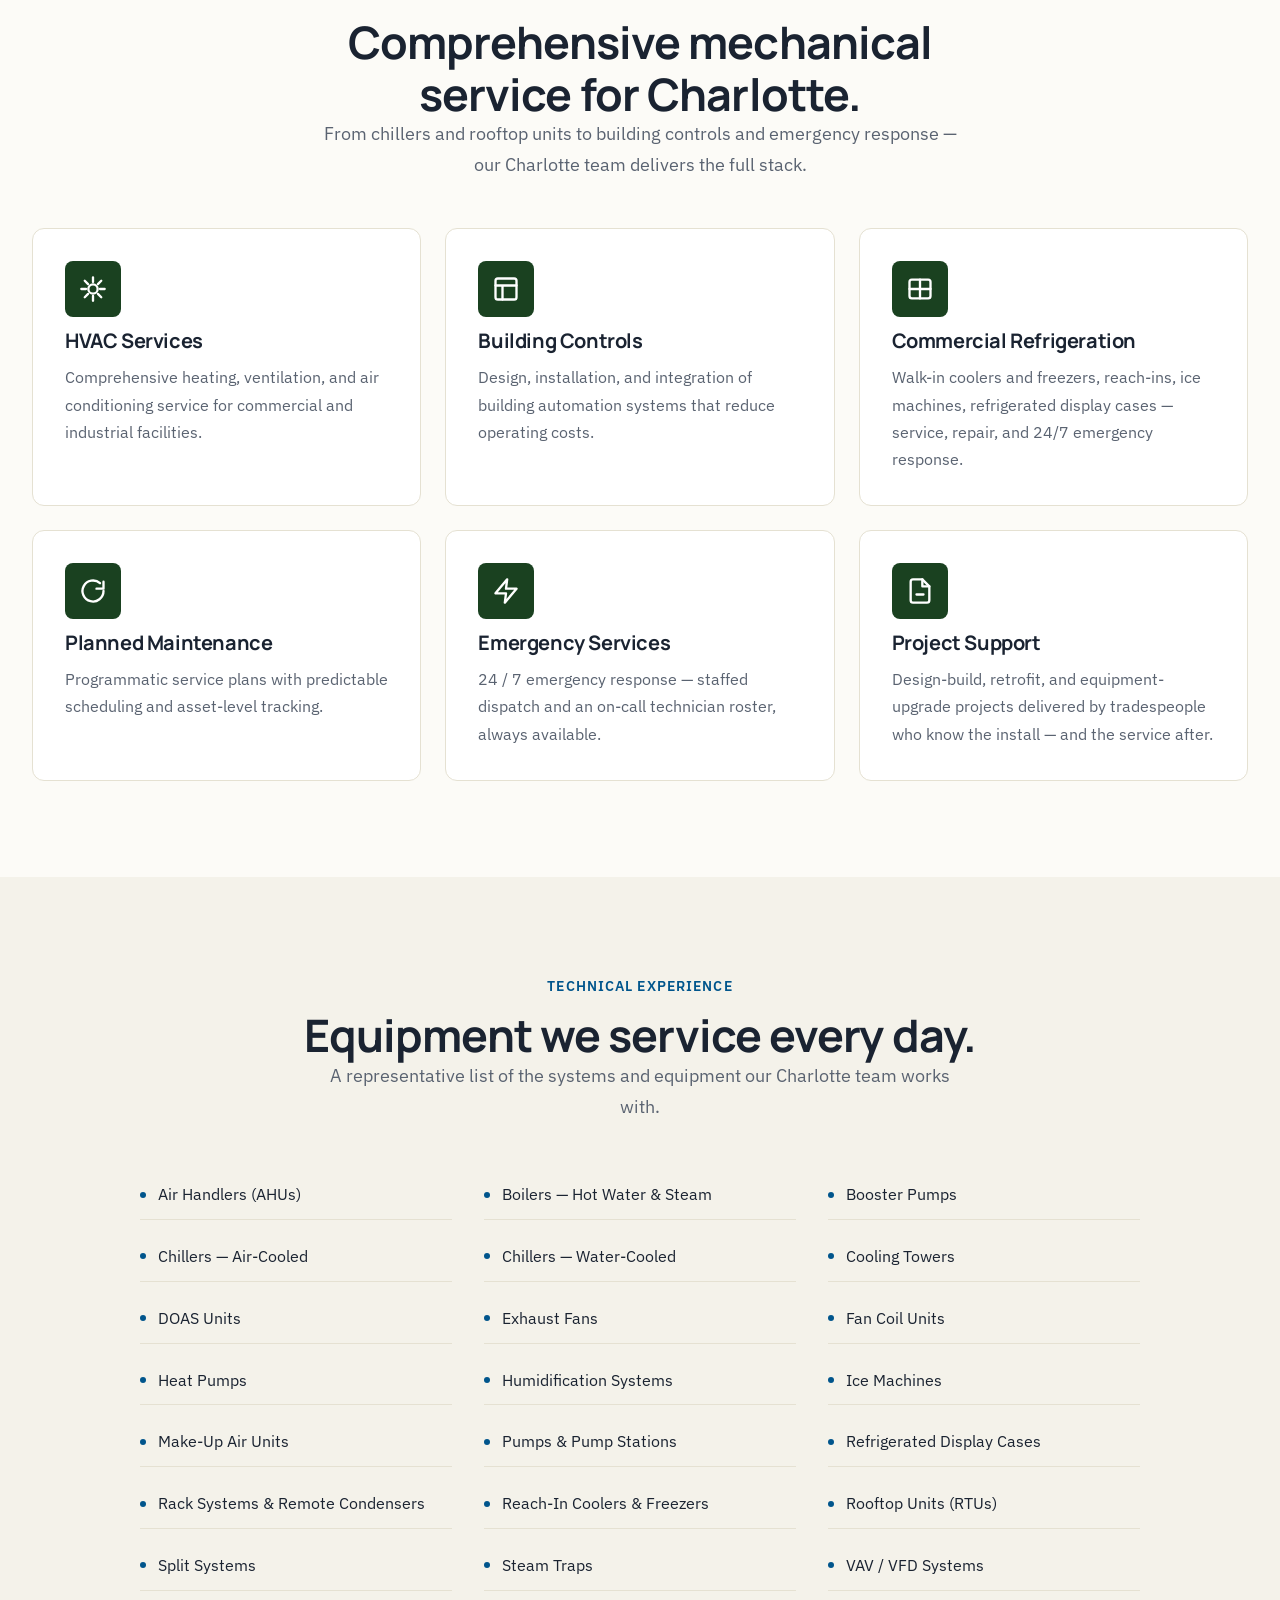
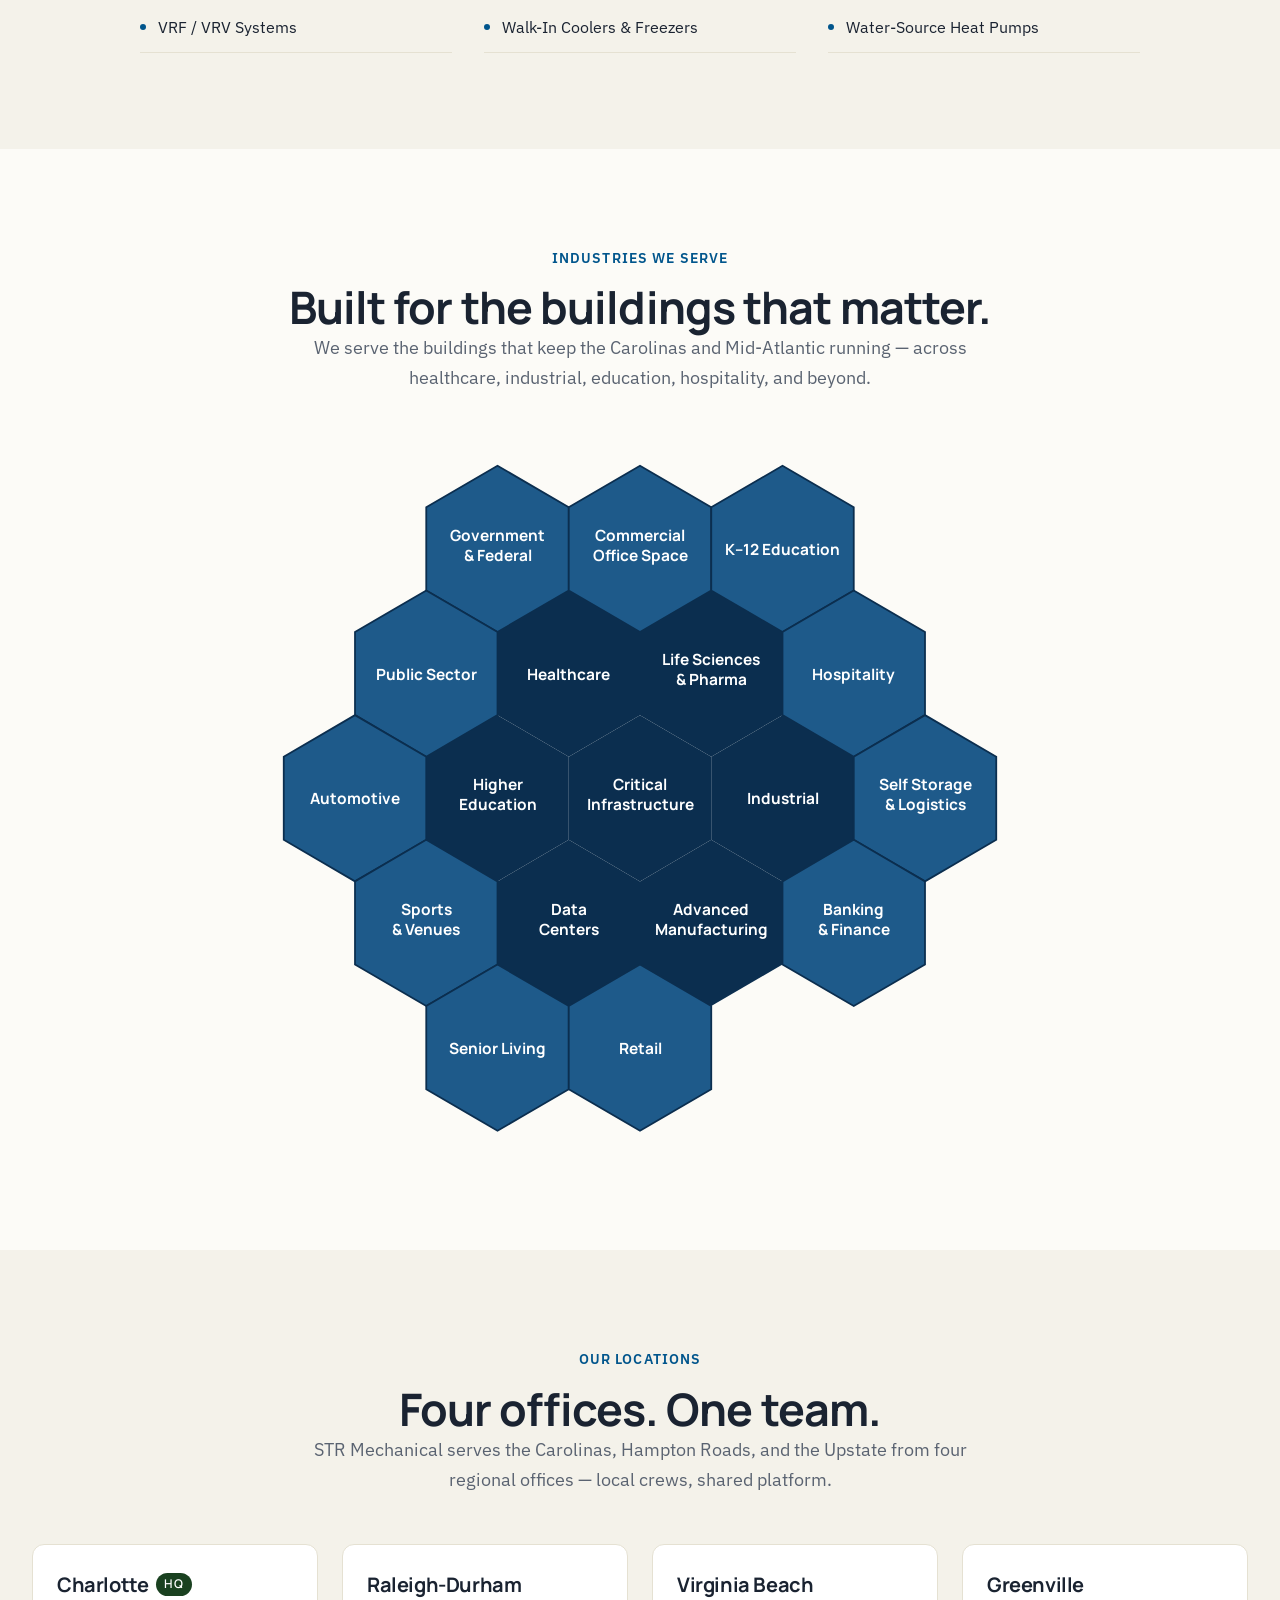
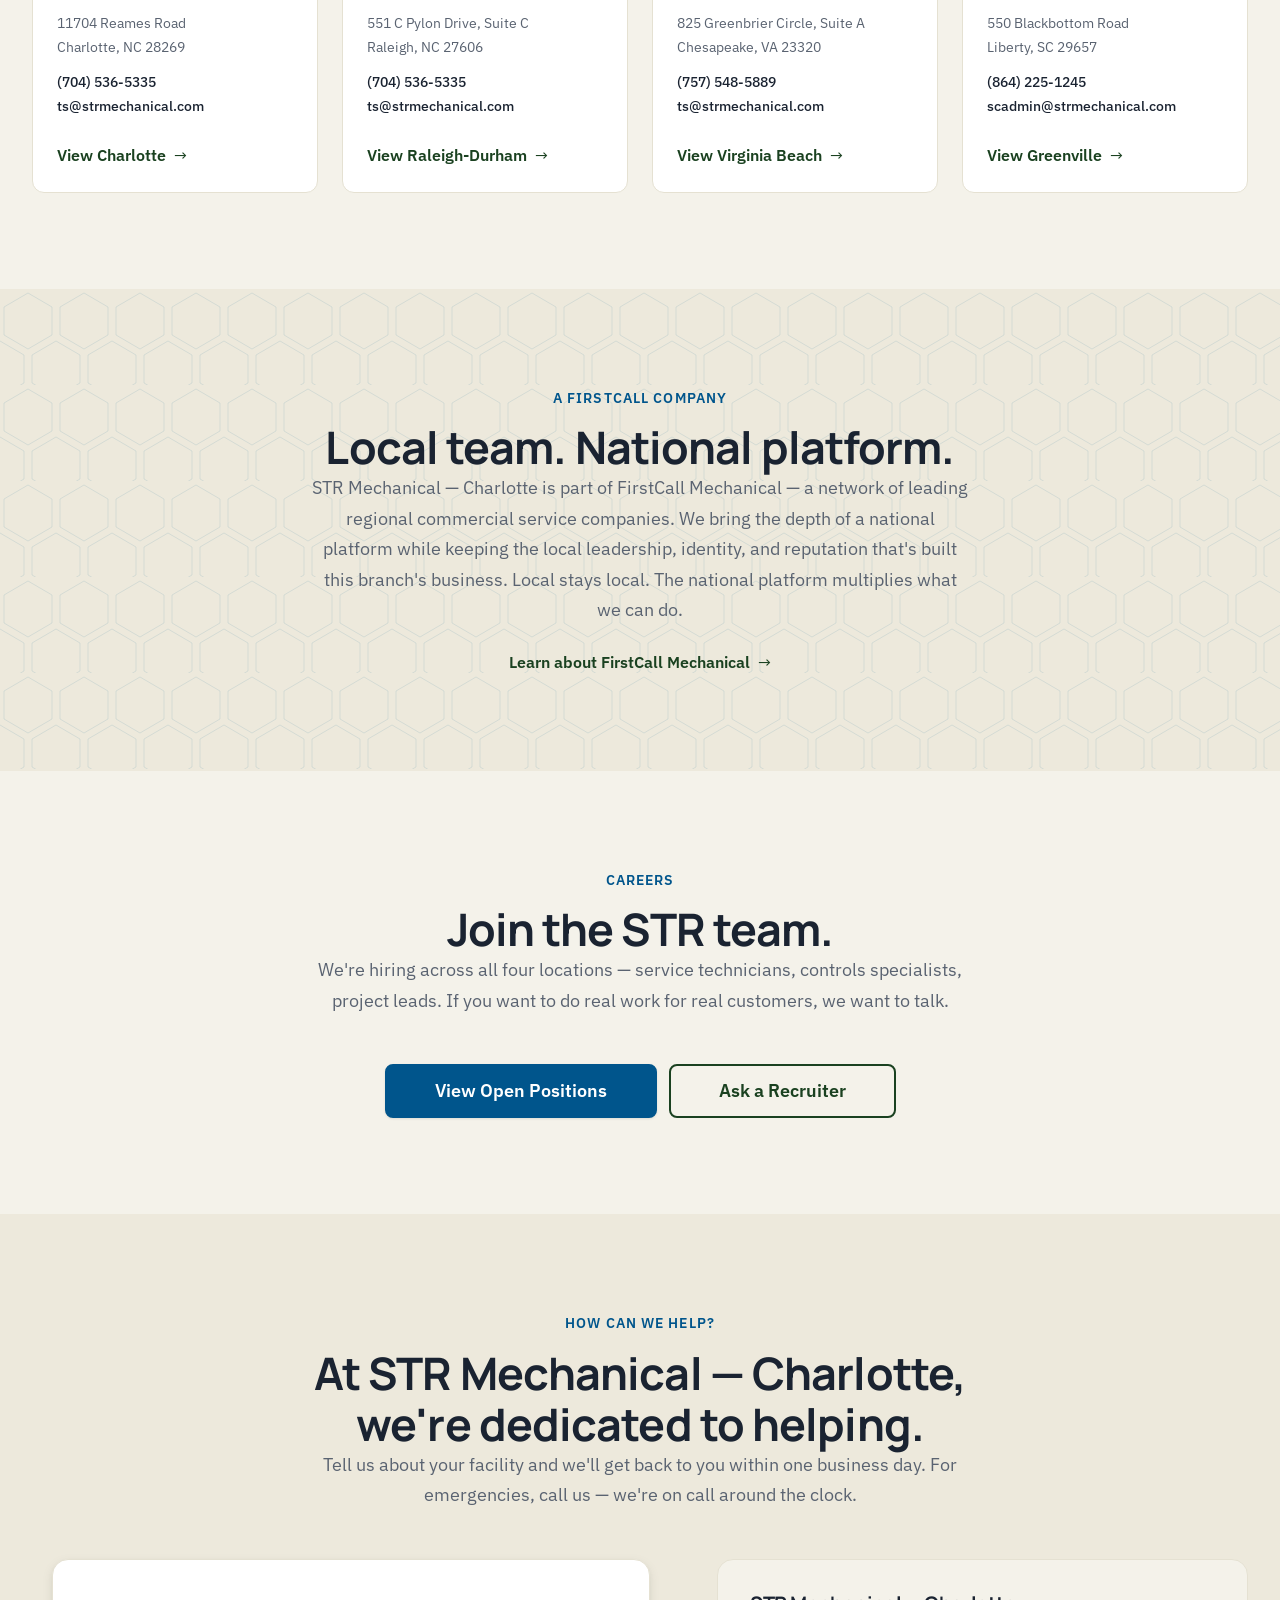
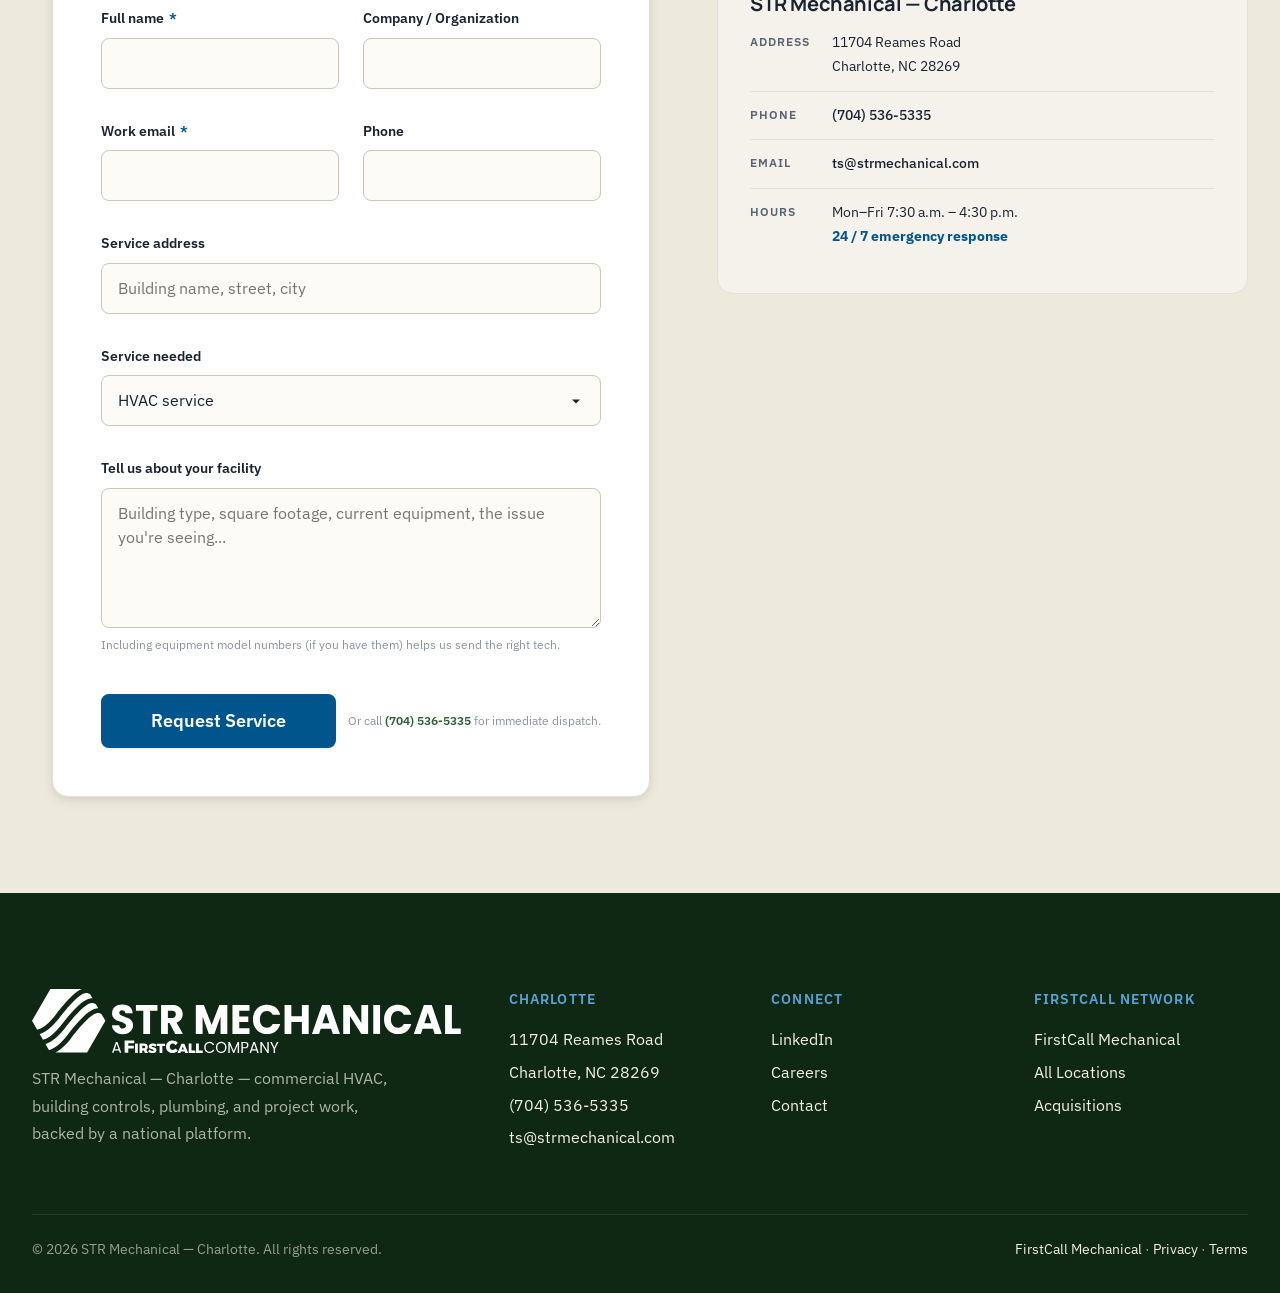
==== commit b507cd03: "Fix VB address spelling (Greenbrier); switch contact email to ts@strmechanical.com sitewide" ====
--- a/charlotte.html
+++ b/charlotte.html
@@ -70,7 +70,7 @@
     "name": "STR Mechanical — Charlotte",
     "image": "",
     "telephone": "+17045365335",
-    "email": "service@strmechanical.com",
+    "email": "ts@strmechanical.com",
     "url": "https://strmechanical.com/charlotte.html",
     "address": {
       "@type": "PostalAddress",
@@ -2336,7 +2336,7 @@
             <p class="location-card__addr">11704 Reames Road<br>Charlotte, NC 28269</p>
             <p class="location-card__contact">
               <a href="tel:+17045365335">(704) 536-5335</a><br>
-              <a href="mailto:service@strmechanical.com">service@strmechanical.com</a>
+              <a href="mailto:ts@strmechanical.com">ts@strmechanical.com</a>
             </p>
             <a href="charlotte.html" class="link-arrow">View Charlotte</a>
           </article>
@@ -2346,17 +2346,17 @@
             <p class="location-card__addr">551 C Pylon Drive, Suite C<br>Raleigh, NC 27606</p>
             <p class="location-card__contact">
               <a href="tel:+17045365335">(704) 536-5335</a><br>
-              <a href="mailto:service@strmechanical.com">service@strmechanical.com</a>
+              <a href="mailto:ts@strmechanical.com">ts@strmechanical.com</a>
             </p>
             <a href="raleigh-durham.html" class="link-arrow">View Raleigh-Durham</a>
           </article>
 
           <article class="location-card">
             <div class="location-card__city">Virginia Beach</div>
-            <p class="location-card__addr">825 Green Briar Circle, Suite A<br>Chesapeake, VA 23320</p>
+            <p class="location-card__addr">825 Greenbrier Circle, Suite A<br>Chesapeake, VA 23320</p>
             <p class="location-card__contact">
               <a href="tel:+17575485889">(757) 548-5889</a><br>
-              <a href="mailto:service@strmechanical.com">service@strmechanical.com</a>
+              <a href="mailto:ts@strmechanical.com">ts@strmechanical.com</a>
             </p>
             <a href="virginia-beach.html" class="link-arrow">View Virginia Beach</a>
           </article>
@@ -2480,7 +2480,7 @@
             </div>
             <div class="contact-card__row">
               <div class="contact-card__label">Email</div>
-              <div class="contact-card__value"><a href="mailto:service@strmechanical.com">service@strmechanical.com</a></div>
+              <div class="contact-card__value"><a href="mailto:ts@strmechanical.com">ts@strmechanical.com</a></div>
             </div>
             <div class="contact-card__row">
               <div class="contact-card__label">Hours</div>
@@ -2562,7 +2562,7 @@
             <li><span>11704 Reames Road</span></li>
             <li><span>Charlotte, NC 28269</span></li>
             <li><a href="tel:+17045365335">(704) 536-5335</a></li>
-            <li><a href="mailto:service@strmechanical.com">service@strmechanical.com</a></li>
+            <li><a href="mailto:ts@strmechanical.com">ts@strmechanical.com</a></li>
           </ul>
           
         </div>
